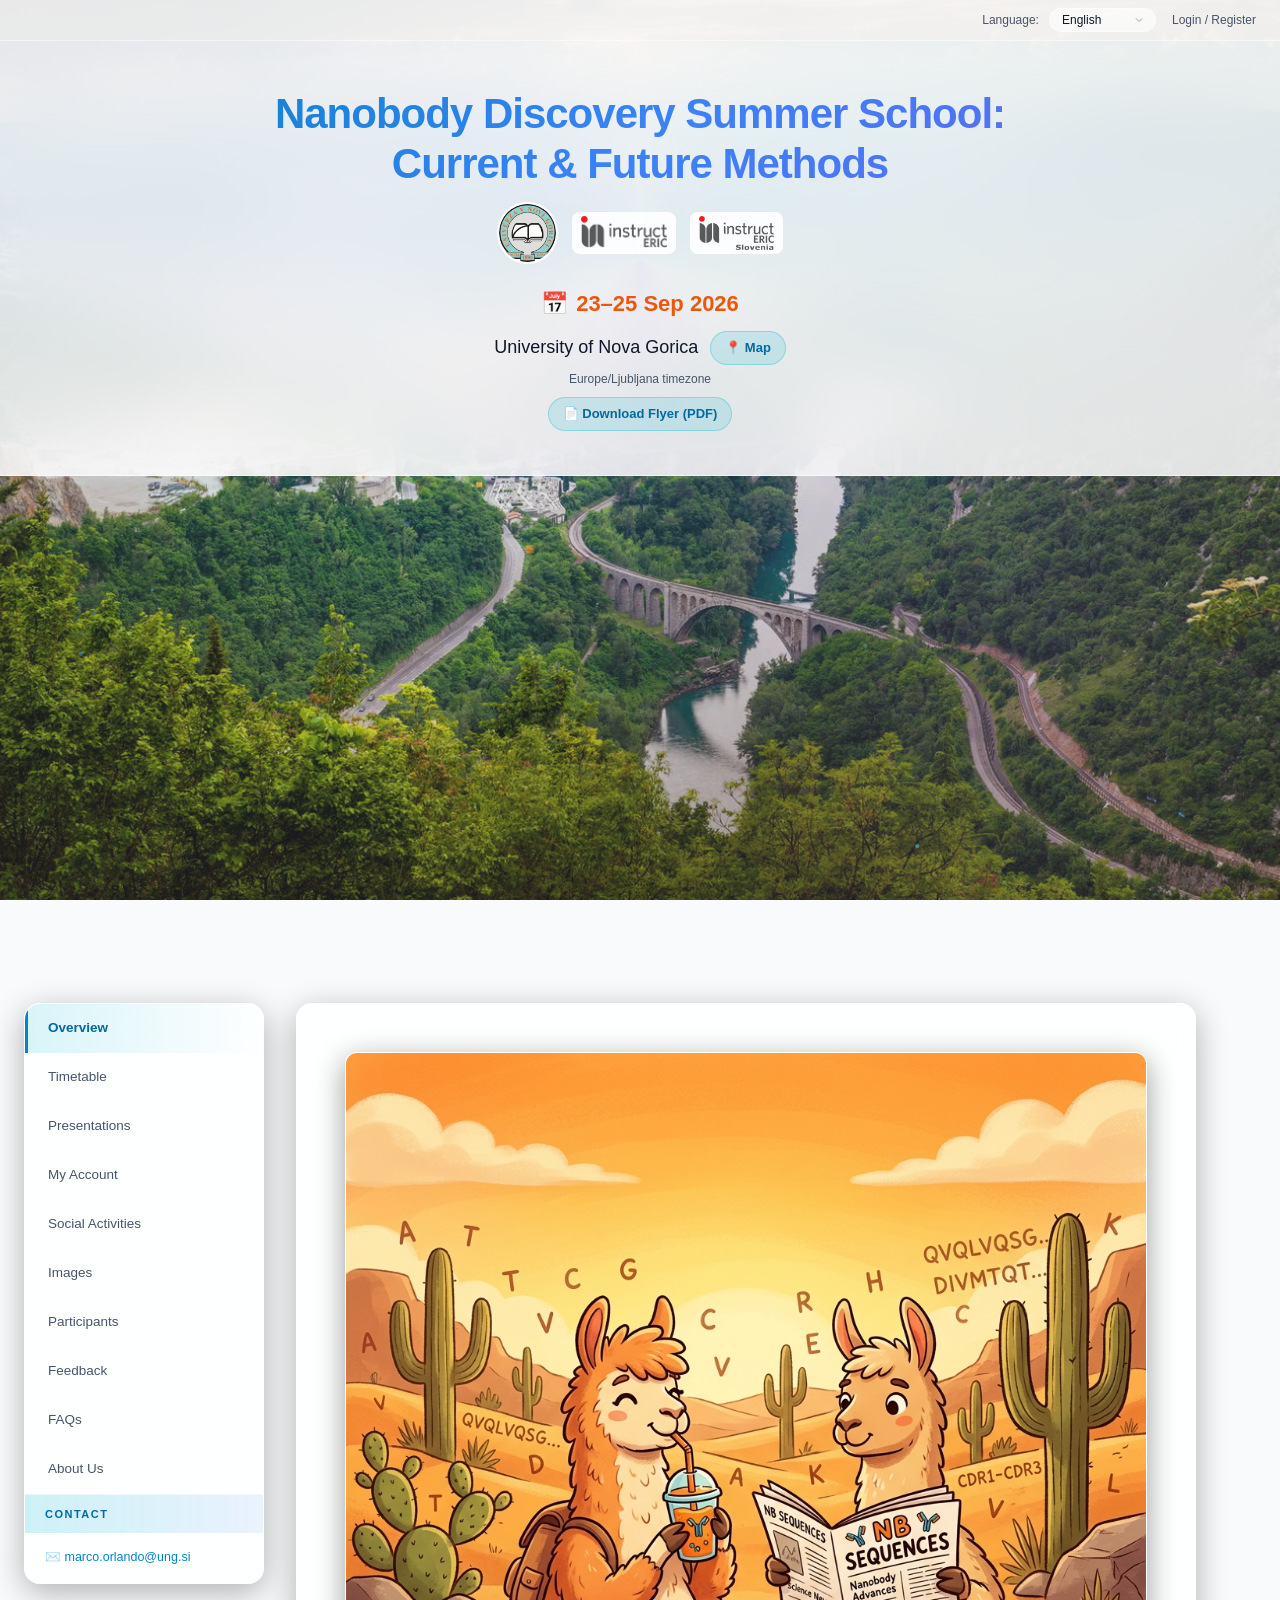
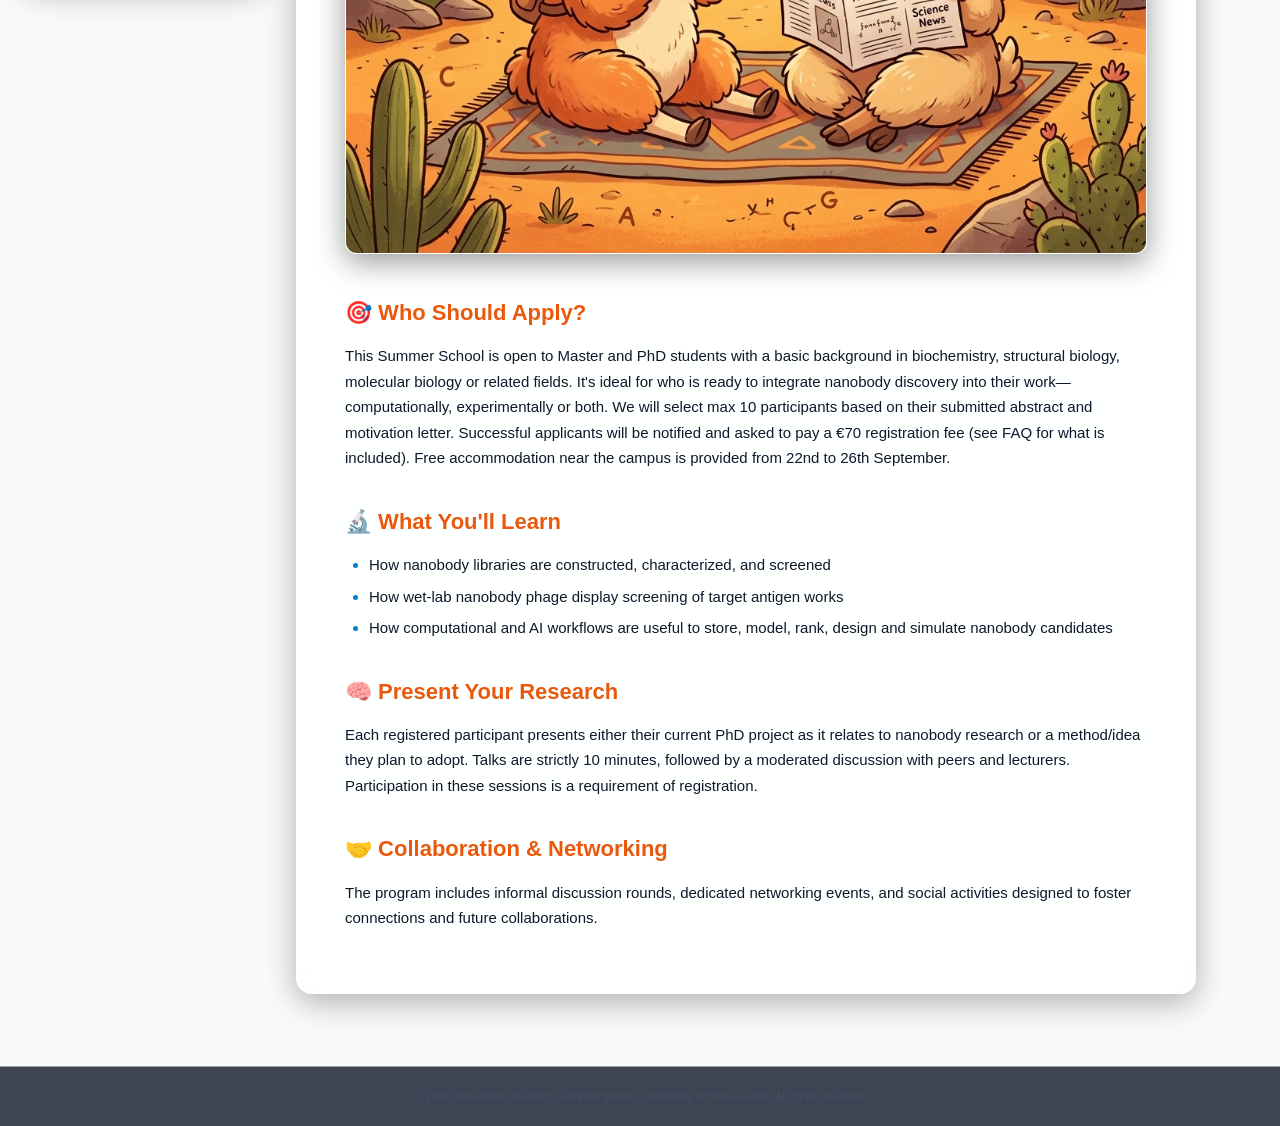
==== index.html @ 4ea8579a "Built-in anonymous feedback form with organizer-only results Replaces the external Google Forms link" ====
<!DOCTYPE html>
<html lang="en">

<head>
  <meta charset="UTF-8">
  <meta name="viewport" content="width=device-width, initial-scale=1.0">
  <!-- Only this site, Firebase and Google Fonts/Analytics may load code or receive data; no inline scripts -->
  <meta http-equiv="Content-Security-Policy" content="default-src 'self'; script-src 'self' https://www.gstatic.com https://www.googletagmanager.com https://apis.google.com; connect-src 'self' https://*.googleapis.com https://*.google-analytics.com https://*.analytics.google.com https://www.googletagmanager.com; img-src 'self' data: blob: https://*.google-analytics.com https://www.googletagmanager.com https://www.google.com; style-src 'self' 'unsafe-inline' https://fonts.googleapis.com; font-src 'self' https://fonts.gstatic.com; frame-src https://ai-based-protein-design.firebaseapp.com; object-src 'none'; base-uri 'self'; form-action 'self'">
  <meta name="referrer" content="strict-origin-when-cross-origin">
  <title>Nanobody Discovery Summer School: Current & Future Methods</title>
  <meta name="description"
    content="Summer School on AI-based methods for de novo protein and nanobody binder design. 23-25 Sep 2026, University of Nova Gorica. Hands-on training, keynote lectures, and peer-to-peer sessions.">
  <link rel="stylesheet" href="style.css?v=29">
  <link
    href="https://fonts.googleapis.com/css2?family=Outfit:wght@400;500;600;700;800&family=Plus+Jakarta+Sans:wght@400;500;600;700&display=swap"
    rel="stylesheet">
</head>

<body>

  <!-- Particles Background -->
  <canvas id="particles-canvas"></canvas>

  <!-- Top Bar with Language Toggle -->
  <div id="top-bar">
    <div class="lang-switcher">
      <span style="color: var(--text-muted); margin-right: 4px;" data-i18n="lang_txt">🌐</span>
      <select id="lang-select">
        <option value="en">English</option>
        <option value="it">Italiano</option>
        <option value="sl">Slovenščina</option>
        <option value="fr">Français</option>
        <option value="es">Español</option>
        <option value="de">Deutsch</option>
      </select>
    </div>
    <div id="user-auth-status">
      <a href="#" id="open-login-btn" class="js-open-login">Login / Register</a>
      <a href="#" id="user-email-display" data-target="account" style="display:none; margin-right:10px; font-weight:600;" title="Go to My Account"></a>
      <a href="#" id="logout-btn" style="display:none;">Logout</a>
    </div>
  </div>

  <!-- Header -->
  <header id="site-header">
    <h1 data-i18n="site_title_html">Nanobody Discovery Summer School:<br>Current & Future Methods</h1>
    <div class="header-sponsors-row">
      <a href="https://ung.si/en/" target="_blank" rel="noopener" title="University of Nova Gorica">
        <img src="logo-ung.png" alt="University of Nova Gorica Logo" class="header-univ-logo">
      </a>
      <a href="https://instruct-eric.org/" target="_blank" rel="noopener" title="Instruct-ERIC">
        <img src="logo-instruct-eric.png" alt="Instruct-ERIC Logo" class="header-univ-logo horizontal">
      </a>
      <a href="https://instruct-eric.si/" target="_blank" rel="noopener" title="Instruct-ERIC Slovenia">
        <img src="instructsi-logo.png" alt="Instruct-ERIC Slovenia Logo" class="header-univ-logo horizontal">
      </a>
    </div>
    <div class="event-meta" data-i18n="event_date">23–25 Sep 2026</div>
    <div class="header-location-container">
      <span class="event-location" data-i18n="event_loc">University of Nova Gorica</span>
      <a href="https://maps.app.goo.gl/PM1hABKpAfYEtW3E6" target="_blank" rel="noopener noreferrer" class="header-map-btn"
        title="View on Google Maps">📍 Map</a>
    </div>
    <div class="event-tz" data-i18n="event_tz">Europe/Ljubljana timezone</div>
    <div class="header-location-container" style="margin-top: 8px;">
      <a href="flyer.pdf?v=20260928" target="_blank" rel="noopener" class="header-map-btn" title="Download the event flyer (PDF)">📄 Download Flyer (PDF)</a>
    </div>
    <div id="feedback-header" class="header-location-container" style="margin-top: 8px; display: none;">
      <a id="feedback-link" href="#" class="header-map-btn" title="Anonymous feedback form">📝 Give anonymous feedback</a>
    </div>

  </header>

  <!-- Main Body Layout -->
  <div id="page-body">

    <!-- Sidebar -->
    <aside id="sidebar">
      <nav>
        <ul>
          <li><a href="#" class="nav-link active" data-target="overview" data-i18n="nav_overview">Overview</a></li>
          <li><a href="#" class="nav-link" data-target="timetable" data-i18n="nav_timetable">Timetable</a></li>
          <li><a href="#" class="nav-link" data-target="programme" data-i18n="nav_programme">Presentations</a></li>
          <li><a href="#" class="nav-link" data-target="account" data-i18n="nav_account">My Account</a></li>
          <li id="nav-subscribers-item" style="display:none;"><a href="#" class="nav-link" id="nav-subscribers-link" data-target="subscribers" data-i18n="nav_subscribers">🛡️ Subscribers (Organizer)</a></li>
          <li><a href="#" class="nav-link" data-target="social" data-i18n="nav_evening">Social Activities</a></li>
          <li><a href="#" class="nav-link" data-target="images" data-i18n="nav_images">Images</a></li>
          <li><a href="#" class="nav-link" data-target="participants" data-i18n="nav_participants">Participants</a></li>
          <li><a href="#" class="nav-link" data-target="feedback" data-i18n="nav_feedback">Feedback</a></li>
          <li><a href="#" class="nav-link" data-target="faqs" data-i18n="nav_faqs">FAQs</a></li>
          <li><a href="#" class="nav-link" data-target="about" data-i18n="nav_about">About Us</a></li>
        </ul>
      </nav>

      <div class="sidebar-section-header" data-i18n="nav_support">Contact</div>
      <div class="sidebar-contact">
        <a href="mailto:marco.orlando@ung.si">✉️ marco.orlando@ung.si</a>
      </div>


    </aside>

    <!-- Main Content Area -->
    <main id="main-content">

      <!-- Overview Section -->
      <section id="overview" class="page-section active">
        <div style="text-align: center; margin-bottom: 20px;">
          <img src="hero.png" alt="Llamas reading Nanobodies sequence graphic"
            style="max-width: 100%; border-radius: 12px; box-shadow: 0 8px 30px rgba(0,0,0,0.4); border: 1px solid var(--border-glass);">
        </div>

        <h3 data-i18n="ov_who_h">🎯 Who Should Apply?</h3>
        <p data-i18n="ov_who_p">This Summer School is open to Master and PhD students with a basic background in biochemistry, structural biology, molecular biology or related fields. It's ideal for who is ready to integrate nanobody discovery into their work—computationally, experimentally or both. We will select max 10 participants based on their submitted abstract and motivation letter. Successful applicants will be notified and asked to pay a €70 registration fee (see FAQ for what is included).</p>

        <h3 data-i18n="ov_learn_h">🔬 What You'll Learn</h3>
        <ul>
          <li data-i18n="ov_learn_1">How nanobody libraries are constructed, characterized, and screened</li>
          <li data-i18n="ov_learn_2">How wet-lab nanobody phage display screening of target antigen works</li>
          <li data-i18n="ov_learn_3">How computational and AI workflows are useful to store, model, rank, design and simulate nanobody candidates</li>
        </ul>

        <h3 data-i18n="ov_phd_h">🧠 Present Your Research</h3>
        <p data-i18n="ov_phd_p">Each registered participant presents either their current PhD project as it relates to
          nanobody research or a method/idea they plan to adopt. Talks are strictly 10 minutes, followed by a moderated
          discussion with peers and lecturers. Participation in these sessions is a requirement of registration.</p>

        <h3 data-i18n="ov_collab_h">🤝 Collaboration & Networking</h3>
        <p data-i18n="ov_collab_p">The program includes informal discussion rounds, dedicated networking events, and
          social activities designed to foster connections and future collaborations.</p>


      </section>

      <!-- Timetable Section -->
      <section id="timetable" class="page-section">


        <div class="timetable-days">
          <button class="day-tab active" data-day="day1">Wed 23/09</button>
          <button class="day-tab" data-day="day2">Thu 24/09</button>
          <button class="day-tab" data-day="day3">Fri 25/09</button>
        </div>

        <div id="day1" class="timetable-day active">
          <h3>Wed 23/09</h3>

          <div class="timetable-location">
            <span class="loc-icon">📍</span>
            <span class="loc-text">Venue: <a href="https://share.google/G9WWuHbZWrh0saumS" target="_blank" rel="noopener">EPICenter</a></span>
            <a href="https://share.google/G9WWuHbZWrh0saumS" target="_blank" rel="noopener" class="loc-maps-link">🗺️ View on Google Maps</a>
          </div>

          <div class="timetable-entry">
            <div class="timetable-time">09:00</div>
            <div class="timetable-item registration">
              <strong>Registrations & coffee break</strong>
            </div>
          </div>

          <div class="timetable-entry">
            <div class="timetable-time">10:00</div>
            <div class="timetable-item">
              <a href="#talk-ario" class="talk-link"><strong>Welcome & Introduction on Nanobody technology</strong></a>
              <div class="speaker-label">👤 Prof. Ario de Marco</div>
            </div>
          </div>

          <div class="timetable-entry">
            <div class="timetable-time">11:00</div>
            <div class="timetable-item">
              <a href="#talk-klara" class="talk-link"><strong>Nanobody <i>in silico</i> Screening from Pre-Immune Libraries</strong></a>
              <div class="speaker-label">👤 Dr. Klara Kropivsek</div>
            </div>
          </div>

          <div class="timetable-entry">
            <div class="timetable-time">12:00</div>
            <div class="timetable-item break">
              <strong>Lunch Break</strong>
            </div>
          </div>

          <div class="timetable-entry">
            <div class="timetable-time">13:30</div>
            <div class="timetable-item">
              <a href="#talk-marco" class="talk-link"><strong>Nanobody de novo design with AI</strong></a>
              <div class="speaker-label">👤 Dr. Marco Orlando</div>
            </div>
          </div>

          <div class="timetable-entry">
            <div class="timetable-time">15:15</div>
            <div class="timetable-item break">
              <strong>Coffee Break (only beverages)</strong>
            </div>
          </div>

          <div class="timetable-entry">
            <div class="timetable-time">15:30</div>
            <div class="timetable-item">
              <a href="#talk-claudia" class="talk-link"><strong>Nanobody Panning Against a Target Antigen</strong></a>
              <div class="speaker-label">👤 Dr. Claudia d'Ercole</div>
            </div>
          </div>

          <div class="timetable-entry">
            <div class="timetable-time">16:00</div>
            <div class="timetable-item social">
              <strong>Apero 🥂</strong>
              <div class="item-location">Networking & Social</div>
            </div>
          </div>
        </div>

        <div id="day2" class="timetable-day">
          <h3>Thu 24/09</h3>

          <div class="timetable-location">
            <span class="loc-icon">📍</span>
            <span class="loc-text">Venue: <a href="https://www.google.com/maps/place/Univerza+v+Novi+Gorici/@45.9422324,13.6393235,181m/data=!3m1!1e3!4m6!3m5!1s0x477b012076d3c577:0x967b2b164d07fc51!8m2!3d45.942261!4d13.6395425!16s%2Fm%2F02q4c2b?entry=ttu&g_ep=EgoyMDI2MDkwNi4wIKXMDSoASAFQAw%3D%3D" target="_blank" rel="noopener">University of Nova Gorica</a> - Rozna Dolina Campus</span>
            <a href="https://www.google.com/maps/place/Univerza+v+Novi+Gorici/@45.9422324,13.6393235,181m/data=!3m1!1e3!4m6!3m5!1s0x477b012076d3c577:0x967b2b164d07fc51!8m2!3d45.942261!4d13.6395425!16s%2Fm%2F02q4c2b?entry=ttu&g_ep=EgoyMDI2MDkwNi4wIKXMDSoASAFQAw%3D%3D" target="_blank" rel="noopener" class="loc-maps-link">🗺️ View on Google Maps</a>
          </div>

          <div class="info-box">
            <span class="info-icon">🧪</span> During the lab sessions, participants are split into three groups:
            <ul style="margin-top:8px; margin-bottom:0; padding-left:22px;">
              <li><strong>Mirna Nakić's group:</strong> Bor Krajnik, Nikol Mraz, Chaeyeon Park</li>
              <li><strong>Lucia Cikatricisová's group:</strong> Mariagrazia Scarano, Taehee Yu, Vicky Chouhan</li>
              <li><strong>Claudia d'Ercole's group:</strong> Gašper Vrečer, Perveen Akhtar, Boubekeur Saifi</li>
            </ul>
          </div>

          <div class="timetable-entry">
            <div class="timetable-time">09:00</div>
            <div class="timetable-item lab">
              <strong>Practical in vitro nanobody panning</strong>
              <div class="item-location">🔬 Lab</div>
            </div>
          </div>

          <div class="timetable-entry">
            <div class="timetable-time">10:30</div>
            <div class="timetable-item break">
              <strong>Coffee Break</strong>
            </div>
          </div>

          <div class="timetable-entry">
            <div class="timetable-time">11:30</div>
            <div class="timetable-item">
              <a href="#talk-bor" class="talk-link"><strong>De novo designed nanobodies for intracellular protein perturbation</strong></a>
              <div class="speaker-label">👤 <a href="#talk-bor" class="talk-link">Bor Krajnik</a></div>
              <div class="item-location">Participant Talks — Session I</div>
            </div>
          </div>

          <div class="timetable-entry">
            <div class="timetable-time">11:50</div>
            <div class="timetable-item">
              <a href="#talk-boubekeur" class="talk-link"><strong>Generation and Characterization of Disease-Targeting Nanobodies</strong></a>
              <div class="speaker-label">👤 <a href="#talk-boubekeur" class="talk-link">Boubekeur Saifi</a></div>
              <div class="item-location">Participant Talks — Session I</div>
            </div>
          </div>

          <div class="timetable-entry">
            <div class="timetable-time">12:10</div>
            <div class="timetable-item">
              <a href="#talk-chaeyeon" class="talk-link"><strong>Engineered DARPin-Based Imaging Probe Platform for the Detection of Pathological Tau and Tau Variants</strong></a>
              <div class="speaker-label">👤 <a href="#talk-chaeyeon" class="talk-link">Chaeyeon Park</a></div>
              <div class="item-location">Participant Talks — Session I</div>
            </div>
          </div>

          <div class="timetable-entry">
            <div class="timetable-time">12:30</div>
            <div class="timetable-item break">
              <strong>Lunch Break</strong>
            </div>
          </div>

          <div class="timetable-entry">
            <div class="timetable-time">13:30</div>
            <div class="timetable-item lab">
              <strong>Practical in vitro nanobody panning</strong>
              <div class="item-location">🔬 Lab</div>
            </div>
          </div>

          <div class="timetable-entry">
            <div class="timetable-time">15:00</div>
            <div class="timetable-item break">
              <strong>Coffee Break</strong>
            </div>
          </div>

          <div class="timetable-entry">
            <div class="timetable-time">15:30</div>
            <div class="timetable-item">
              <a href="#talk-gasper" class="talk-link"><strong>Characterization of Protein–Secondary Metabolite Interactions and Identification of Molecular Binding Determinants</strong></a>
              <div class="speaker-label">👤 <a href="#talk-gasper" class="talk-link">Gašper Vrečer</a></div>
              <div class="item-location">Participant Talks — Session II</div>
            </div>
          </div>

          <div class="timetable-entry">
            <div class="timetable-time">15:50</div>
            <div class="timetable-item">
              <a href="#talk-mariagrazia" class="talk-link"><strong>Functional and Structural Characterisation of Anti-Fyn SH3 VHH and CDR3 Optimization for Improved Intracellular Binding</strong></a>
              <div class="speaker-label">👤 <a href="#talk-mariagrazia" class="talk-link">Mariagrazia Scarano</a></div>
              <div class="item-location">Participant Talks — Session II</div>
            </div>
          </div>

          <div class="timetable-entry">
            <div class="timetable-time">16:10</div>
            <div class="timetable-item">
              <a href="#talk-perveen" class="talk-link"><strong>Development of a Recombinant Nanobody Pipeline Integrating Computational Design and Phage Display for Sensitive Detection of Microcystin</strong></a>
              <div class="speaker-label">👤 <a href="#talk-perveen" class="talk-link">Perveen Akhtar</a></div>
              <div class="item-location">Participant Talks — Session II</div>
            </div>
          </div>

          <div class="timetable-entry">
            <div class="timetable-time">16:30</div>
            <div class="timetable-item">
              <a href="#talk-taehee" class="talk-link"><strong>Discovery of TfR1-Binding Fab Fragments</strong></a>
              <div class="speaker-label">👤 <a href="#talk-taehee" class="talk-link">Taehee Yu</a></div>
              <div class="item-location">Participant Talks — Session II</div>
            </div>
          </div>

          <div class="timetable-entry">
            <div class="timetable-time">16:50</div>
            <div class="timetable-item">
              <a href="#talk-vicky" class="talk-link"><strong>Plant Epigenetics in Conifers: Identification of Epigenetic Biomarkers Under Stress Conditions</strong></a>
              <div class="speaker-label">👤 <a href="#talk-vicky" class="talk-link">Vicky Chouhan</a></div>
              <div class="item-location">Participant Talks — Session II</div>
            </div>
          </div>

          <div class="timetable-entry">
            <div class="timetable-time">17:10</div>
            <div class="timetable-item social">
              <strong>Free time</strong>
              <div class="item-location">Explore around</div>
            </div>
          </div>

          <div class="timetable-entry">
            <div class="timetable-time">17:30</div>
            <div class="timetable-item social">
              <strong>Conference Dinner 🍽️</strong>
              <div class="item-location">Social Gathering — Going to Šmartno</div>
              <div class="item-location">Dinner at <a href="https://share.google/sg0sospw4MJzElFUA" target="_blank" rel="noopener">Hiša Marica</a></div>
              <div class="item-location">🚐 We'll go together by minibus, departing from Rozna Dolina campus</div>
            </div>
          </div>
        </div>
        <div id="day3" class="timetable-day">
          <h3>Fri 25/09</h3>

          <div class="timetable-location">
            <span class="loc-icon">📍</span>
            <span class="loc-text">Venue: <a href="https://www.google.com/maps/place/Univerza+v+Novi+Gorici/@45.9422324,13.6393235,181m/data=!3m1!1e3!4m6!3m5!1s0x477b012076d3c577:0x967b2b164d07fc51!8m2!3d45.942261!4d13.6395425!16s%2Fm%2F02q4c2b?entry=ttu&g_ep=EgoyMDI2MDkwNi4wIKXMDSoASAFQAw%3D%3D" target="_blank" rel="noopener">University of Nova Gorica</a> - Rozna Dolina Campus</span>
            <a href="https://www.google.com/maps/place/Univerza+v+Novi+Gorici/@45.9422324,13.6393235,181m/data=!3m1!1e3!4m6!3m5!1s0x477b012076d3c577:0x967b2b164d07fc51!8m2!3d45.942261!4d13.6395425!16s%2Fm%2F02q4c2b?entry=ttu&g_ep=EgoyMDI2MDkwNi4wIKXMDSoASAFQAw%3D%3D" target="_blank" rel="noopener" class="loc-maps-link">🗺️ View on Google Maps</a>
          </div>

          <div class="timetable-entry">
            <div class="timetable-time">09:00</div>
            <div class="timetable-item">
              <a href="#talk-invited1" class="talk-link"><strong>Molecular dynamics based evolution of epitope specific nanobodies</strong></a>
              <div class="speaker-label">👤 Assistant Prof. Sara Fortuna</div>
            </div>
          </div>

          <div class="timetable-entry">
            <div class="timetable-time">10:00</div>
            <div class="timetable-item break">
              <strong>Coffee Break</strong>
            </div>
          </div>

          <div class="timetable-entry">
            <div class="timetable-time">10:30</div>
            <div class="timetable-item">
              <a href="#talk-invited2" class="talk-link"><strong>Data Quality Challenges and Structural Artifacts in Nanobody–Antigen Databases</strong></a>
              <div class="speaker-label">👤 Assistant Prof. San Hadži</div>
            </div>
          </div>

          <div class="timetable-entry">
            <div class="timetable-time">11:30</div>
            <div class="timetable-item">
              <strong>Final regards and discussion</strong>
            </div>
          </div>

          <div class="timetable-entry">
            <div class="timetable-time">12:00</div>
            <div class="timetable-item break">
              <strong>Lunch Break</strong>
            </div>
          </div>

          <div class="timetable-entry">
            <div class="timetable-time">13:00</div>
            <div class="timetable-item registration">
              <strong>End of the Summer School 🏁</strong>
            </div>
          </div>
        </div>
      </section>

      <!-- Scientific Programme Section -->
      <section id="programme" class="page-section">


        <!-- Speaker Cards -->
        <div id="talk-ario" class="contribution-card">
          <div class="contrib-title">Welcome & Introduction on Nanobody technology</div>
          <div class="contrib-speaker">👤 Prof. Ario de Marco (University of Nova Gorica)</div>
          <div class="contrib-time">🕒 Wed 23/09, 10:00</div>
          <div class="contrib-type">Opening Lecture</div>
          <div class="contrib-abstract">This introductory session provides a foundational overview of nanobody (VHH) libraries and their role in binder discovery. Participants will learn the key differences between immune libraries (from antigen-immunized animals), naïve or pre-immune libraries (from non-immunized sources), and synthetic libraries (constructed through targeted sequence design and CDR randomization). The session explores how library diversity is generated—through methods such as PCR amplification of VHH genes or synthetic variation—and how it influences library quality and downstream success. Common library sizes are discussed, as well as how different display platforms (e.g. phage, yeast, ribosome) are used to present libraries to antigens, with an emphasis on phage display.</div>
          <div class="contrib-material-status" style="margin-top:10px; font-size:12px; color:var(--accent-rose);">🔒 Material locked (Registration required)</div>
        </div>

        <div id="talk-klara" class="contribution-card">
          <div class="contrib-title">Nanobody <i>in silico</i> Screening from Pre-Immune Libraries</div>
          <div class="contrib-speaker">👤 Dr. Klara Kropivsek (University of Nova Gorica)</div>
          <div class="contrib-time">🕒 Wed 23/09, 11:00</div>
          <div class="contrib-type">Lecture & Hands-on</div>
          <div class="contrib-abstract">Recent advances in high-throughput sequencing and structure prediction have enabled “virtual panning” of naïve nanobody (VHH) repertoires. This session reviews the core modules of computational nanobody discovery: repertoire profiling via MiXCR and clonotype clustering, homology modeling with NanobodyBuilder2 and ColabFold/Boltz-2, and docking benchmarking of published VHH–antigen complexes using ZDock and Boltz-2, scored by different scoring strategies. We’ll showcase case studies from ongoing work—including clonotype analysis of a naïve llama library and redocking of SAbDab-derived VHH–antigen pairs to assess predictive performance.</div>
          <div class="contrib-material-status" style="margin-top:10px; font-size:12px; color:var(--accent-rose);">🔒 Material locked (Registration required)</div>
        </div>

        <div id="talk-marco" class="contribution-card">
          <div class="contrib-title">Nanobody de novo design with AI</div>
          <div class="contrib-speaker">👤 Dr. Marco Orlando (University of Nova Gorica)</div>
          <div class="contrib-time">🕒 Wed 23/09, 13:30</div>
          <div class="contrib-type">Lecture & Hands-on</div>
          <div class="contrib-abstract">Nanobodies (Nbs) from pre-immune libraries could exhibit deficiencies in biophysical properties, such as stability and affinity, necessitating an optimization step. This can be achieved either in vitro through controlled mutagenesis followed by another round of panning or in silico by proposing variants. This approach, which involves screening multiple single-site variants, may demand extensive experimental efforts. Additionally, negative epistatic effects can occur when combining multiple potentially beneficial single-site variants, where increased affinity variants may negatively impact stability. Emerging data-driven Machine Learning (ML) approaches are promising in the field of de novo Nb design or redesign, as they can learn multidimensional constraints between protein structure, stability and binding capacity, while explicitly designing protein and non-protein biomolecules at atomic-level resolution. Anyway, a small amount of data is available for training Nbs-specific methods and available models have been tested and validated mainly in the design of mini-binders of known protein biomarkers. In this session an introduction to these methods and their expected accuracy on published data will be provided, with the possibility to try a nanobody design tasks through an API-based web service.</div>
          <div class="contrib-material-status" style="margin-top:10px; font-size:12px; color:var(--accent-rose);">🔒 Material locked (Registration required)</div>
        </div>

        <div id="talk-claudia" class="contribution-card">
          <div class="contrib-title">Nanobody Panning Against a Target Antigen</div>
          <div class="contrib-speaker">👤 Dr. Claudia d'Ercole (University of Nova Gorica)</div>
          <div class="contrib-time">🕒 Wed 23/09, 15:30</div>
          <div class="contrib-type">Practical Briefing</div>
          <div class="contrib-abstract">In the practical part of the workshop, participants will gain hands-on experience with phage display-based nanobody panning. Working in small groups, they will perform a selection round using a nanobody (VHH) library and a chosen model antigen immobilized on a solid surface. The goal is to enrich for nanobody clones that specifically bind the target. The workflow includes incubation of the library with the antigen, washing to remove non-binders, elution of bound phages, and infection of E. coli for amplification. If time allows, participants will also explore panning on live cells to simulate more complex and physiologically relevant selection environments. Takeaway: Participants will understand and carry out the core steps of a nanobody selection campaign, gaining insight into the practical considerations and challenges of identifying specific binders from a large pre-immune or synthetic library.</div>
          <div class="contrib-material-status" style="margin-top:10px; font-size:12px; color:var(--accent-rose);">🔒 Material locked (Registration required)</div>
        </div>

        <div id="talk-invited1" class="contribution-card">
          <div class="contrib-title">Molecular dynamics based evolution of epitope specific nanobodies</div>
          <div class="contrib-speaker">👤 <a href="https://sites.units.it/sarafortuna/index.php/people/sara-fortuna/" target="_blank" rel="noopener">Assistant Prof. Sara Fortuna</a> (Dipartimento di Scienze Matematiche, Informatiche e Fisiche, Università di Udine)</div>
          <div class="contrib-time">🕒 Fri 25/09, 09:00</div>
          <div class="contrib-type">Special Lecture</div>
          <div class="contrib-abstract">Molecular modelling allows addressing an important bottleneck of antibodies engineering: the control over their target binding site. To reach this goal we have developed an improved parallelised evolutionary algorithm for the computational optimization of generic aminoacid based binders. The code, through a combination of molecular dynamics simulation and free energy estimations, allows to iteratively improve epoch by epoch the predicted binding affinity of a pool of binders. Our result shows the obtained nanobodies capable of captutring the target through the pre-chosen binding site. This holds true even when no prior experimental data is available.</div>
          <div class="contrib-material-status" style="margin-top:10px; font-size:12px; color:var(--accent-rose);">🔒 Material locked (Registration required)</div>
        </div>

        <div id="talk-invited2" class="contribution-card">
          <div class="contrib-title">Data Quality Challenges and Structural Artifacts in Nanobody–Antigen Databases</div>
          <div class="contrib-speaker">👤 <a href="https://www.bf.uni-lj.si/en/about-the-faculty/employees/2024112813152938/hadzi-san" target="_blank" rel="noopener">Assistant Prof. San Hadži</a>, Uroš Zavrtanik, Tadej Medved (Faculty of Chemistry and Chemical Technology, University of Ljubljana)</div>
          <div class="contrib-time">🕒 Fri 25/09, 10:00</div>
          <div class="contrib-type">Special Lecture</div>
          <div class="contrib-abstract">Machine learning methods for protein structure prediction and design depend critically on the quality of the structural data used for training and benchmarking. ML-driven structure prediction of nanobody–antigen complexes is challenging due to the lack of appropriate MSAs to restrain predictions, and large curated structural datasets devoid of structural artifacts could provide data to improve these models. Currently, all nanobody–antigen structural data comes from crystallography, and I will highlight some common artifacts that are present in current structural databases, including incorrectly defined biological assemblies, redundancy bias, crystal contacts mistaken for functional interfaces, packing-induced distortions, and missing density or post-translational modifications near binding sites. I will discuss a new database (AVIDbase) that attempts to address these issues and highlight how much of the nanobody structural space is known and what remains to be discovered.</div>
          <div class="contrib-material-status" style="margin-top:10px; font-size:12px; color:var(--accent-rose);">🔒 Material locked (Registration required)</div>
        </div>

        <h3 id="participants-abstracts" style="margin-top:32px;">📋 Participants Abstracts</h3>

        <div id="talk-bor" class="programme-item">
          <div class="programme-item-header">Bor Krajnik — De novo designed nanobodies for intracellular protein perturbation<span>▾</span></div>
          <div class="programme-item-body">
            <p style="font-size:12px; color:var(--text-muted); margin-bottom:10px;">Bor Krajnik<sup>1,2</sup>, Uroš Petrovič<sup>1,2</sup> — <sup>1</sup>Jožef Stefan Institute, Department of Molecular and Biomedical Sciences, Ljubljana, Slovenia; <sup>2</sup>University of Ljubljana, Biotechnical Faculty, Ljubljana, Slovenia</p>
            <p>Intracellular binders provide a powerful approach for perturbing protein function. Targeting functional sites, such as active sites and protein–protein interaction interfaces, enables a more nuanced understanding of protein function than gene knockout or knockdown. Nanobodies are attractive scaffolds for such applications as their single-domain architecture and high stability make them well suited for intracellular use. A major limitation in nanobody discovery is the lack of control over the targeted epitope. Advances in deep-learning based structure prediction and protein design have enabled the design of epitope specific nanobodies, addressing this limitation. Using BoltzGen, a generative model for binder design, we have designed nanobodies against a panel of human intracellular protein targets involved in diverse cellular processes, including proteostasis, nuclear transport and translation. The resulting designs will be tested for target binding and functional perturbation as intrabodies in the yeast Saccharomyces cerevisiae. By integrating nanobody design with intracellular assays in yeast we aim to expand the number of intrabodies against human proteins.</p>
          </div>
        </div>

        <div id="talk-boubekeur" class="programme-item">
          <div class="programme-item-header">Boubekeur Saifi — Generation and Characterization of Disease-Targeting Nanobodies<span>▾</span></div>
          <div class="programme-item-body">
            <p><strong>Background and Objectives.</strong> This project focuses on the generation and development of single-domain antibody fragments (nanobodies / VHH) as novel tools for the diagnosis and therapy of major human diseases, including cancer and Alzheimer's disease. Due to their small size, high stability, and excellent tissue penetration, these nanobodies offer significant advantages over conventional antibodies for targeted biomedical applications.</p>
            <p><strong>Current Progress &amp; Methodology.</strong> The current phase of the project is dedicated to targeting Galectin-3 (Gal3), a key biomarker associated with disease progression. The project has successfully advanced through the following stages: an immune/synthetic nanobody library was generated (Library Generation &amp; Selection); using the phage display technique, the library was screened against Gal3, leading to the successful selection and isolation of 4 distinct nanobody clusters (Phage Display Screening).</p>
            <p><strong>Current and Future Work.</strong> We are currently in the biophysical characterization phase of these selected nanobodies to evaluate their binding affinity, stability, and specificity toward Gal3. The ultimate goal of this research is to validate these candidates for downstream applications in advanced diagnostics or as therapeutic agents.</p>
          </div>
        </div>

        <div id="talk-chaeyeon" class="programme-item">
          <div class="programme-item-header">Chaeyeon Park — Engineered DARPin-Based Imaging Probe Platform for the Detection of Pathological Tau and Tau Variants in Alzheimer's Disease Models<span>▾</span></div>
          <div class="programme-item-body">
            <p style="font-size:12px; color:var(--text-muted); margin-bottom:10px;">Chaeyeon Park<sup>1</sup>, Rajib Schubert<sup>1,*</sup> — <sup>1</sup>Department of Bio and Brain Engineering, Korea Advanced Institute of Science and Technology (KAIST), Daejeon 34141, Republic of Korea</p>
            <p>Tau is a soluble microtubule-associated protein essential for maintaining axonal integrity and cytoskeletal stability in healthy neurons. In pathological states such as Alzheimer's disease, hereditary mutations and conformational shifts induce soluble tau to form various pathogenic tau variants and toxic, insoluble filamentous aggregates. Accurate visualization and non-invasive detection of these pathological tau species are crucial for early diagnosis, tracking disease progression, and monitoring therapeutic responses. Although monoclonal antibody-based imaging agents are widely explored, their diagnostic utility is frequently constrained by high molecular weight, poor blood-brain barrier permeability, and prolonged systemic circulation times that lower target-to-background contrast. To overcome these biophysical limitations, we propose a novel molecular imaging strategy utilizing a Designed Ankyrin Repeat Protein (DARPin)-based probe platform. Characterized by high thermal stability, a small molecular footprint, rapid clearance kinetics, and high modularity, DARPins offer an exceptional scaffold for target-specific molecular imaging. In this study, we systematically engineer the hypervariable binding surfaces of the DARPin scaffold to generate high-affinity candidates capable of recognizing general tau and distinct pathological tau variants. We evaluate these engineered DARPin probes in Alzheimer's disease mouse models to assess their brain permeability, binding specificity, and imaging efficacy in vivo. This modular platform represents a promising, highly bioavailable diagnostic tool to visualize pathological tau dynamics and advance precision imaging in Alzheimer's disease.</p>
          </div>
        </div>

        <div id="talk-gasper" class="programme-item">
          <div class="programme-item-header">Gašper Vrečer — Characterization of Protein–Secondary Metabolite Interactions and Identification of Molecular Binding Determinants<span>▾</span></div>
          <div class="programme-item-body">
            <p>Secondary metabolites of natural origin represent an important source of bioactive compounds with diverse biological effects, among which antimicrobial activity is particularly prominent. In my PhD project we have so far isolated several groups of secondary metabolites — primarily tannins and carotenoids — from various natural sources, including bacteria and plants. These compounds are systematically investigated for their antimicrobial activity as well as their ability to bind to target proteins.</p>
            <p>A central focus of our research is the elucidation of the molecular mechanisms underlying interactions between these isolated compounds and proteins. However, the precise binding sites and structural characteristics of the involved protein motifs remain unknown.</p>
            <p>So far, we are analysing the binding of these compounds and model proteins using circular dichroism (CD) spectroscopy, which allows monitoring of changes in the secondary and tertiary structure of proteins upon ligand interaction, and nuclear magnetic resonance (NMR), which allows for determination of binding constants even for weak binders. Using this approach, we will evaluate the binding between proteins and secondary metabolites and assess its impact on protein structure, including thermal stability and denaturation temperature, thereby contributing to a deeper understanding of the molecular mechanisms underlying their biological effects. Based on the preliminary data we can see that the strength of the interactions of these ligands varies based on the surface properties of the model proteins. Next, we want to characterise the structural motifs that are crucial for ligand binding and determine which mutations improve the binding affinity.</p>
            <p>To this end we would like to try the use of nanobodies, which represent a powerful tool for the specific recognition and binding of target protein structures, especially since they are small enough to be studied by NMR — in combination with strategies based on affinity chromatography principles, mutated nanobodies can serve as selective ligands for the isolation of proteins with the highest affinity for the studied compounds. This approach enables the enrichment of proteins sharing common structural motifs that are hypothesized to be optimal binding sites for specific secondary metabolites.</p>
          </div>
        </div>

        <div id="talk-mariagrazia" class="programme-item">
          <div class="programme-item-header">Mariagrazia Scarano — Functional and Structural Characterisation of Anti-Fyn SH3 VHH and CDR3 Optimization for Improved Intracellular Binding<span>▾</span></div>
          <div class="programme-item-body">
            <p style="font-size:12px; color:var(--text-muted); margin-bottom:10px;">Mariagrazia Scarano<sup>1,2</sup>, Elian Dupré<sup>2</sup>, Idir Malki<sup>2</sup>, Justine Mortelecque<sup>2</sup>, Céline Reverdy<sup>1</sup>, Isabelle Landrieu<sup>2</sup>, Jean-Christophe Rain<sup>1</sup> — <sup>1</sup>Hybrigenics Services, 1 rue Pierre Fontaine, Evry; <sup>2</sup>Univ. Lille, CNRS UMR9031 – BSI, Integrative Structural Biology, Institut Pasteur de Lille, F-59000 Lille, France</p>
            <p>The protein tyrosine kinase (PTK) Fyn is involved in cell proliferation and alternative splicing. Its dysregulation has been linked to carcinogenesis and the generation of abnormally phosphorylated Tau, a hallmark of several neurodegenerative disorders including Alzheimer's disease. The interaction between Tau and the SH3 domain of Fyn has emerged as a potential therapeutic target, as it is implicated in the pathological cascade linking Tau to neuronal damage.</p>
            <p>We previously identified H6-1, a VHH against the Fyn SH3 domain, through three rounds of phage display using a synthetic VHH library against full-length mouse Fyn. Epitope mapping by NMR and X-ray crystallography revealed that H6-1 targets the RT loop and N-Src loop of the Fyn SH3 domain, the same region engaged by Tau proline-rich motifs and Sam68. However, H6-1 displayed moderate affinity toward the Fyn SH3 domain, as demonstrated by both yeast surface display and SPR measurements, motivating an affinity maturation campaign focused on CDR3 engineering to identify variants with improved binding properties.</p>
            <p>To improve binding properties, a CDR3-focused library was constructed by NNK randomization and screened by yeast surface display over four rounds of FACS-based selection. Among the affinity-matured variants, clone F12 showed a two to 3-fold improvement in binding affinity by SPR, high thermostability, and better intracellular interaction with both Fyn's SH3 and full-length Fyn in yeast two-hybrid assays. NMR competition experiments further demonstrated that F12 prevents the Tau-Fyn SH3 interaction without directly binding Tau, confirming its potential as an intracellular inhibitor of this pathological interaction.</p>
            <p style="font-size:11px; color:var(--text-muted); margin-top:12px;">1. Kurochkina, N. &amp; Guha, U. SH3 domains: modules of protein-protein interactions. Biophys. Rev. 5, 29-39 (2012).<br>2. Bielli, P., Busà, R., Paronetto, M. P. &amp; Sette, C. The RNA-binding protein Sam68 is a multifunctional player in human cancer. Endocr. Relat. Cancer 18, R91–R102 (2011).<br>3. Lee, G. et al. Phosphorylation of Tau by Fyn: Implications for Alzheimer's Disease. J. Neurosci. 24, 2304–2312 (2004).</p>
          </div>
        </div>

        <div id="talk-perveen" class="programme-item">
          <div class="programme-item-header">Perveen Akhtar — Development of a Recombinant Nanobody Pipeline Integrating Computational Design and Phage Display for Sensitive Detection of Microcystin<span>▾</span></div>
          <div class="programme-item-body">
            <p>Microcystins are toxic cyanobacterial metabolites that can contaminate freshwater systems, aquaculture environments, and seafood, posing significant risks to environmental and food safety. The development of sensitive and specific detection methods requires robust biorecognition elements with high affinity for these toxins. This work aims to develop recombinant nanobodies targeting microcystin through an integrated pipeline combining computational modelling, phage display, recombinant expression, and assay development. Initially, in silico approaches, including de novo binder design, molecular docking, and molecular simulations, will be used to investigate nanobody–microcystin interactions and identify promising candidate binders. A nanobody phage display library will subsequently undergo biopanning against relevant microcystin antigens, followed by amplification, preliminary ELISA screening, and sequencing of positive clones. The identified nanobody sequences will be further characterized through physicochemical analysis and structural prediction to evaluate properties such as molecular weight, isoelectric point, stability, hydrophobicity, and three-dimensional structure. Promising nanobody candidates will then be subcloned, recombinantly expressed in Escherichia coli, purified using affinity chromatography, and characterized by SDS-PAGE. Finally, the selected nanobodies will be evaluated for their applicability in the development of a lateral flow assay for rapid microcystin detection. The developed nanobody-based lateral flow platform could support sensitive and rapid monitoring of microcystin in water, aquaculture environments, and seafood.</p>
          </div>
        </div>

        <div id="talk-taehee" class="programme-item">
          <div class="programme-item-header">Taehee Yu — Discovery of TfR1-Binding Fab Fragments<span>▾</span></div>
          <div class="programme-item-body">
            <p>The blood brain barrier (BBB) is a major obstacle to the delivery of therapeutic biologics to the central nervous system. Receptor-mediated transcytosis, including approaches targeting transferrin receptor 1 (TfR1), offers a potential strategy for facilitating the transport of large therapeutic molecules across the BBB. We are exploring phage display as an approach to identify TfR1-binding Fab fragments that could potentially serve as BBB shuttle modules. TfR1 protein has been prepared as the target antigen, and our planned workflow involves iterative biopanning, phage ELISA, sequence analysis, and recombinant Fab production.</p>
          </div>
        </div>

        <div id="talk-vicky" class="programme-item">
          <div class="programme-item-header">Vicky Chouhan — Plant Epigenetics in Conifers: Identification of Epigenetic Biomarkers Under Stress Conditions<span>▾</span></div>
          <div class="programme-item-body">
            <p style="font-size:12px; color:var(--text-muted); margin-bottom:10px;">Vicky Chouhan, PhD Researcher, University of Nova Gorica, Slovenia</p>
            <p>Coniferous trees are long-lived organisms that continuously experience environmental stresses such as drought, temperature fluctuations, salinity, and pathogen pressure. Their ability to survive and adapt to these changing conditions is influenced not only by genetic variation but also by epigenetic mechanisms. Plant epigenetics involves heritable or reversible changes in gene regulation without alterations in the underlying DNA sequence and includes DNA methylation, histone modifications, chromatin remodeling, and regulation by non-coding RNAs. This research aims to investigate stress-associated epigenetic changes in selected conifer species and to identify reliable molecular biomarkers associated with different stress conditions. The study will combine molecular and epigenomic approaches to examine changes in DNA methylation, histone modifications, chromatin structure, and the expression of stress-responsive genes. Comparative analysis of stressed and control plants will be used to identify epigenetic signatures that correlate with specific environmental conditions. The identified biomarkers may provide valuable information about the molecular mechanisms underlying stress adaptation and resilience in long-lived conifers. In the longer term, such biomarkers could contribute to early detection of environmental stress, improved monitoring of forest health, and the development of strategies for conserving and managing conifer populations under changing climatic conditions.</p>
            <p style="font-size:11px; color:var(--text-muted); font-style:italic;">Keywords: Plant epigenetics; conifers; environmental stress; DNA methylation; histone modification; chromatin remodeling; epigenetic biomarkers; stress adaptation.</p>
          </div>
        </div>
      </section>



      <!-- My Account Section -->
      <section id="account" class="page-section">
        <h3 data-i18n="acc_h2">👤 My Account</h3>
        <p style="margin-bottom: 20px; font-size: 14px; opacity: 0.9;" data-i18n="acc_intro">Manage your profile photo and personal information. This information helps the organisers prepare your registration, badge, and any dietary or accessibility needs.</p>

        <div id="account-locked-state" class="reg-notice">
          <strong data-i18n="acc_login_req">Account required</strong><br>
          <span data-i18n="acc_login_desc">You must be logged in to view or edit your account.</span><br>
          <a href="#" class="register-btn js-open-login" data-i18n="btn_login">Login to Continue</a>
        </div>

        <div id="account-unlocked-state" style="display:none;">
          <div class="account-photo-row">
            <img id="account-photo-preview" class="account-avatar" src="" alt="Profile photo" style="display:none;">
            <div id="account-photo-placeholder" class="account-avatar account-avatar-placeholder">👤</div>
            <div>
              <label for="account-photo-input" class="register-btn" style="cursor:pointer; padding: 9px 20px; font-size: 13px;" data-i18n="acc_upload_photo">Upload Photo</label>
              <input type="file" id="account-photo-input" accept="image/*" style="display:none;">
              <div style="font-size: 12px; color: var(--text-muted); margin-top: 6px;" data-i18n="acc_photo_hint">JPG, PNG, WEBP or GIF — automatically resized and compressed, square images look best.</div>
            </div>
          </div>

          <div id="account-abstract-card" class="doc-card" style="margin-top: 24px;">
            <div class="doc-card-icon">📝</div>
            <div class="doc-card-body">
              <div class="doc-card-title" data-i18n="acc_abstract_h">Abstract (Word document)</div>
              <div id="account-abstract-status" class="doc-card-status" data-i18n="acc_abstract_none">No abstract uploaded yet.</div>
              <div style="margin-top: 10px;">
                <label for="account-abstract-input" class="register-btn" style="cursor:pointer; padding: 9px 20px; font-size: 13px;" data-i18n="acc_abstract_choose">Choose .doc/.docx…</label>
                <input type="file" id="account-abstract-input" accept=".doc,.docx,application/msword,application/vnd.openxmlformats-officedocument.wordprocessingml.document" style="display:none;">
                <button type="button" id="account-abstract-upload-btn" class="register-btn" style="border:none; cursor:pointer; margin-left: 8px;" disabled data-i18n="acc_abstract_upload">Upload</button>
                <div style="font-size: 12px; color: var(--text-muted); margin-top: 6px;" data-i18n="acc_abstract_hint">Max 300 KB, .doc or .docx only.</div>
              </div>
            </div>
            <a id="account-abstract-download" href="#" rel="noopener" class="register-btn" style="display:none;" data-i18n="acc_abstract_download">⬇️ Download my abstract</a>
          </div>

          <div id="account-presentation-card" class="doc-card" style="margin-top: 12px; display: none;">
            <div class="doc-card-icon">🎤</div>
            <div class="doc-card-body">
              <div class="doc-card-title">Your talk slides — <span id="account-presentation-talk"></span></div>
              <div id="account-presentation-status" class="doc-card-status">No slides uploaded yet.</div>
              <div style="margin-top: 10px;">
                <label for="account-presentation-input" class="register-btn" style="cursor:pointer; padding: 9px 20px; font-size: 13px;">Choose .ppt/.pptx/.pdf…</label>
                <input type="file" id="account-presentation-input" accept=".ppt,.pptx,.pdf,application/vnd.ms-powerpoint,application/vnd.openxmlformats-officedocument.presentationml.presentation,application/pdf" style="display:none;">
                <button type="button" id="account-presentation-upload-btn" class="register-btn" style="border:none; cursor:pointer; margin-left: 8px;" disabled>Upload</button>
                <div style="font-size: 12px; color: var(--text-muted); margin-top: 6px;">Registered participants can download your slides from your talk card in the Programme. Max 100 MB, .ppt, .pptx or .pdf.</div>
              </div>
            </div>
            <a id="account-presentation-download" href="#" rel="noopener" class="register-btn" style="display:none;">⬇️ Download my slides</a>
          </div>

          <div class="auth-form-group" style="margin-top: 24px;">
            <label data-i18n="acc_email">Email address</label>
            <input type="email" id="account-email" disabled style="opacity: 0.7;">
          </div>

          <div class="account-form-grid">
            <div class="auth-form-group">
              <label data-i18n="acc_full_name">Full name</label>
              <input type="text" id="account-full-name" placeholder="e.g. Jane Doe" maxlength="120" autocomplete="name">
            </div>
            <div class="auth-form-group">
              <label data-i18n="acc_position">Position / Role</label>
              <select id="account-position">
                <option value="">Select…</option>
                <option value="master">Master student</option>
                <option value="phd">PhD student</option>
                <option value="postdoc">Postdoc</option>
                <option value="pi">PI / Faculty</option>
                <option value="speaker">Speaker</option>
                <option value="other">Other</option>
              </select>
            </div>
            <div class="auth-form-group">
              <label data-i18n="acc_institution">Institution / Affiliation</label>
              <input type="text" id="account-institution" placeholder="e.g. University of Nova Gorica" maxlength="150" autocomplete="organization">
            </div>
            <div class="auth-form-group">
              <label data-i18n="acc_country">Country</label>
              <input type="text" id="account-country" placeholder="e.g. Slovenia" maxlength="80" autocomplete="country-name">
            </div>
            <div class="auth-form-group">
              <label data-i18n="acc_phone">Phone number (optional)</label>
              <input type="tel" id="account-phone" placeholder="e.g. +386 ..." maxlength="30" autocomplete="tel">
            </div>
            <div class="auth-form-group">
              <label data-i18n="acc_arrival">Expected arrival time (optional)</label>
              <input type="text" id="account-arrival" placeholder="e.g. Tue 22/09, ~18:00 by train" maxlength="120" autocomplete="off">
            </div>
          </div>

          <div class="auth-form-group">
            <label data-i18n="acc_dietary">Dietary restrictions / allergies (optional)</label>
            <textarea id="account-dietary" rows="2" maxlength="500" placeholder="e.g. vegetarian, gluten-free, none"></textarea>
          </div>

          <div class="auth-form-group">
            <label data-i18n="acc_bio">Short bio / research interests (optional)</label>
            <textarea id="account-bio" rows="3" maxlength="800" placeholder="A couple of sentences about your research"></textarea>
          </div>

          <h4 class="account-subsection-title" data-i18n="acc_invoice_h">🧾 Invoice / billing information</h4>
          <p class="account-subsection-hint" data-i18n="acc_invoice_hint">Needed to issue the invoice for the €70 registration fee. We only ask for a billing address — never for card or payment details.</p>

          <p class="account-subsection-hint" data-i18n="acc_bill_institution_q">Is the registration fee being paid by your Institution?</p>
          <div class="trip-toggle-group" role="radiogroup" aria-label="Bill paid by Institution">
            <label class="trip-toggle"><input type="radio" name="account-bill-institution" id="account-bill-institution-yes" value="yes"><span data-i18n="acc_bill_institution_yes">🏛️ Yes — billed to my Institution</span></label>
            <label class="trip-toggle"><input type="radio" name="account-bill-institution" id="account-bill-institution-no" value="no"><span data-i18n="acc_bill_institution_no">🙋 No — billed to me personally</span></label>
          </div>
          <p class="account-subsection-hint" data-i18n="acc_bill_institution_hint">If your Institution is paying, please enter your <strong>Institution's</strong> name and address below. If you are paying personally, please enter <strong>your own</strong> name and residential address below.</p>

          <div class="auth-form-group">
            <label data-i18n="acc_invoice_name">Invoice name (person or institution) <span class="required-mark">*</span></label>
            <input type="text" id="account-invoice-name" placeholder="e.g. Jane Doe or University of Nova Gorica" maxlength="150" autocomplete="name" required>
          </div>

          <div class="account-form-grid">
            <div class="auth-form-group" style="grid-column: 1 / -1;">
              <label data-i18n="acc_invoice_address">Billing address (street, number) <span class="required-mark">*</span></label>
              <input type="text" id="account-invoice-address" placeholder="e.g. Vipavska cesta 13" maxlength="200" autocomplete="street-address" required>
            </div>
            <div class="auth-form-group">
              <label data-i18n="acc_invoice_city">City <span class="required-mark">*</span></label>
              <input type="text" id="account-invoice-city" placeholder="e.g. Nova Gorica" maxlength="100" autocomplete="address-level2" required>
            </div>
            <div class="auth-form-group">
              <label data-i18n="acc_invoice_zip">Postal code <span class="required-mark">*</span></label>
              <input type="text" id="account-invoice-zip" placeholder="e.g. 5000" maxlength="20" autocomplete="postal-code" required>
            </div>
            <div class="auth-form-group">
              <label data-i18n="acc_invoice_country">Billing country <span class="required-mark">*</span></label>
              <input type="text" id="account-invoice-country" placeholder="e.g. Slovenia" maxlength="80" autocomplete="country-name" required>
            </div>
            <div class="auth-form-group">
              <label data-i18n="acc_invoice_vat">VAT / Tax ID (optional)</label>
              <input type="text" id="account-invoice-vat" placeholder="e.g. SI12345678" maxlength="40" autocomplete="off">
            </div>
            <div class="auth-form-group">
              <label data-i18n="acc_personal_vat">Personal VAT number — Mandatory for Slovenian subscribers</label>
              <input type="text" id="account-personal-vat" placeholder="e.g. SI12345678 (davčna številka)" maxlength="40" autocomplete="off">
            </div>
          </div>

          <h4 class="account-subsection-title" data-i18n="acc_trip_h">⛰️ Friday afternoon mountain trip — 25 September</h4>
          <p class="account-subsection-hint" data-i18n="acc_trip_hint">We're considering a short guided trip to a nearby mountain location on Friday afternoon, 25th September, subject to interest and weather. Would you like to join?</p>
          <div class="trip-toggle-group" role="radiogroup" aria-label="Friday mountain trip interest">
            <label class="trip-toggle"><input type="radio" name="account-trip-interest" id="account-trip-yes" value="yes"><span data-i18n="acc_trip_yes">🙋 Yes, I'm interested</span></label>
            <label class="trip-toggle"><input type="radio" name="account-trip-interest" id="account-trip-maybe" value="maybe"><span data-i18n="acc_trip_maybe">🤔 Maybe</span></label>
            <label class="trip-toggle"><input type="radio" name="account-trip-interest" id="account-trip-no" value="no"><span data-i18n="acc_trip_no">🙅 No, thanks</span></label>
          </div>

          <div class="auth-form-group" style="margin-top: 20px;">
            <label data-i18n="acc_notes">Notes / special requests (optional)</label>
            <textarea id="account-notes" rows="3" maxlength="800" placeholder="Anything else you'd like the organisers to know"></textarea>
          </div>

          <p style="font-size: 12px; color: var(--text-muted); margin-bottom: 16px;" data-i18n="acc_privacy_note">🔒 This information is stored in your account and used only by the organisers for the Summer School — except your name, email, phone and affiliation, which other logged-in participants can see in the Participants tab.</p>

          <div id="account-save-status" style="font-size: 13px; margin-bottom: 10px; display: none;"></div>

          <button id="account-save-btn" class="register-btn" style="border:none; cursor:pointer;" data-i18n="acc_save">Save Changes</button>

          <div id="account-letter-card" class="doc-card" style="margin-top: 24px; margin-bottom: 0;">
            <div class="doc-card-icon">📄</div>
            <div class="doc-card-body">
              <div class="doc-card-title" data-i18n="acc_letter_h">Confirmation letter</div>
              <div id="account-letter-status" class="doc-card-status" data-i18n="acc_letter_pending">Fill in and save your information above — your confirmation letter will appear here once the organisers issue it.</div>
            </div>
            <a id="account-letter-download" href="#" rel="noopener" class="register-btn" style="display:none;" data-i18n="acc_letter_download">⬇️ Download PDF</a>
          </div>

          <div id="account-danger-zone" class="danger-zone">
            <div class="danger-zone-title" data-i18n="acc_delete_h">⚠️ Delete my account</div>

            <div id="account-delete-open">
              <p class="danger-zone-text" data-i18n="acc_delete_desc">You can permanently delete your account and everything you've submitted (profile, invoice info, photo) until <strong>1 September 2026</strong>. This cannot be undone.</p>
              <div class="auth-form-group" style="max-width: 320px;">
                <label data-i18n="acc_delete_pw_label">Enter your password to confirm</label>
                <input type="password" id="account-delete-password" placeholder="••••••••" autocomplete="current-password">
              </div>
              <button type="button" id="account-delete-btn" class="danger-btn" data-i18n="acc_delete_btn">Permanently delete my account</button>
              <div id="account-delete-status" style="font-size: 13px; margin-top: 10px; display: none;"></div>
            </div>

            <p id="account-delete-closed" class="danger-zone-text" style="display:none;" data-i18n="acc_delete_closed">Self-service account deletion is no longer available online. Please contact the organisers directly if you'd like your account removed.</p>
          </div>
        </div>
      </section>

      <!-- Subscribers Section (Organizer-only, read-only) -->
      <section id="subscribers" class="page-section">
        <h3 data-i18n="subs_h2">🛡️ Subscribers</h3>
        <div class="admin-badge" data-i18n="subs_badge">Organizer view — read-only. You can see what participants have entered, but cannot edit their information from here.</div>

        <div id="subscribers-list-view">
          <div id="subscribers-list" class="subscribers-list">
            <p id="subscribers-loading" style="color: var(--text-muted); font-size: 14px;" data-i18n="subs_loading">Loading subscribers…</p>
          </div>
        </div>

        <div id="subscriber-detail-view" style="display:none;">
          <button type="button" id="subscriber-back-btn" class="register-btn" style="border:none; cursor:pointer; margin-bottom: 20px;" data-i18n="subs_back">← Back to list</button>

          <div class="account-photo-row">
            <img id="subs-detail-photo" class="account-avatar" src="" alt="Profile photo" style="display:none;">
            <div id="subs-detail-photo-placeholder" class="account-avatar account-avatar-placeholder">👤</div>
            <div>
              <div id="subs-detail-name" style="font-size: 18px; font-weight: 700;"></div>
              <div id="subs-detail-email" style="font-size: 13px; color: var(--text-muted);"></div>
            </div>
          </div>

          <dl class="subscriber-readonly-grid">
            <div><dt data-i18n="acc_position">Position / Role</dt><dd id="subs-detail-position">—</dd></div>
            <div><dt data-i18n="acc_institution">Institution / Affiliation</dt><dd id="subs-detail-institution">—</dd></div>
            <div><dt data-i18n="acc_country">Country</dt><dd id="subs-detail-country">—</dd></div>
            <div><dt data-i18n="acc_phone">Phone number</dt><dd id="subs-detail-phone">—</dd></div>
            <div><dt data-i18n="acc_arrival">Expected arrival time</dt><dd id="subs-detail-arrival">—</dd></div>
            <div><dt data-i18n="acc_dietary">Dietary restrictions / allergies</dt><dd id="subs-detail-dietary">—</dd></div>
            <div><dt data-i18n="acc_trip_h">Friday mountain trip</dt><dd id="subs-detail-trip">—</dd></div>
          </dl>

          <dl class="subscriber-readonly-grid">
            <div><dt data-i18n="acc_bill_institution_q">Billed to Institution?</dt><dd id="subs-detail-bill-institution">—</dd></div>
            <div><dt data-i18n="acc_personal_vat">Personal VAT number</dt><dd id="subs-detail-personal-vat">—</dd></div>
            <div style="grid-column: 1 / -1;"><dt data-i18n="acc_invoice_h">Invoice / billing information</dt><dd id="subs-detail-invoice">—</dd></div>
          </dl>

          <div style="margin-top: 16px;">
            <div style="font-size:13px; font-weight:600; color: var(--text-muted); margin-bottom: 6px;" data-i18n="acc_bio">Short bio / research interests</div>
            <div id="subs-detail-bio">—</div>
          </div>

          <div style="margin-top: 16px;">
            <div style="font-size:13px; font-weight:600; color: var(--text-muted); margin-bottom: 6px;" data-i18n="acc_notes">Notes / special requests</div>
            <div id="subs-detail-notes">—</div>
          </div>

          <p id="subs-detail-updated" style="font-size: 12px; color: var(--text-muted); margin-top: 20px;"></p>

          <div class="doc-card" style="margin-top: 8px;">
            <div class="doc-card-icon">📝</div>
            <div class="doc-card-body">
              <div class="doc-card-title" data-i18n="subs_abstract_h">Abstract (submitted by subscriber)</div>
              <div id="subs-abstract-status" class="doc-card-status" data-i18n="subs_abstract_none">No abstract submitted yet.</div>
            </div>
            <a id="subs-abstract-download" href="#" rel="noopener" class="register-btn" style="display:none;" data-i18n="subs_abstract_view">⬇️ Download abstract</a>
          </div>

          <div class="doc-card" style="margin-top: 8px;">
            <div class="doc-card-icon">🎤</div>
            <div class="doc-card-body">
              <div class="doc-card-title">Speaker — can upload slides for this talk</div>
              <div id="subs-speaker-status" class="doc-card-status">Not a speaker.</div>
              <div class="auth-form-group" style="margin: 8px 0 0;">
                <select id="subs-speaker-select"><option value="">— Not a speaker —</option></select>
              </div>
            </div>
          </div>

          <div class="doc-card" style="margin-top: 8px;">
            <div class="doc-card-icon">📄</div>
            <div class="doc-card-body">
              <div class="doc-card-title" data-i18n="subs_letter_h">Confirmation letter</div>
              <div id="subs-letter-status" class="doc-card-status" data-i18n="subs_letter_none">No letter uploaded yet for this subscriber.</div>
              <div style="margin-top: 10px;">
                <label for="subs-letter-input" class="register-btn" style="cursor:pointer; padding: 9px 20px; font-size: 13px;" data-i18n="subs_letter_choose">Choose PDF…</label>
                <input type="file" id="subs-letter-input" accept="application/pdf" style="display:none;">
                <button type="button" id="subs-letter-upload-btn" class="register-btn" style="border:none; cursor:pointer; margin-left: 8px;" disabled data-i18n="subs_letter_upload">Upload</button>
                <div style="font-size: 12px; color: var(--text-muted); margin-top: 6px;" data-i18n="subs_letter_hint">Max 650 KB — a simple, text-based one-page letter (no scanned images) fits comfortably.</div>
              </div>
            </div>
            <a id="subs-letter-current-link" href="#" rel="noopener" class="register-btn" style="display:none;" data-i18n="acc_letter_download">⬇️ View current PDF</a>
          </div>
        </div>
      </section>

      <!-- Social Activities Section -->
      <section id="social" class="page-section">

        <h3 data-i18n="eve_dinner_h">🍽️ Social Dinner — Šmartno</h3>
        <p data-i18n="eve_dinner_desc">On Thursday evening we'll all head to <strong>Šmartno</strong>, a picturesque walled medieval village perched on a hilltop in the Goriška Brda wine region. See the schedule for the exact venue and departure details — and <a href="https://www.sanmartin.si/en" target="_blank" rel="noopener">sanmartin.si</a> for more on the village and its hospitality.</p>
        <div style="text-align: center; margin-top: 20px; margin-bottom: 32px;">
          <a href="https://www.sanmartin.si/en" target="_blank" rel="noopener" class="social-photo-link"><img src="smartno-sunset.jpg" alt="Šmartno village at sunset, Goriška Brda"></a>
          <p style="font-size: 12px; color: var(--text-muted); margin-top: 8px;">Source: <a href="https://www.sanmartin.si/en" target="_blank" rel="noopener noreferrer" style="color: var(--accent-glow);">sanmartin.si</a></p>
        </div>

        <h3 data-i18n="eve_trek_h">🥾 Friday Trekking — Cerje</h3>
        <p data-i18n="eve_trek_desc">On Friday afternoon, once the Summer School wraps up, anyone up for it is welcome to join a soft trekking to <a href="https://share.google/dTDxLGhKbrEZ83KRB" target="_blank" rel="noopener">Cerje</a>, home to the 25-metre Peace Monument — a hilltop tower-museum tracing Slovenian history across seven levels, from the earliest surviving Slovenian texts to the Isonzo Front, with a panoramic terrace over Gorizia, the Karst, the Vipava Valley, the Friuli Plain and the Adriatic Sea. From the UNG Rožna Dolina campus it's about 1h30 on foot to Miren (or ~20 min by bus, line N6237), then a further ~1h, 300 m climb up to Cerje — roughly 2h30 door to door. See the <a href="https://www.komoot.it/smarttour/12140676?ref=atd&t_s=referral&t_cid=route_share" target="_blank" rel="noopener">Komoot route</a> for the full trekking details. Right at Cerje there's also <a href="https://share.google/3sycP4v41QWhM1Fnt" target="_blank" rel="noopener">a spot with a view</a> where you can sit down for food and drinks.</p>
        <div style="text-align: center; margin-top: 20px; margin-bottom: 32px;">
          <a href="https://www.go2025.eu/it/imports/poi/mirenkras/il-monumento-della-pace-a-cerje" target="_blank" rel="noopener" class="social-photo-link"><img src="cerje-peace-monument.jpg" alt="Cerje Peace Monument tower at sunset"></a>
          <p style="font-size: 12px; color: var(--text-muted); margin-top: 8px;">Source: <a href="https://www.go2025.eu/it/imports/poi/mirenkras/il-monumento-della-pace-a-cerje" target="_blank" rel="noopener noreferrer" style="color: var(--accent-glow);">go2025.eu</a></p>
        </div>

        <h3 data-i18n="eve_gusti_h">🎪 Gusti di Frontiera</h3>
        <p data-i18n="eve_desc">The Summer School overlaps with <a href="https://gustidifrontiera.it/" target="_blank" rel="noopener noreferrer">"Gusti di Frontiera"</a>, the most awaited event of the year for the city of Gorizia: as every year, along the main city streets several food and beverage enogastronomic stands will arrive from all over the world, and will be accompanied with music, fun and shows. An event to not miss!</p>
        <div style="text-align: center; margin-top: 20px;">
          <a href="https://gustidifrontiera.it/" target="_blank" rel="noopener" class="social-photo-link"><img src="gusti-di-frontiera.jpg" alt="Gusti di Frontiera street food festival"></a>
          <p style="font-size: 12px; color: var(--text-muted); margin-top: 8px;">Source: <a href="https://gustidifrontiera.it/" target="_blank" rel="noopener noreferrer" style="color: var(--accent-glow);">gustidifrontiera.it</a></p>
        </div>
      </section>

      <!-- FAQs Section -->
      <section id="images" class="page-section">
        <h3>📷 Workshop Images</h3>
        <p id="gallery-status" style="font-size: 18px; color: var(--text-muted);">Soon</p>
        <div id="gallery-drive" style="display: none; margin-bottom: 20px;">
          <a id="gallery-drive-link" href="#" target="_blank" rel="noopener" class="register-btn">📁 Open the shared photo folder</a>
          <div style="font-size: 12px; color: var(--text-muted); margin-top: 8px;">Google Drive folder with all the workshop photos — you can view, download and add your own.</div>
        </div>
        <div id="gallery-drive-admin" style="display: none; margin-bottom: 16px;">
          <label for="gallery-drive-input" style="font-size: 13px; color: var(--text-muted);">Shared photo folder link (organizer):</label>
          <div style="display: flex; gap: 8px; margin-top: 6px; flex-wrap: wrap;">
            <input type="url" id="gallery-drive-input" placeholder="https://drive.google.com/drive/folders/…" style="flex: 1; min-width: 240px; padding: 8px 12px; border: 1px solid var(--border-glass); border-radius: 8px; font: inherit;">
            <button type="button" id="gallery-drive-save" class="register-btn" style="border: none; cursor: pointer; padding: 9px 20px; font-size: 13px;">Save link</button>
          </div>
          <div id="gallery-drive-status" style="font-size: 12px; color: var(--text-muted); margin-top: 6px;"></div>
        </div>
        <div id="gallery-admin" style="display: none; margin-bottom: 16px;">
          <label for="gallery-input" class="register-btn" style="cursor: pointer; padding: 9px 20px; font-size: 13px;">⬆️ Add photos (organizer)</label>
          <input type="file" id="gallery-input" accept="image/*" multiple style="display: none;">
          <span id="gallery-upload-status" style="font-size: 13px; color: var(--text-muted); margin-left: 8px;"></span>
        </div>
        <div id="gallery-grid" style="display: grid; grid-template-columns: repeat(auto-fill, minmax(160px, 1fr)); gap: 10px;"></div>
      </section>

      <section id="participants" class="page-section">
        <h3>👥 Participants</h3>
        <p style="font-size: 13px; color: var(--text-muted);">Contact details of everyone registered for the Summer School — visible to logged-in participants only.</p>
        <p id="participants-status" style="font-size: 16px; color: var(--text-muted);">🔒 Log in to see the other participants' contact details.</p>
        <div id="participants-list" style="display: grid; grid-template-columns: repeat(auto-fill, minmax(240px, 1fr)); gap: 10px;"></div>
      </section>

      <section id="feedback" class="page-section">
        <h3>📝 Feedback</h3>
        <p style="font-size: 13px; color: var(--text-muted);">Your answers are anonymous: they are stored without your name, email or account, and only the organizers can read them. Every question is optional except your role.</p>
        <p id="feedback-status" style="font-size: 16px; color: var(--text-muted);">🔒 Log in to give feedback.</p>
        <form id="feedback-form" style="display: none;" novalidate></form>
        <div id="feedback-results" style="display: none; margin-top: 32px;"></div>
      </section>

      <section id="faqs" class="page-section">


        <div class="faq-item">
          <div class="faq-q">1. Is the Summer School free?</div>
          <div class="faq-a">
            No. Selected participants pay a <strong>€70 registration fee</strong>, which covers:
            <ul>
              <li>Accommodation at Šempeter (see Q2)</li>
              <li>All meals (lunches, coffee breaks) and social events</li>
              <li>Wet-lab consumables and materials</li>
            </ul>
            Transport costs we organize during the Summer School are covered. Transport costs to reach the campus from your place are not covered.
          </div>
        </div>

        <div class="faq-item">
          <div class="faq-q">2. What accommodation is provided?</div>
          <div class="faq-a">
            We provide <strong>free accommodation near the campus from 22nd to 26th September</strong>. We've reserved rooms at <a href="https://www.arhiv-novagorica.si/it/capitoli/dintorni/sempeter-pri-gorici/" target="_blank" rel="noopener">Šempeter</a>, immersed in the green and 30 min by foot distance to the campus and to the Gusti di Frontiera event. Public transport is free during Summer School attendance.
          </div>
        </div>

        <div class="faq-item">
          <div class="faq-q">3. Can I earn ECTS credits?</div>
          <div class="faq-a">
            We do not directly award ECTS credits. However, we will issue an official Certificate of Attendance
            indicating the Summer School's workload and learning outcomes.
          </div>
        </div>

        <div class="faq-item">
          <div class="faq-q">4. Is the Summer School open to international applicants?</div>
          <div class="faq-a">
            Yes, researchers from any country are welcome to apply. We're happy to provide invitation letters and
            supporting documents to help with your visa application.
          </div>
        </div>

        <div class="faq-item">
          <div class="faq-q">5. What food will be served?</div>
          <div class="faq-a">
            We cater to all dietary needs—vegetarian, vegan, gluten-free, halal, etc. When you register, you'll be asked
            to specify any dietary restrictions or allergies.
          </div>
        </div>

        <div class="faq-item">
          <div class="faq-q">8. What is the cancellation policy?</div>
          <div class="faq-a">
            Free cancellation up to 1.9.2026. No refunds for cancellations made after 1.9.2026.
          </div>
        </div>
      </section>

      <!-- About Us Section -->
      <section id="about" class="page-section">


        <h3 data-i18n="ab_org">About the Organisers</h3>
        <p data-i18n="ab_org_desc">This Summer School is jointly organised by members of the <a href="https://ung.si/en/research/laboratory-for-environmental-and-life-sciences/" target="_blank" rel="noopener">Laboratory of Environmental and Life Sciences</a> at the University of Nova Gorica. We are grateful for the support of everyone who helped to make this event possible.</p>



        <h4 data-i18n="ab_orgcomm">Organising Committee</h4>
        <p>Dr. Marco Orlando, Dr. Klara Kropivšek, Prof. Ario de Marco, Prof. Iain R. White, Nadja Lovec Santinello, Lea Spačal</p>

        <h4>Acknowledgments</h4>
        <p>We would also like to thank Dr. Claudia D'Ercole, Mirna Nakić and Lucia Cikatricisová for supervising on lab materials and operations.</p>

        <h3 data-i18n="ab_research">About the Research</h3>
        <p data-i18n="ab_research_desc">The Ario de Marco group specialises in scalable nanobody production, focusing on
          efficient microbial expression systems and robust purification protocols. They have developed and refined
          phage display selection strategies to isolate high-affinity binders, often integrating deep sequencing to
          monitor selection dynamics and improve target coverage.</p>

        <h3 data-i18n="ab_support">Support and Funding</h3>
        <div class="support-logos-container">
          <a href="https://ung.si/en/" target="_blank" rel="noopener" class="support-logo-card">
            <img src="logo-ung.png" alt="University of Nova Gorica" class="support-logo">
            <span class="support-logo-text">University of Nova Gorica</span>
          </a>
          <a href="https://instruct-eric.org/" target="_blank" rel="noopener" class="support-logo-card">
            <img src="logo-instruct-eric.png" alt="Instruct-ERIC" class="support-logo horizontal">
            <span class="support-logo-text">Instruct-ERIC</span>
          </a>
          <a href="https://instruct-eric.si/" target="_blank" rel="noopener" class="support-logo-card">
            <img src="instructsi-logo.png" alt="Instruct-ERIC Slovenia" class="support-logo horizontal">
            <span class="support-logo-text">Instruct-ERIC Slovenia</span>
          </a>
        </div>
      </section>

    </main>
  </div>

  <footer id="site-footer" style="justify-content: center; text-align: center;">
    <div class="mobile-only" style="font-size: 13px;"><a href="mailto:marco.orlando@ung.si">✉️ marco.orlando@ung.si</a></div>
    <div style="font-size: 11px; opacity: 0.6;">© 2026 Nanobody Discovery Summer School · University of Nova Gorica. All rights reserved.</div>
  </footer>

  <!-- Mobile Bottom Nav -->
  <nav class="mobile-nav" id="mobile-nav">
    <a href="#" class="mob-nav-link active" data-target="overview"><span class="nav-icon">🏠</span>Overview</a>
    <a href="#" class="mob-nav-link" data-target="timetable"><span class="nav-icon">📅</span>Schedule</a>
    <a href="#" class="mob-nav-link" data-target="programme"><span class="nav-icon">🔬</span>Presentations</a>
    <a href="#" class="mob-nav-link" data-target="account"><span class="nav-icon">👤</span>Account</a>
    <a href="#" class="mob-nav-link" id="mob-nav-subscribers-link" data-target="subscribers" style="display:none;"><span class="nav-icon">🛡️</span>Subscribers</a>
    <a href="#" class="mob-nav-link" data-target="social"><span class="nav-icon">🎉</span>Social</a>
    <a href="#" class="mob-nav-link" data-target="images"><span class="nav-icon">📷</span>Images</a>
    <a href="#" class="mob-nav-link" data-target="participants"><span class="nav-icon">👥</span>People</a>
    <a href="#" class="mob-nav-link" data-target="feedback"><span class="nav-icon">📝</span>Feedback</a>
    <a href="#" class="mob-nav-link" data-target="faqs"><span class="nav-icon">❓</span>FAQs</a>
    <a href="#" class="mob-nav-link" data-target="about"><span class="nav-icon">ℹ️</span>About</a>
  </nav>

  <!-- Login/Register Modal -->
  <div id="login-modal" class="modal-overlay">
    <div class="modal-box">
      <button type="button" class="close-modal" aria-label="Close">&times;</button>

      <div class="auth-modal-icon">🔐</div>
      <h2 id="modal-title">Sign In</h2>
      <p class="auth-modal-subtitle" id="modal-subtitle">Access your Summer School account</p>

      <div class="auth-mode-tabs">
        <button type="button" id="auth-tab-signin" class="auth-mode-tab active">Sign In</button>
        <button type="button" id="auth-tab-register" class="auth-mode-tab">Register</button>
      </div>

      <div class="auth-form-group">
        <label>Email address</label>
        <div class="auth-input-wrap">
          <span class="auth-input-icon">✉️</span>
          <input type="email" id="auth-email" placeholder="you@university.edu" autocomplete="email" required>
        </div>
      </div>

      <div class="auth-form-group">
        <label>Password</label>
        <div class="auth-input-wrap">
          <span class="auth-input-icon">🔒</span>
          <input type="password" id="auth-password" placeholder="••••••••" autocomplete="current-password" required>
          <button type="button" class="auth-toggle-pw" id="auth-toggle-pw" title="Show password" aria-label="Show password">👁</button>
        </div>
      </div>

      <p id="auth-forgot-wrap" style="text-align: right; font-size: 12px; margin: -8px 0 14px;">
        <a href="#" id="auth-forgot-link">Forgot your password?</a>
        <span style="display: block; margin-top: 4px; color: var(--text-muted); font-size: 11px;">The reset email comes from noreply@ai-based-protein-design.firebaseapp.com — check your spam folder.</span>
      </p>

      <div id="auth-error-msg" class="auth-error-box" style="display: none;"></div>

      <button id="auth-submit-btn" class="register-btn auth-submit-btn">Sign In</button>

      <p class="auth-switch-text">
        <span id="auth-switch-prompt">Don't have an account?</span>
        <a href="#" id="auth-switch-link">Register here</a>
      </p>

      <p class="auth-modal-footnote">🔒 Your credentials are handled by Firebase Authentication over a secure connection.</p>
    </div>
  </div>

  <script src="script.js?v=19"></script>
  <script src="lang.js?v=20"></script>
  <script type="module" src="auth.js?v=37"></script>
</body>

</html>
---- style.css ----
/* ===== Reset & Base ===== */
*, *::before, *::after { box-sizing: border-box; margin: 0; padding: 0; }

:root {
  --primary: #f8fafc;
  --primary-mid: #e2e8f0;
  --primary-light: #3b82f6;
  --accent: #0284c7;
  --accent-glow: #0369a1;
  --accent-warm: #ea580c;
  --accent-rose: #e11d48;
  --text: #0f172a;
  --text-muted: #475569;
  --text-dark: #020617;
  --bg-dark: #f8fafc;
  --bg-card: rgba(255, 255, 255, 0.85);
  --bg-glass: rgba(255, 255, 255, 0.6);
  --border-glass: rgba(255, 255, 255, 0.5);
  --border-glow: rgba(2, 132, 199, 0.3);
  --gradient-main: linear-gradient(135deg, #f8fafc 0%, #e2e8f0 50%, #f8fafc 100%);
  --gradient-accent: linear-gradient(135deg, #0284c7, #3b82f6, #6366f1);
  --gradient-warm: linear-gradient(135deg, #ea580c, #dc2626);
  --sidebar-width: 240px;
  --radius: 16px;
  --radius-sm: 8px;
  --radius-pill: 50px;
  --transition: 0.3s cubic-bezier(0.4, 0, 0.2, 1);
}

html { scroll-behavior: smooth; }

body {
  font-family: 'Plus Jakarta Sans', 'Inter', sans-serif;
  font-size: 15px;
  line-height: 1.7;
  color: var(--text);
  background: var(--bg-dark);
  background-image: url('Background.png');
  background-size: cover;
  background-attachment: fixed;
  background-position: center;
  min-height: 100vh;
  overflow-x: hidden;
}

a { color: var(--accent); text-decoration: none; transition: color var(--transition); }
a:hover { color: var(--accent-glow); }

h1, h2, h3, h4, .font-heading {
  font-family: 'Outfit', sans-serif;
}

/* ===== Animated Background Overlay ===== */
body::before {
  content: '';
  position: fixed;
  top: 0; left: 0;
  width: 100%; height: 100%;
  background: rgba(255, 255, 255, 0.1); /* Very light overlay initially */
  z-index: -2;
  transition: all 0.5s ease;
  backdrop-filter: blur(0px);
  -webkit-backdrop-filter: blur(0px);
}

body.scrolled::before {
  background: rgba(255, 255, 255, 0.65); /* Stronger white glass effect when scrolled */
  backdrop-filter: blur(12px);
  -webkit-backdrop-filter: blur(12px);
}
body::after {
  content: '';
  position: fixed;
  top: 0; left: 0;
  width: 100%; height: 100%;
  background:
    radial-gradient(ellipse 600px 400px at 20% 30%, rgba(6, 182, 212, 0.12) 0%, transparent 100%),
    radial-gradient(ellipse 500px 500px at 80% 70%, rgba(139, 92, 246, 0.1) 0%, transparent 100%),
    radial-gradient(ellipse 400px 300px at 60% 20%, rgba(59, 130, 246, 0.08) 0%, transparent 100%);
  z-index: -1;
  animation: bgPulse 8s ease-in-out infinite alternate;
}
@keyframes bgPulse {
  0% { opacity: 0.6; }
  100% { opacity: 1; }
}

/* ===== Floating Particles Canvas ===== */
#particles-canvas {
  position: fixed;
  top: 0; left: 0;
  width: 100%; height: 100%;
  z-index: -1;
  pointer-events: none;
}

/* ===== Top Bar ===== */
#top-bar {
  background: var(--bg-card);
  backdrop-filter: blur(20px);
  -webkit-backdrop-filter: blur(20px);
  border-bottom: 1px solid var(--border-glass);
  color: var(--text-muted);
  padding: 8px 24px;
  font-size: 12px;
  display: flex;
  justify-content: flex-end;
  align-items: center;
  gap: 16px;
  position: sticky;
  top: 0;
  z-index: 100;
}
#top-bar a { color: var(--text-muted); font-size: 12px; transition: color var(--transition); }
#top-bar a:hover { color: var(--accent-glow); }

/* ===== Language Pill Switcher ===== */
.lang-switcher {
  display: flex;
  align-items: center;
  gap: 6px;
}
.lang-switcher span { color: var(--text-muted); }

/* Modern pill-style language selector */
#lang-select {
  appearance: none;
  -webkit-appearance: none;
  background: var(--bg-glass);
  color: var(--text);
  border: 1px solid var(--border-glass);
  border-radius: var(--radius-pill);
  padding: 4px 28px 4px 12px;
  font-size: 12px;
  font-family: inherit;
  cursor: pointer;
  transition: all var(--transition);
  background-image: url("data:image/svg+xml,%3Csvg xmlns='http://www.w3.org/2000/svg' width='12' height='12' viewBox='0 0 24 24' fill='none' stroke='%2394a3b8' stroke-width='2'%3E%3Cpath d='M6 9l6 6 6-6'/%3E%3C/svg%3E");
  background-repeat: no-repeat;
  background-position: right 10px center;
}
#lang-select:hover {
  border-color: var(--accent);
  background-color: rgba(6, 182, 212, 0.1);
}
#lang-select:focus {
  outline: none;
  border-color: var(--accent);
  box-shadow: 0 0 0 3px rgba(6, 182, 212, 0.15);
}
#lang-select option {
  background: var(--primary);
  color: var(--text);
  padding: 8px;
}

/* ===== Header ===== */
#site-header {
  background: var(--bg-card);
  backdrop-filter: blur(30px);
  -webkit-backdrop-filter: blur(30px);
  border-bottom: 1px solid var(--border-glass);
  padding: 48px 40px 40px;
  position: relative;
  text-align: center;
  overflow: hidden;
}
#site-header::before {
  content: '';
  position: absolute;
  top: -50%; left: -50%;
  width: 200%; height: 200%;
  background: conic-gradient(from 0deg at 50% 50%,
    transparent 0deg,
    rgba(6, 182, 212, 0.04) 60deg,
    transparent 120deg,
    rgba(139, 92, 246, 0.04) 180deg,
    transparent 240deg,
    rgba(59, 130, 246, 0.04) 300deg,
    transparent 360deg
  );
  animation: headerRotate 30s linear infinite;
  z-index: 0;
}
@keyframes headerRotate {
  to { transform: rotate(360deg); }
}
#site-header > * { position: relative; z-index: 1; }
#site-header h1 {
  font-size: 42px;
  font-weight: 800;
  background: var(--gradient-accent);
  -webkit-background-clip: text;
  -webkit-text-fill-color: transparent;
  background-clip: text;
  margin-bottom: 12px;
  letter-spacing: -1px;
  line-height: 1.2;
}
#site-header .event-meta {
  font-size: 22px;
  color: var(--accent-warm);
  font-weight: 700;
  margin-bottom: 8px;
  display: inline-flex;
  align-items: center;
  gap: 8px;
}
#site-header .event-meta::before {
  content: '📅';
}
#site-header .event-location {
  font-size: 18px;
  color: var(--text);
  text-decoration: none;
  font-weight: 500;
}
.header-location-container {
  display: flex;
  align-items: center;
  justify-content: center;
  gap: 12px;
  margin-bottom: 4px;
}
.header-map-btn {
  display: inline-flex;
  align-items: center;
  background: rgba(6, 182, 212, 0.15);
  border: 1px solid rgba(6, 182, 212, 0.3);
  color: var(--accent-glow);
  font-size: 13px;
  font-weight: 600;
  padding: 5px 14px;
  border-radius: var(--radius-pill);
  transition: all var(--transition);
  text-decoration: none !important;
}
.header-map-btn:hover {
  background: var(--accent);
  color: var(--primary);
  transform: translateY(-2px);
  box-shadow: 0 4px 20px rgba(6, 182, 212, 0.3);
}
#site-header .event-tz {
  font-size: 12px;
  color: var(--text-muted);
  margin-top: 4px;
}

/* ===== Layout ===== */
#page-body {
  display: flex;
  min-height: calc(100vh - 200px);
  max-width: 1400px;
  margin: 55vh auto 0; /* Massive top margin to reveal the fixed background image */
  padding: 32px 24px;
  gap: 32px;
}

/* ===== Sidebar ===== */
#sidebar {
  width: var(--sidebar-width);
  min-width: var(--sidebar-width);
  background: var(--bg-card);
  backdrop-filter: blur(20px);
  -webkit-backdrop-filter: blur(20px);
  border: 1px solid var(--border-glass);
  border-radius: var(--radius);
  padding: 0;
  position: sticky;
  top: 52px;
  height: fit-content;
  box-shadow: 0 8px 32px rgba(0, 0, 0, 0.3);
  overflow: hidden;
}

#sidebar nav ul { list-style: none; }
#sidebar nav ul li a {
  display: flex;
  align-items: center;
  gap: 10px;
  padding: 13px 20px;
  font-size: 13.5px;
  color: var(--text-muted);
  border-left: 3px solid transparent;
  transition: all var(--transition);
  position: relative;
}
#sidebar nav ul li a::before {
  content: '';
  position: absolute;
  left: 0; top: 0;
  width: 0; height: 100%;
  background: linear-gradient(90deg, rgba(6, 182, 212, 0.1), transparent);
  transition: width var(--transition);
}
#sidebar nav ul li a:hover {
  color: var(--text);
  text-decoration: none;
}
#sidebar nav ul li a:hover::before {
  width: 100%;
}
#sidebar nav ul li a.active {
  background: linear-gradient(90deg, rgba(6, 182, 212, 0.15), transparent);
  border-left-color: var(--accent);
  color: var(--accent-glow);
  font-weight: 600;
}

.sidebar-section-header {
  background: linear-gradient(90deg, rgba(6, 182, 212, 0.2), rgba(59, 130, 246, 0.1));
  color: var(--accent-glow);
  font-size: 11px;
  font-weight: 700;
  padding: 10px 20px;
  text-transform: uppercase;
  letter-spacing: 1.5px;
  border-top: 1px solid var(--border-glass);
}

.sidebar-contact { padding: 14px 20px; }
.sidebar-contact a {
  font-size: 12.5px;
  color: var(--accent);
  display: flex;
  align-items: center;
  gap: 6px;
}
.sidebar-contact a:hover { color: var(--accent-glow); }

/* ===== Main Content ===== */
#main-content {
  flex: 1;
  padding: 0;
  max-width: 900px;
  background: transparent;
}

/* ===== Page Sections (Glass Cards) ===== */
.page-section {
  display: none;
  background: var(--bg-card);
  backdrop-filter: blur(20px);
  -webkit-backdrop-filter: blur(20px);
  padding: 48px;
  border-radius: var(--radius);
  box-shadow: 0 8px 32px rgba(0, 0, 0, 0.3);
  border: 1px solid var(--border-glass);
  animation: sectionFadeIn 0.5s ease-out;
}
.page-section.active { display: block; }

@keyframes sectionFadeIn {
  from { opacity: 0; transform: translateY(20px); }
  to { opacity: 1; transform: translateY(0); }
}

.programme-item-body.active {
  display: block;
}

/* ===== Speaker Block ===== */
.speaker-block {
  display: flex;
  gap: 16px;
  align-items: flex-start;
  margin-top: 12px;
}
.speaker-photo {
  width: 64px;
  height: 64px;
  border-radius: 50%;
  background: rgba(255, 255, 255, 0.05);
  object-fit: cover;
  flex-shrink: 0;
  border: 2px solid var(--border-glass);
  transition: border-color var(--transition);
}
.speaker-photo:hover { border-color: var(--accent); }
.speaker-info { flex: 1; }
.speaker-name {
  display: block;
  font-weight: 700;
  color: var(--accent-glow);
  margin-bottom: 6px;
  font-size: 15px;
}

/* ===== Content Typography ===== */
#main-content h2 {
  font-size: 36px;
  font-weight: 800;
  background: var(--gradient-accent);
  -webkit-background-clip: text;
  -webkit-text-fill-color: transparent;
  background-clip: text;
  margin-bottom: 28px;
  padding-bottom: 16px;
  letter-spacing: -0.5px;
  border-bottom: 1px solid var(--border-glass);
}
#main-content h3 {
  font-size: 22px;
  font-weight: 700;
  color: var(--accent-warm);
  margin: 32px 0 12px;
}
#main-content h4 {
  font-size: 18px;
  font-weight: 700;
  color: var(--text);
  margin: 20px 0 10px;
}
#main-content p { margin-bottom: 14px; line-height: 1.7; color: var(--text); }
#main-content ul {
  margin: 8px 0 14px 24px;
  line-height: 1.7;
}
#main-content li {
  margin-bottom: 6px;
  color: var(--text);
}
#main-content li::marker {
  color: var(--accent);
}

/* ===== Hero Image ===== */
.event-hero {
  display: flex;
  gap: 24px;
  margin-bottom: 28px;
  align-items: flex-start;
}
.event-hero img {
  width: 320px;
  max-width: 100%;
  border-radius: var(--radius-sm);
  box-shadow: 0 4px 20px rgba(0, 0, 0, 0.4);
  border: 1px solid var(--border-glass);
}
.event-hero-text { flex: 1; }
.event-highlight {
  font-size: 24px;
  list-style: none;
  margin-bottom: 20px;
  line-height: 1.3;
  color: var(--text);
}
.event-highlight strong {
  color: var(--accent-warm);
  font-size: 28px;
  display: block;
  margin-bottom: 2px;
}

/* ===== Info Boxes ===== */
.info-box {
  background: rgba(59, 130, 246, 0.08);
  border: 1px solid rgba(59, 130, 246, 0.2);
  border-left: 4px solid var(--primary-light);
  border-radius: var(--radius-sm);
  padding: 18px 24px;
  margin: 16px 0;
  font-size: 14px;
  line-height: 1.65;
  color: var(--text);
}
.info-box.note {
  border-left-color: var(--accent-warm);
  background: rgba(245, 158, 11, 0.08);
  border-color: rgba(245, 158, 11, 0.2);
}
.info-box .info-icon { color: var(--accent-warm); font-weight: bold; margin-right: 6px; }

blockquote {
  border-left: 3px solid var(--border-glass);
  padding: 10px 20px;
  margin: 16px 0;
  color: var(--text-muted);
  font-style: italic;
  background: var(--bg-glass);
  border-radius: 0 var(--radius-sm) var(--radius-sm) 0;
}

/* ===== Timetable — Modern Segmented Control ===== */
.timetable-days {
  display: flex;
  gap: 4px;
  background: rgba(255, 255, 255, 0.05);
  border: 1px solid var(--border-glass);
  padding: 4px;
  border-radius: var(--radius-pill);
  margin-bottom: 24px;
  flex-wrap: wrap;
}
.timetable-days button {
  flex: 1;
  padding: 10px 16px;
  font-size: 13px;
  font-weight: 600;
  font-family: inherit;
  border: none;
  background: transparent;
  cursor: pointer;
  color: var(--text-muted);
  transition: all var(--transition);
  border-radius: var(--radius-pill);
  white-space: nowrap;
}
.timetable-days button:hover {
  background: rgba(255, 255, 255, 0.08);
  color: var(--text);
}
.timetable-days button.active {
  background: var(--gradient-accent);
  color: white;
  box-shadow: 0 4px 15px rgba(6, 182, 212, 0.3);
}

.timetable-day { display: none; }
.timetable-day.active { display: block; animation: sectionFadeIn 0.4s ease-out; }

.timetable-day h3 {
  font-size: 15px;
  color: var(--text-muted);
  font-weight: 600;
  margin-bottom: 16px;
  padding-bottom: 8px;
  border-bottom: 1px solid var(--border-glass);
}

.timetable-entry {
  display: flex;
  gap: 16px;
  padding: 10px 0;
  border-bottom: 1px solid rgba(255, 255, 255, 0.04);
  align-items: flex-start;
  transition: all var(--transition);
}
.timetable-entry:hover {
  transform: translateX(4px);
}
.timetable-time {
  min-width: 55px;
  font-size: 13px;
  color: var(--accent);
  font-weight: 700;
  font-family: 'Outfit', monospace;
  padding-top: 12px;
}
.timetable-item {
  flex: 1;
  background: rgba(245, 158, 11, 0.06);
  border: 1px solid rgba(245, 158, 11, 0.15);
  border-left: 4px solid var(--accent-warm);
  border-radius: var(--radius-sm);
  padding: 14px 20px;
  font-size: 14px;
  color: var(--text);
  transition: all var(--transition);
}
.timetable-item:hover {
  background: rgba(245, 158, 11, 0.1);
  box-shadow: 0 4px 20px rgba(245, 158, 11, 0.1);
}
.timetable-item.registration {
  background: rgba(59, 130, 246, 0.08);
  border-color: rgba(59, 130, 246, 0.2);
  border-left-color: var(--primary-light);
}
.timetable-item.social {
  background: rgba(139, 92, 246, 0.08);
  border-color: rgba(139, 92, 246, 0.2);
  border-left-color: #8b5cf6;
}
.timetable-item .item-location {
  font-size: 11px;
  color: var(--text-muted);
  font-style: italic;
  margin-top: 6px;
}
.timetable-item .speaker-label {
  font-size: 12px;
  color: var(--accent-glow);
  font-weight: 600;
  margin-top: 4px;
}
.timetable-item.break {
  background: rgba(255, 255, 255, 0.03);
  border-color: var(--border-glass);
  border-left-color: var(--text-muted);
  font-style: italic;
  opacity: 0.8;
}
.timetable-item.lab {
  background: rgba(16, 185, 129, 0.08);
  border-color: rgba(16, 185, 129, 0.2);
  border-left-color: #10b981;
}
.timetable-location {
  display: flex;
  align-items: center;
  gap: 10px;
  flex-wrap: wrap;
  background: rgba(59, 130, 246, 0.06);
  border: 1px solid rgba(59, 130, 246, 0.18);
  border-radius: var(--radius-sm);
  padding: 10px 16px;
  margin-bottom: 14px;
  font-size: 13px;
  color: var(--text-muted);
}
.timetable-location .loc-icon { font-size: 15px; }
.timetable-location .loc-text em { color: var(--text); font-style: normal; }
.timetable-location .loc-maps-link {
  margin-left: auto;
  color: var(--accent);
  text-decoration: none;
  font-weight: 600;
  font-size: 12px;
}
.timetable-location .loc-maps-link:hover { text-decoration: underline; }
.social-photo-link {
  display: block;
  border-radius: 12px;
  overflow: hidden;
  border: 1px solid var(--border-glass);
  box-shadow: 0 8px 30px rgba(0,0,0,0.4);
  transition: all var(--transition);
}
.social-photo-link:hover {
  transform: translateY(-4px);
  border-color: var(--border-glow);
  box-shadow: 0 12px 40px rgba(6, 182, 212, 0.25);
}
.social-photo-link img { display: block; width: 100%; }

/* ===== Contributions ===== */
.contribution-card {
  border: 1px solid var(--border-glass);
  border-radius: var(--radius);
  padding: 28px;
  margin-bottom: 20px;
  background: rgba(255, 255, 255, 0.03);
  box-shadow: 0 4px 20px rgba(0, 0, 0, 0.2);
  transition: all var(--transition);
  position: relative;
  overflow: hidden;
}
.contribution-card::before {
  content: '';
  position: absolute;
  top: 0; left: 0;
  width: 100%; height: 3px;
  background: var(--gradient-accent);
  opacity: 0;
  transition: opacity var(--transition);
}
.contribution-card:hover {
  box-shadow: 0 8px 30px rgba(6, 182, 212, 0.15);
  transform: translateY(-4px);
  border-color: var(--border-glow);
}
.contribution-card:hover::before { opacity: 1; }

.contribution-card .contrib-title {
  font-size: 16px;
  font-weight: 700;
  color: var(--accent-glow);
  margin-bottom: 8px;
}
.contribution-card .contrib-speaker {
  font-size: 13px;
  color: var(--text-muted);
  margin-bottom: 6px;
}
.contribution-card .contrib-speaker .speaker-name {
  font-weight: 600;
  color: var(--text);
}
.contribution-card .contrib-time {
  font-size: 12px;
  color: var(--text-muted);
  margin-bottom: 10px;
}
.contribution-card .contrib-type {
  display: inline-block;
  background: var(--gradient-accent);
  color: #fff;
  font-size: 11px;
  font-weight: 600;
  padding: 3px 12px;
  border-radius: var(--radius-pill);
  margin-bottom: 10px;
  letter-spacing: 0.5px;
  text-transform: uppercase;
}
.contribution-card .contrib-abstract {
  font-size: 13.5px;
  color: var(--text-muted);
  line-height: 1.6;
}
.contribution-card .contrib-num { color: var(--accent); margin-right: 4px; }

/* ===== Registration ===== */
.reg-notice {
  background: rgba(59, 130, 246, 0.08);
  border: 1px solid rgba(59, 130, 246, 0.2);
  border-radius: var(--radius);
  padding: 28px;
  display: flex;
  gap: 16px;
  align-items: flex-start;
  font-size: 15px;
  color: var(--text);
}
.reg-notice .reg-icon { font-size: 24px; flex-shrink: 0; }
.reg-notice a { font-weight: 600; }
.reg-notice strong { color: var(--text); }

/* ===== FAQs ===== */
.faq-item {
  border-bottom: 1px solid var(--border-glass);
  padding: 16px 0;
}
.faq-q {
  font-size: 15px;
  font-weight: 700;
  color: var(--accent-warm);
  cursor: pointer;
  display: flex;
  justify-content: space-between;
  align-items: center;
  padding: 4px 0;
  transition: color var(--transition);
}
.faq-q:hover { color: var(--accent-glow); }
.faq-q::after {
  content: '+';
  font-size: 18px;
  font-weight: 300;
  color: var(--accent);
  transition: transform var(--transition);
  width: 24px;
  height: 24px;
  display: flex;
  align-items: center;
  justify-content: center;
  border-radius: 50%;
  background: rgba(6, 182, 212, 0.1);
  flex-shrink: 0;
}
.faq-q.open::after {
  content: '−';
  transform: rotate(180deg);
  background: rgba(6, 182, 212, 0.2);
}
.faq-a {
  display: none;
  margin-top: 12px;
  font-size: 14px;
  line-height: 1.7;
  color: var(--text-muted);
  padding-left: 4px;
  border-left: 2px solid var(--border-glass);
  padding-left: 16px;
}
.faq-a.open {
  display: block;
  animation: sectionFadeIn 0.3s ease-out;
}
.faq-a ul { margin: 8px 0 8px 24px; }

/* ===== Chairpersons ===== */
.chairpersons-grid {
  display: flex;
  flex-wrap: wrap;
  gap: 8px;
  margin: 14px 0;
}
.chairperson-tag {
  background: rgba(6, 182, 212, 0.1);
  border: 1px solid rgba(6, 182, 212, 0.25);
  border-radius: var(--radius-pill);
  padding: 6px 18px;
  font-size: 13px;
  color: var(--accent-glow);
  font-weight: 500;
  transition: all var(--transition);
  cursor: default;
}
.chairperson-tag:hover {
  background: rgba(6, 182, 212, 0.2);
  transform: translateY(-2px);
  box-shadow: 0 4px 12px rgba(6, 182, 212, 0.15);
}

/* ===== Scientific Programme Items ===== */
.programme-item {
  border: 1px solid var(--border-glass);
  border-radius: var(--radius);
  margin-bottom: 16px;
  overflow: hidden;
  background: rgba(255, 255, 255, 0.02);
  transition: all var(--transition);
}
.programme-item:hover {
  border-color: var(--border-glow);
}
.programme-item-header {
  background: rgba(255, 255, 255, 0.04);
  padding: 18px 24px;
  font-size: 16px;
  font-weight: 700;
  color: var(--text);
  cursor: pointer;
  display: flex;
  justify-content: space-between;
  align-items: center;
  border-bottom: 1px solid var(--border-glass);
  transition: all var(--transition);
}
.programme-item-header span {
  color: var(--accent);
  transition: transform var(--transition);
  font-size: 14px;
}
.programme-item-header:hover {
  background: rgba(6, 182, 212, 0.06);
  color: var(--accent-glow);
}
.programme-item-body {
  padding: 20px 24px;
  font-size: 14px;
  line-height: 1.7;
  color: var(--text-muted);
}

/* ===== Footer ===== */
#site-footer {
  background: rgba(15, 23, 42, 0.8);
  backdrop-filter: blur(20px);
  -webkit-backdrop-filter: blur(20px);
  border-top: 1px solid var(--border-glass);
  padding: 20px 24px;
  display: flex;
  justify-content: center;
  align-items: center;
  font-size: 12px;
  color: var(--text-muted);
  margin-top: 40px;
}
#site-footer a { color: var(--text-muted); }
#site-footer a:hover { color: var(--accent); }

/* ===== Register Button — Glowing CTA ===== */
.register-btn {
  display: inline-block;
  background: var(--gradient-accent);
  color: #fff !important;
  padding: 11px 28px;
  border-radius: var(--radius-pill);
  font-size: 14px;
  font-weight: 700;
  font-family: inherit;
  margin-top: 16px;
  transition: all var(--transition);
  box-shadow: 0 4px 20px rgba(6, 182, 212, 0.25);
  position: relative;
  letter-spacing: 0.3px;
}
.register-btn:hover {
  transform: translateY(-3px);
  box-shadow: 0 8px 30px rgba(6, 182, 212, 0.4);
  text-decoration: none !important;
}
.register-btn:active {
  transform: translateY(-1px);
}

/* ===== Sidebar Dates Box ===== */
.sidebar-info-box {
  border-top: 1px solid var(--border-glass);
  padding: 14px 20px;
  font-size: 13px;
  color: var(--text-muted);
}
.sidebar-info-box h4 {
  font-size: 11px;
  font-weight: 700;
  text-transform: uppercase;
  letter-spacing: 1px;
  color: var(--text-muted);
  margin-bottom: 6px;
}

/* ===== Responsive ===== */
@media (max-width: 768px) {
  #sidebar { display: none; }
  .event-hero { flex-direction: column; }
  .event-hero img { width: 100%; }
  #main-content { margin: 0; }
  #page-body {
    padding: 16px;
    flex-direction: column;
  }
  .page-section { padding: 28px 20px; }
  #site-header { padding: 32px 20px; }
  #site-header h1 { font-size: 28px; }
  .timetable-days { flex-wrap: wrap; }
  .timetable-days button { flex: none; }

  /* Mobile bottom nav: every tab visible at once (two rows of five) instead of a
     sideways-scrolling strip where the last tabs were hidden off-screen */
  .mobile-nav {
    display: grid !important;
    grid-template-columns: repeat(5, 1fr);
    gap: 2px;
    overflow: visible;
    padding: 6px 4px calc(6px + env(safe-area-inset-bottom));
  }
  .mobile-nav a { padding: 4px 2px; min-width: 0; overflow: hidden; text-overflow: ellipsis; font-size: 9px; letter-spacing: -0.2px; }
  /* keep the end of the page (footer, last buttons) out from under the fixed nav */
  body { padding-bottom: var(--mobile-nav-h, 130px); }
  #site-footer { flex-direction: column; gap: 6px; }
  .mobile-only { display: block !important; }
  .modal-box { padding: 28px 20px; }
}
.mobile-only { display: none; }

/* ===== Mobile Bottom Nav ===== */
.mobile-nav {
  display: none;
  position: fixed;
  bottom: 0;
  left: 0;
  width: 100%;
  background: rgba(15, 23, 42, 0.95);
  backdrop-filter: blur(20px);
  -webkit-backdrop-filter: blur(20px);
  border-top: 1px solid var(--border-glass);
  padding: 8px 4px;
  z-index: 200;
  justify-content: space-around;
  gap: 4px;
  overflow-x: auto;
}
.mobile-nav a {
  display: flex;
  flex-direction: column;
  align-items: center;
  gap: 2px;
  font-size: 10px;
  color: var(--text-muted);
  padding: 4px 8px;
  border-radius: var(--radius-sm);
  transition: all var(--transition);
  white-space: nowrap;
  text-decoration: none;
}
.mobile-nav a.active {
  color: var(--accent-glow);
  background: rgba(6, 182, 212, 0.1);
}
.mobile-nav a .nav-icon { font-size: 18px; }

/* ===== Auth Modal ===== */
.modal-overlay {
  position: fixed;
  top: 0; left: 0; width: 100%; height: 100%;
  background: rgba(2, 6, 23, 0.8);
  backdrop-filter: blur(12px);
  -webkit-backdrop-filter: blur(12px);
  display: flex;
  justify-content: center;
  align-items: flex-start; /* + margin:auto on the box = centred when it fits, scrollable when it doesn't */
  overflow-y: auto;
  padding: 16px 0;
  box-sizing: border-box;
  z-index: 1000;
  opacity: 0;
  visibility: hidden;
  transition: opacity 0.3s;
}
.modal-overlay.active {
  opacity: 1;
  visibility: visible;
}
.modal-box {
  background: var(--primary-mid);
  border: 1px solid var(--border-glass);
  padding: 40px;
  padding-top: 36px;
  border-radius: var(--radius);
  width: 90%;
  max-width: 420px;
  position: relative;
  margin: auto;
  box-shadow: 0 20px 60px rgba(0, 0, 0, 0.5);
  transform: translateY(-20px);
  transition: transform 0.3s;
  overflow: hidden;
}
.modal-box::before {
  content: "";
  position: absolute;
  top: 0; left: 0; right: 0;
  height: 4px;
  background: var(--gradient-accent);
}
.modal-overlay.active .modal-box {
  transform: translateY(0);
}
.close-modal {
  background: none;
  border: none;
  padding: 0;
  font-family: inherit;
  position: absolute;
  top: 16px; right: 20px;
  font-size: 24px;
  cursor: pointer;
  color: var(--text-muted);
  transition: color var(--transition);
  line-height: 1;
}
.close-modal:hover { color: var(--accent); transform: rotate(90deg); }
.auth-modal-icon {
  width: 52px;
  height: 52px;
  border-radius: 50%;
  background: rgba(6, 182, 212, 0.12);
  border: 1px solid rgba(6, 182, 212, 0.3);
  display: flex;
  align-items: center;
  justify-content: center;
  font-size: 22px;
  margin: 0 auto 14px;
}
.modal-box h2 {
  background: var(--gradient-accent);
  -webkit-background-clip: text;
  -webkit-text-fill-color: transparent;
  background-clip: text;
  margin-bottom: 4px;
  font-size: 24px;
  text-align: center;
}
.auth-modal-subtitle {
  text-align: center;
  font-size: 13px;
  color: var(--text-muted);
  margin-bottom: 22px;
}
.auth-mode-tabs {
  display: flex;
  background: rgba(255, 255, 255, 0.05);
  border: 1px solid var(--border-glass);
  border-radius: var(--radius-pill);
  padding: 4px;
  margin-bottom: 24px;
  gap: 4px;
}
.auth-mode-tab {
  flex: 1;
  border: none;
  background: transparent;
  font-family: inherit;
  font-size: 13px;
  font-weight: 600;
  color: var(--text-muted);
  padding: 9px 0;
  border-radius: var(--radius-pill);
  cursor: pointer;
  transition: all var(--transition);
}
.auth-mode-tab.active {
  background: var(--gradient-accent);
  color: #fff;
  box-shadow: 0 4px 14px rgba(6, 182, 212, 0.3);
}
.auth-mode-tab:not(.active):hover { color: var(--text); }
.auth-input-wrap {
  position: relative;
  display: flex;
  align-items: center;
}
.auth-input-wrap .auth-input-icon {
  position: absolute;
  left: 14px;
  font-size: 15px;
  opacity: 0.7;
  pointer-events: none;
}
.auth-input-wrap input {
  padding-left: 42px !important;
}
.auth-input-wrap input#auth-password {
  padding-right: 42px !important;
}
.auth-toggle-pw {
  position: absolute;
  right: 10px;
  background: none;
  border: none;
  cursor: pointer;
  font-size: 15px;
  padding: 6px;
  color: var(--text-muted);
  transition: color var(--transition);
}
.auth-toggle-pw:hover { color: var(--accent); }
.auth-error-box {
  background: rgba(225, 29, 72, 0.1);
  border: 1px solid rgba(225, 29, 72, 0.3);
  border-radius: var(--radius-sm);
  color: var(--accent-rose);
  font-size: 13px;
  padding: 10px 14px;
  margin-bottom: 16px;
}
.auth-submit-btn {
  width: 100%;
  text-align: center;
  margin-top: 5px;
  border: none;
  cursor: pointer;
}
.auth-modal-footnote {
  text-align: center;
  font-size: 11px;
  color: var(--text-muted);
  margin-top: 18px;
  opacity: 0.75;
}
.auth-form-group {
  margin-bottom: 18px;
}
.auth-form-group label {
  display: block;
  font-size: 13px;
  font-weight: 600;
  margin-bottom: 6px;
  color: var(--text-muted);
}
.auth-form-group input {
  width: 100%;
  padding: 12px 16px;
  border: 1px solid var(--border-glass);
  border-radius: var(--radius-sm);
  font-family: inherit;
  font-size: 14px;
  background: rgba(255, 255, 255, 0.05);
  color: var(--text);
  transition: all var(--transition);
}
.auth-form-group input:focus {
  outline: none;
  border-color: var(--accent);
  box-shadow: 0 0 0 3px rgba(6, 182, 212, 0.15);
}
.auth-form-group input::placeholder {
  color: var(--text-muted);
}
.auth-switch-text {
  text-align: center;
  font-size: 13px;
  margin-top: 20px;
  color: var(--text-muted);
}

/* ===== My Account ===== */
.auth-form-group select,
.auth-form-group textarea {
  width: 100%;
  padding: 12px 16px;
  border: 1px solid var(--border-glass);
  border-radius: var(--radius-sm);
  font-family: inherit;
  font-size: 14px;
  background: rgba(255, 255, 255, 0.05);
  color: var(--text);
  transition: all var(--transition);
  resize: vertical;
}
.auth-form-group select:focus,
.auth-form-group textarea:focus {
  outline: none;
  border-color: var(--accent);
  box-shadow: 0 0 0 3px rgba(6, 182, 212, 0.15);
}
.auth-form-group select option { background: var(--primary-mid); color: var(--text); }
.account-form-grid {
  display: grid;
  grid-template-columns: 1fr 1fr;
  gap: 0 20px;
}
@media (max-width: 640px) {
  .account-form-grid { grid-template-columns: 1fr; }
}
.account-photo-row {
  display: flex;
  align-items: center;
  gap: 20px;
  flex-wrap: wrap;
}
.account-avatar {
  width: 96px;
  height: 96px;
  border-radius: 50%;
  object-fit: cover;
  border: 2px solid var(--border-glass);
  flex-shrink: 0;
}
.account-avatar-placeholder {
  display: flex;
  align-items: center;
  justify-content: center;
  font-size: 36px;
  background: rgba(255, 255, 255, 0.05);
  color: var(--text-muted);
}
.account-subsection-title {
  margin: 28px 0 4px;
  font-size: 16px;
  font-weight: 700;
  color: var(--text);
  border-top: 1px solid var(--border-glass);
  padding-top: 20px;
}
.account-subsection-hint {
  font-size: 13px;
  color: var(--text-muted);
  margin-bottom: 16px;
}
.required-mark {
  color: var(--accent-rose);
}

/* ===== Friday trip toggle ===== */
.trip-toggle-group {
  display: flex;
  flex-wrap: wrap;
  gap: 10px;
  margin-bottom: 8px;
}
.trip-toggle {
  display: inline-flex;
  align-items: center;
  gap: 6px;
  padding: 9px 18px;
  border: 1px solid var(--border-glass);
  border-radius: var(--radius-pill);
  font-size: 13px;
  cursor: pointer;
  background: rgba(255, 255, 255, 0.04);
  transition: all var(--transition);
}
.trip-toggle input {
  accent-color: var(--accent);
  margin: 0;
}
.trip-toggle:has(input:checked) {
  background: var(--gradient-accent);
  border-color: transparent;
  color: #fff;
  font-weight: 600;
}

/* ===== Subscribers (organizer-only) ===== */
.admin-badge {
  display: inline-block;
  background: rgba(225, 29, 72, 0.1);
  border: 1px solid rgba(225, 29, 72, 0.25);
  color: var(--accent-rose);
  border-radius: var(--radius-sm);
  padding: 10px 16px;
  font-size: 13px;
  font-weight: 600;
  margin-bottom: 20px;
}
.subscribers-list {
  display: flex;
  flex-direction: column;
  gap: 10px;
}
.subscriber-row {
  display: flex;
  align-items: center;
  gap: 14px;
  padding: 12px 16px;
  border: 1px solid var(--border-glass);
  border-radius: var(--radius-sm);
  background: rgba(255, 255, 255, 0.04);
  cursor: pointer;
  transition: all var(--transition);
  text-align: left;
  width: 100%;
  font-family: inherit;
  color: var(--text);
}
.subscriber-row:hover {
  border-color: var(--accent);
  background: rgba(6, 182, 212, 0.08);
}
.subscriber-row-avatar {
  width: 36px;
  height: 36px;
  border-radius: 50%;
  object-fit: cover;
  flex-shrink: 0;
  background: rgba(255, 255, 255, 0.08);
}
.subscriber-row-name {
  font-weight: 600;
  font-size: 14px;
}
.subscriber-row-email {
  font-size: 12px;
  color: var(--text-muted);
}
.subscriber-readonly-grid {
  display: grid;
  grid-template-columns: 1fr 1fr;
  gap: 16px 24px;
  margin: 16px 0;
}
@media (max-width: 640px) {
  .subscriber-readonly-grid { grid-template-columns: 1fr; }
}
.subscriber-readonly-grid dt {
  font-size: 12px;
  font-weight: 600;
  color: var(--text-muted);
  margin-bottom: 4px;
}
.subscriber-readonly-grid dd {
  font-size: 14px;
  margin: 0;
}

/* ===== Confirmation letter document card ===== */
.doc-card {
  display: flex;
  align-items: center;
  gap: 16px;
  flex-wrap: wrap;
  background: rgba(255, 255, 255, 0.04);
  border: 1px solid var(--border-glass);
  border-radius: var(--radius);
  padding: 18px 22px;
  margin-bottom: 24px;
}
.doc-card-icon {
  font-size: 30px;
  flex-shrink: 0;
}
.doc-card-body {
  flex: 1;
  min-width: 200px;
}
.doc-card-title {
  font-weight: 700;
  font-size: 15px;
  margin-bottom: 2px;
}
.doc-card-status {
  font-size: 13px;
  color: var(--text-muted);
}

/* ===== Danger zone (delete account) ===== */
.danger-zone {
  margin-top: 28px;
  padding: 20px 22px;
  border: 1px solid rgba(225, 29, 72, 0.3);
  border-radius: var(--radius);
  background: rgba(225, 29, 72, 0.05);
}
.danger-zone-title {
  font-weight: 700;
  font-size: 15px;
  color: var(--accent-rose);
  margin-bottom: 8px;
}
.danger-zone-text {
  font-size: 13px;
  color: var(--text-muted);
  margin-bottom: 14px;
  max-width: 560px;
}
.danger-btn {
  background: transparent;
  border: 1px solid var(--accent-rose);
  color: var(--accent-rose);
  border-radius: var(--radius-pill);
  padding: 10px 22px;
  font-size: 13px;
  font-weight: 600;
  cursor: pointer;
  font-family: inherit;
  transition: all var(--transition);
}
.danger-btn:hover {
  background: var(--accent-rose);
  color: #fff;
}

/* ===== Glow animation for key elements ===== */
@keyframes glowPulse {
  0%, 100% { box-shadow: 0 0 20px rgba(6, 182, 212, 0.1); }
  50% { box-shadow: 0 0 30px rgba(6, 182, 212, 0.2); }
}

/* ===== Scrollbar ===== */
::-webkit-scrollbar { width: 8px; }
::-webkit-scrollbar-track { background: var(--bg-dark); }
::-webkit-scrollbar-thumb {
  background: rgba(148, 163, 184, 0.3);
  border-radius: 4px;
}
::-webkit-scrollbar-thumb:hover { background: rgba(148, 163, 184, 0.5); }

/* ===== Selection ===== */
::selection {
  background: rgba(6, 182, 212, 0.3);
  color: white;
}

/* ===== Logos & Support Sections ===== */
.header-univ-logo {
  height: 48px;
  width: auto;
  border-radius: 50%;
  border: 1px solid var(--border-glass);
  background: rgba(255, 255, 255, 0.9);
  padding: 1px;
}

.header-sponsors-row {
  display: flex;
  align-items: center;
  justify-content: center;
  flex-wrap: wrap;
  gap: 14px;
  margin-bottom: 14px;
}

.header-sponsors-row .header-univ-logo {
  height: 62px; /* 48px + 30% */
}

.header-sponsors-row .header-univ-logo.horizontal {
  height: 42px; /* 32px + 30% */
  border-radius: var(--radius-sm);
  padding: 3px 8px;
}

.support-logos-container {
  display: flex;
  flex-wrap: wrap;
  gap: 12px;
  margin-top: 16px;
}

.support-logo-card {
  background: var(--bg-glass);
  border: 1px solid var(--border-glass);
  border-radius: var(--radius-sm);
  padding: 12px 10px 10px;
  display: flex;
  flex-direction: column;
  align-items: center;
  justify-content: center;
  width: 140px;
  text-align: center;
  transition: all var(--transition);
  text-decoration: none;
  color: inherit;
}

.support-logo-card:hover {
  border-color: var(--border-glow);
  transform: translateY(-1px);
  box-shadow: 0 4px 12px rgba(6, 182, 212, 0.1);
}

.support-logo {
  height: 32px;
  width: auto;
  max-width: 100%;
  object-fit: contain;
  margin-bottom: 8px;
}

.support-logo.horizontal {
  height: 22px;
  margin-bottom: 18px; /* Balance proportions with circular logo */
}

.support-logo-text {
  font-size: 10px;
  font-weight: 600;
  color: var(--text-muted);
}

/* ===== Feedback form ===== */
#feedback-form fieldset { border: 1px solid var(--border-glass); border-radius: var(--radius-sm); padding: 16px 18px; margin: 0 0 16px; }
#feedback-form legend { font-weight: 700; padding: 0 6px; }
.fb-q { margin: 14px 0; }
.fb-q > .fb-label { display: block; font-weight: 600; font-size: 14px; margin-bottom: 8px; }
.fb-options { display: flex; flex-wrap: wrap; gap: 6px 14px; font-size: 14px; }
.fb-options label { display: inline-flex; align-items: center; gap: 6px; cursor: pointer; }
.fb-scale-ends { display: flex; justify-content: space-between; font-size: 11px; color: var(--text-muted); max-width: 320px; margin-top: 4px; }
#feedback-form textarea { width: 100%; min-height: 70px; padding: 10px 12px; border: 1px solid var(--border-glass); border-radius: var(--radius-sm); font: inherit; box-sizing: border-box; }
.fb-bar { height: 8px; background: var(--accent); border-radius: 4px; display: inline-block; vertical-align: middle; margin-right: 6px; }
.fb-result { margin: 12px 0; font-size: 13px; }
.fb-result ul { margin: 6px 0 0 18px; padding: 0; }
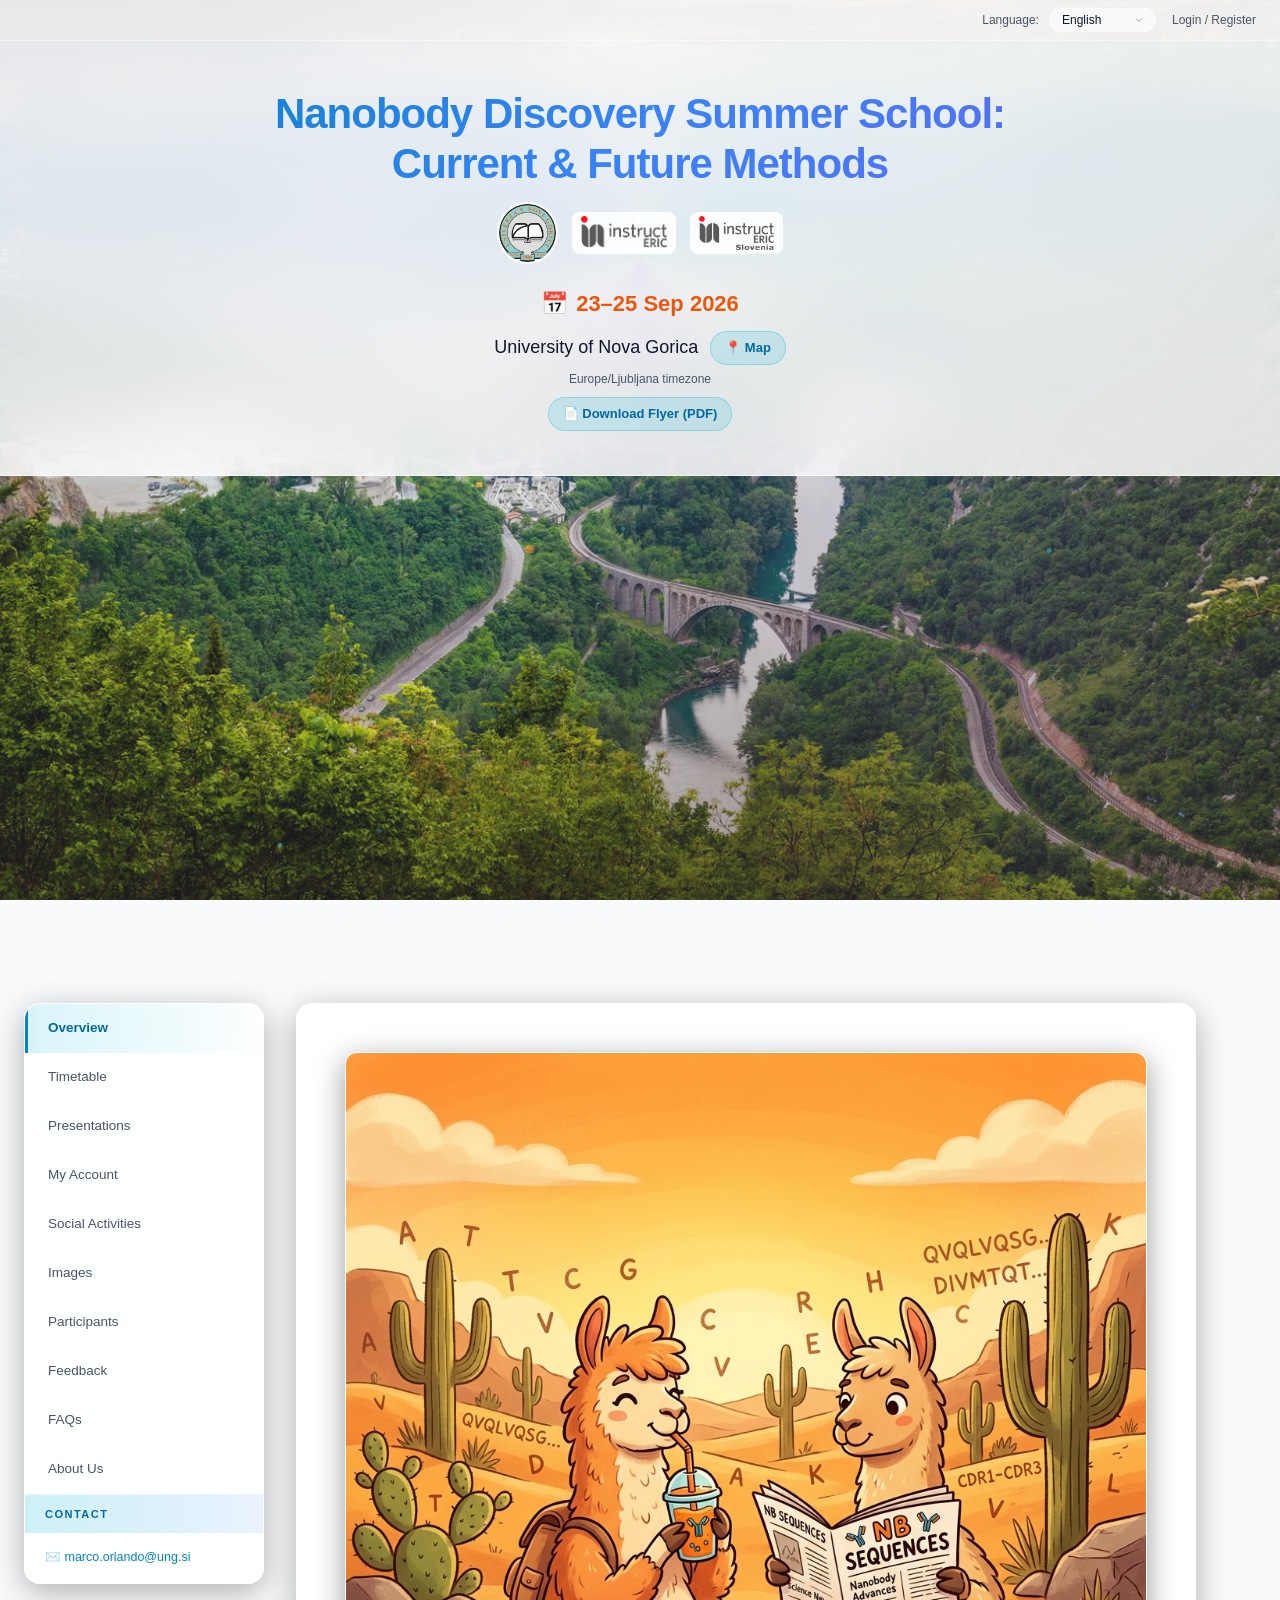
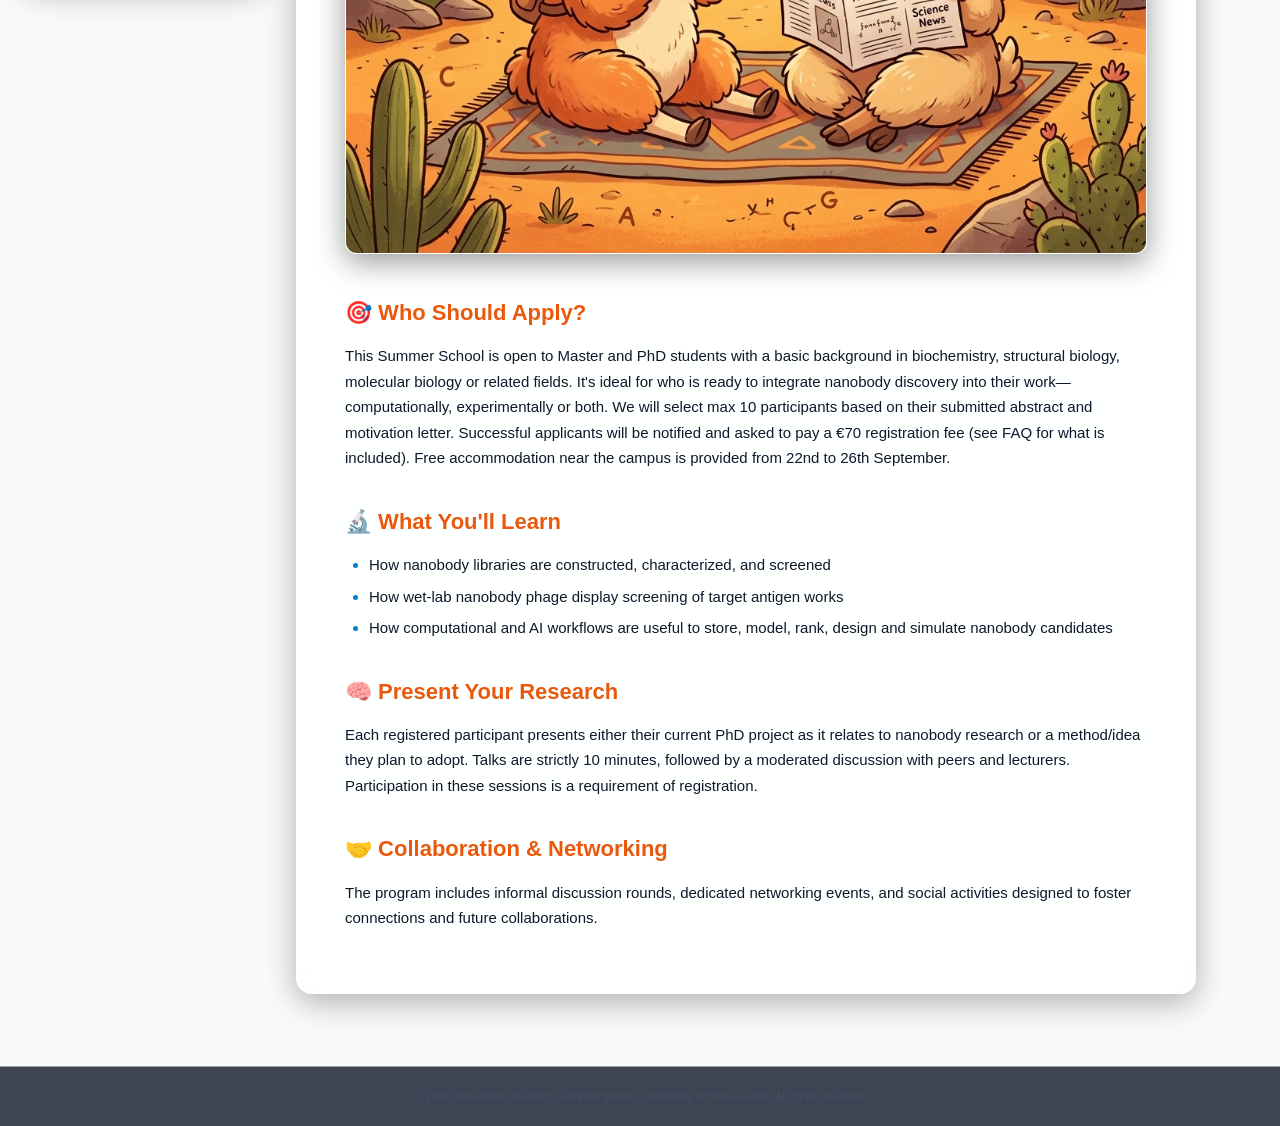
==== commit f3979e0d: "Feedback form: drop format and follow-up questions, adjust session list Co-Authored-By: Claude Opus " ====
--- a/index.html
+++ b/index.html
@@ -1055,7 +1055,7 @@
 
   <script src="script.js?v=19"></script>
   <script src="lang.js?v=20"></script>
-  <script type="module" src="auth.js?v=37"></script>
+  <script type="module" src="auth.js?v=38"></script>
 </body>
 
 </html>
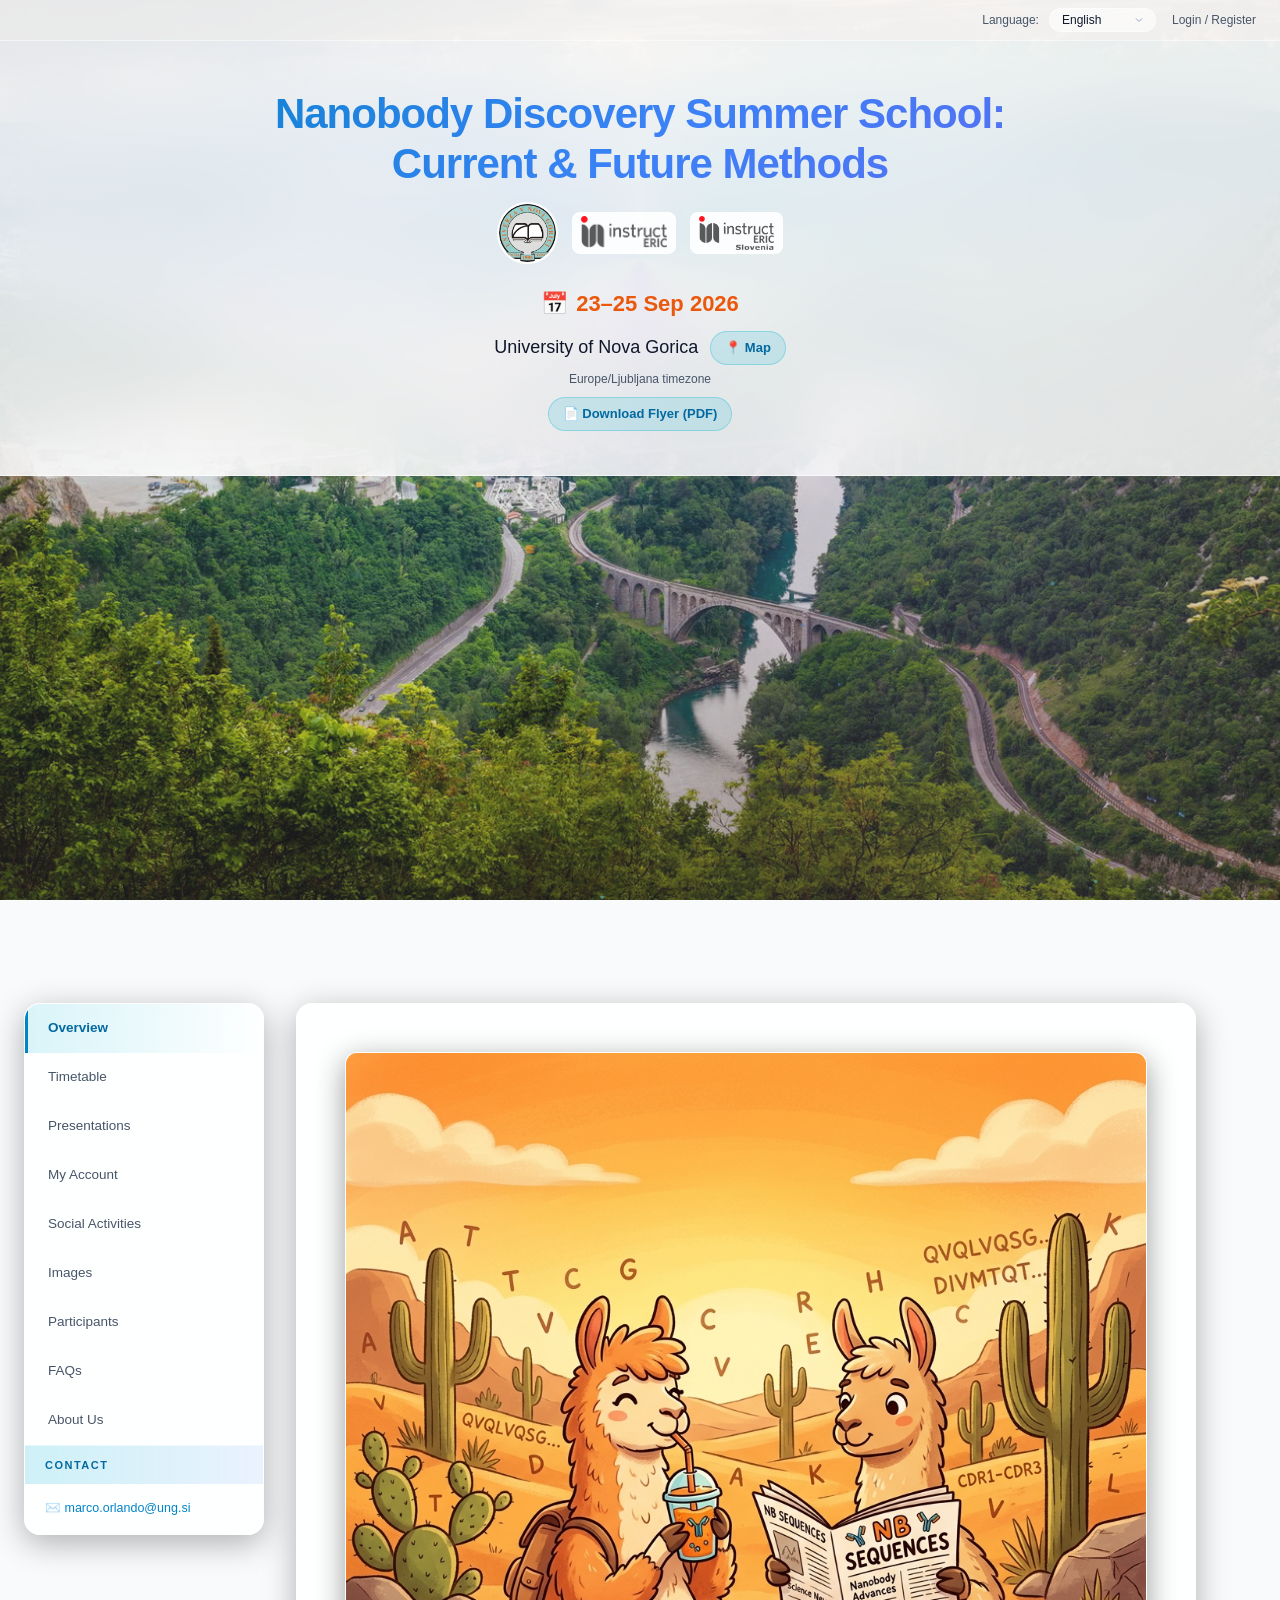
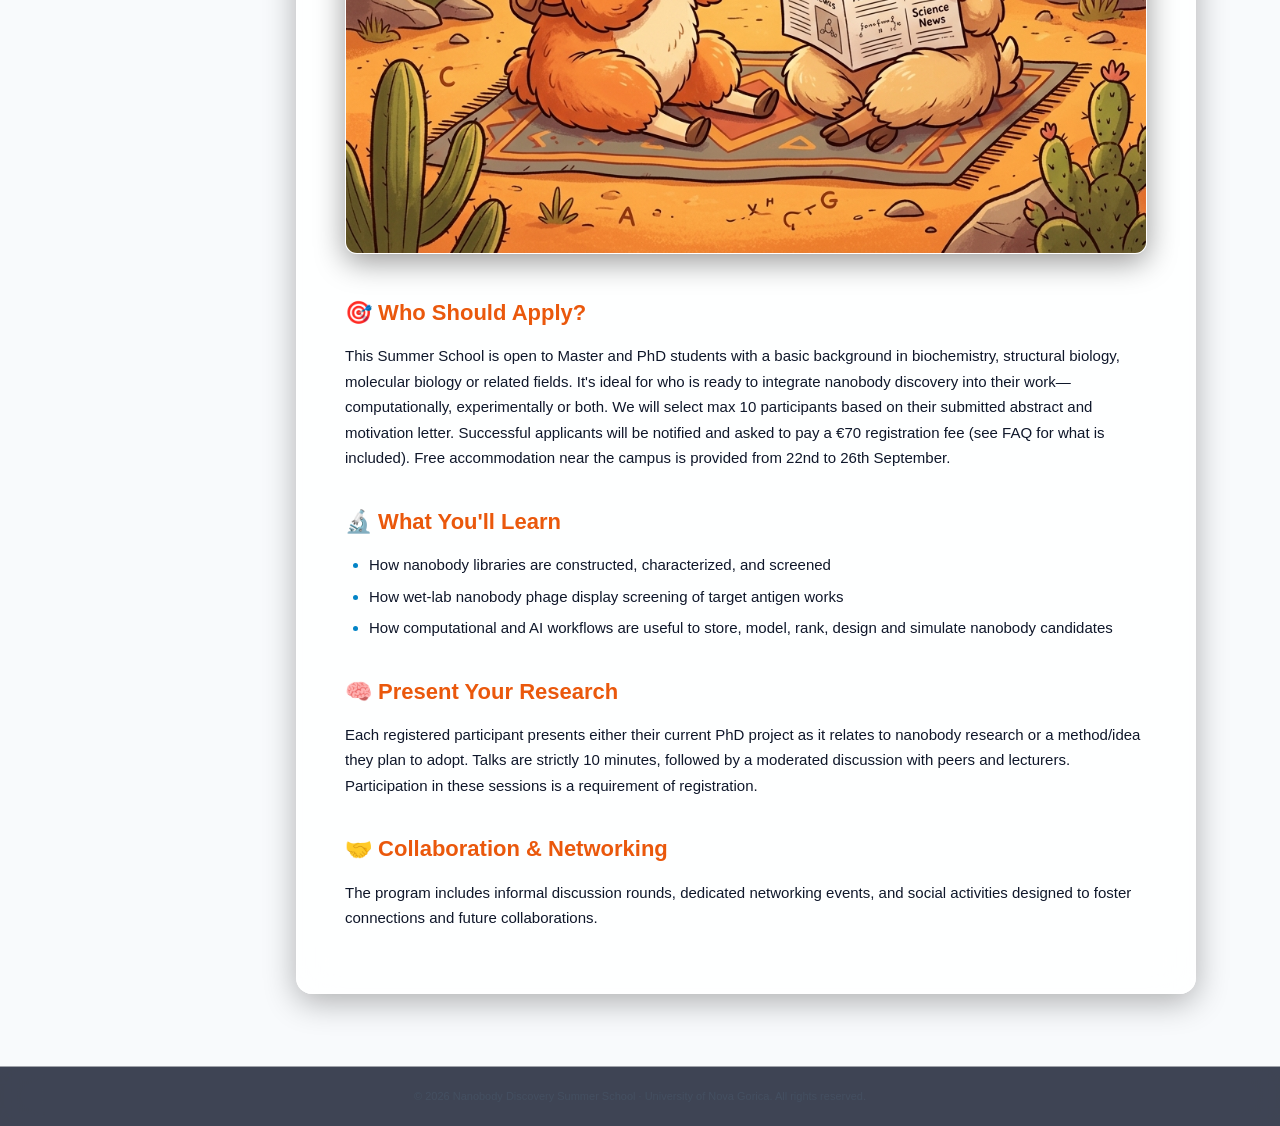
==== commit 9ee6fe20: "Feedback: one answer per account, tab only for users who haven't answered An answer is accepted only" ====
--- a/index.html
+++ b/index.html
@@ -66,7 +66,7 @@
       <a href="flyer.pdf?v=20260928" target="_blank" rel="noopener" class="header-map-btn" title="Download the event flyer (PDF)">📄 Download Flyer (PDF)</a>
     </div>
     <div id="feedback-header" class="header-location-container" style="margin-top: 8px; display: none;">
-      <a id="feedback-link" href="#" class="header-map-btn" title="Anonymous feedback form">📝 Give anonymous feedback</a>
+      <a id="feedback-link" href="#" class="header-map-btn" title="Feedback form">📝 Give feedback</a>
     </div>
 
   </header>
@@ -86,7 +86,7 @@
           <li><a href="#" class="nav-link" data-target="social" data-i18n="nav_evening">Social Activities</a></li>
           <li><a href="#" class="nav-link" data-target="images" data-i18n="nav_images">Images</a></li>
           <li><a href="#" class="nav-link" data-target="participants" data-i18n="nav_participants">Participants</a></li>
-          <li><a href="#" class="nav-link" data-target="feedback" data-i18n="nav_feedback">Feedback</a></li>
+          <li style="display: none;"><a href="#" class="nav-link" data-target="feedback" data-i18n="nav_feedback">Feedback</a></li>
           <li><a href="#" class="nav-link" data-target="faqs" data-i18n="nav_faqs">FAQs</a></li>
           <li><a href="#" class="nav-link" data-target="about" data-i18n="nav_about">About Us</a></li>
         </ul>
@@ -882,7 +882,7 @@
 
       <section id="feedback" class="page-section">
         <h3>📝 Feedback</h3>
-        <p style="font-size: 13px; color: var(--text-muted);">Your answers are anonymous: they are stored without your name, email or account, and only the organizers can read them. Every question is optional except your role.</p>
+        <p style="font-size: 13px; color: var(--text-muted);">Your answers are confidential: they are stored separately from your name, email and account, and only the organizers can read them. Each account can answer once, and answers can't be changed afterwards. Every question is optional except your role.</p>
         <p id="feedback-status" style="font-size: 16px; color: var(--text-muted);">🔒 Log in to give feedback.</p>
         <form id="feedback-form" style="display: none;" novalidate></form>
         <div id="feedback-results" style="display: none; margin-top: 32px;"></div>
@@ -999,7 +999,7 @@
     <a href="#" class="mob-nav-link" data-target="social"><span class="nav-icon">🎉</span>Social</a>
     <a href="#" class="mob-nav-link" data-target="images"><span class="nav-icon">📷</span>Images</a>
     <a href="#" class="mob-nav-link" data-target="participants"><span class="nav-icon">👥</span>People</a>
-    <a href="#" class="mob-nav-link" data-target="feedback"><span class="nav-icon">📝</span>Feedback</a>
+    <a href="#" class="mob-nav-link" data-target="feedback" style="display: none;"><span class="nav-icon">📝</span>Feedback</a>
     <a href="#" class="mob-nav-link" data-target="faqs"><span class="nav-icon">❓</span>FAQs</a>
     <a href="#" class="mob-nav-link" data-target="about"><span class="nav-icon">ℹ️</span>About</a>
   </nav>
@@ -1055,7 +1055,7 @@
 
   <script src="script.js?v=19"></script>
   <script src="lang.js?v=20"></script>
-  <script type="module" src="auth.js?v=38"></script>
+  <script type="module" src="auth.js?v=39"></script>
 </body>
 
 </html>
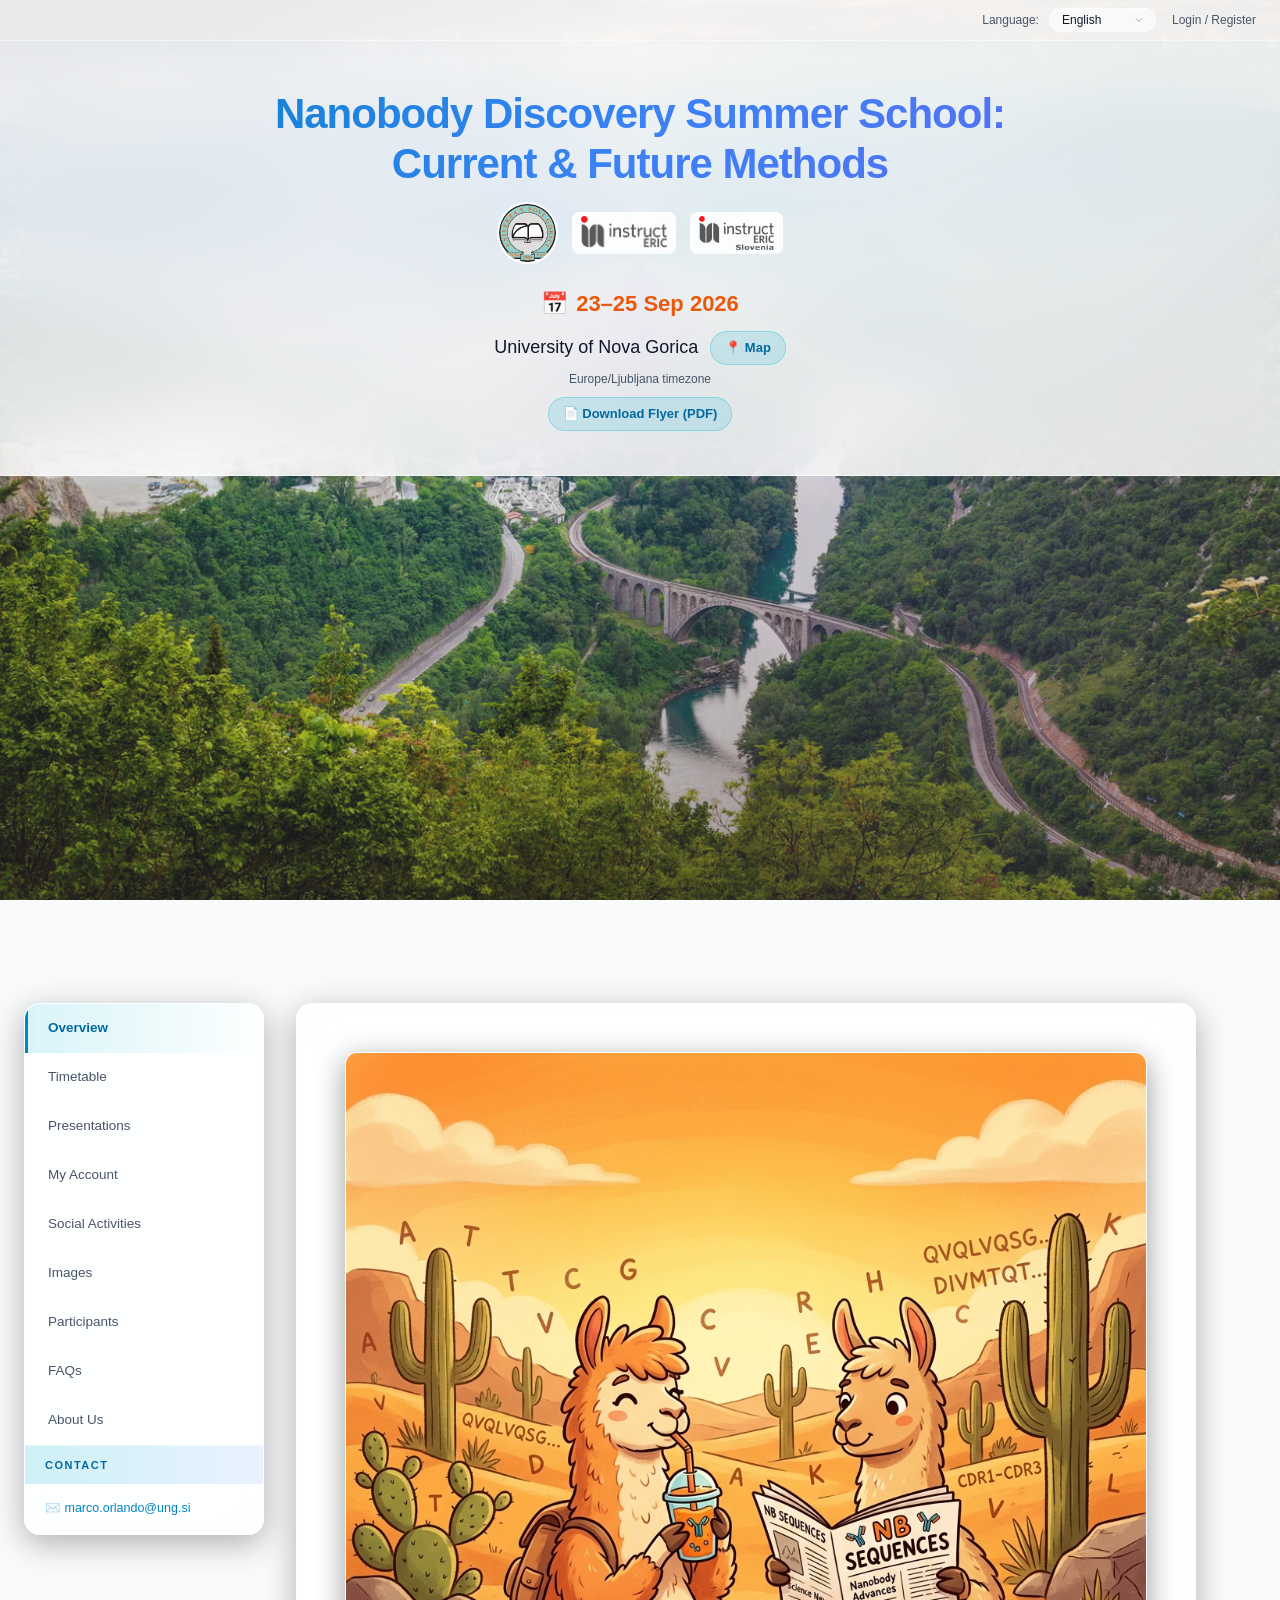
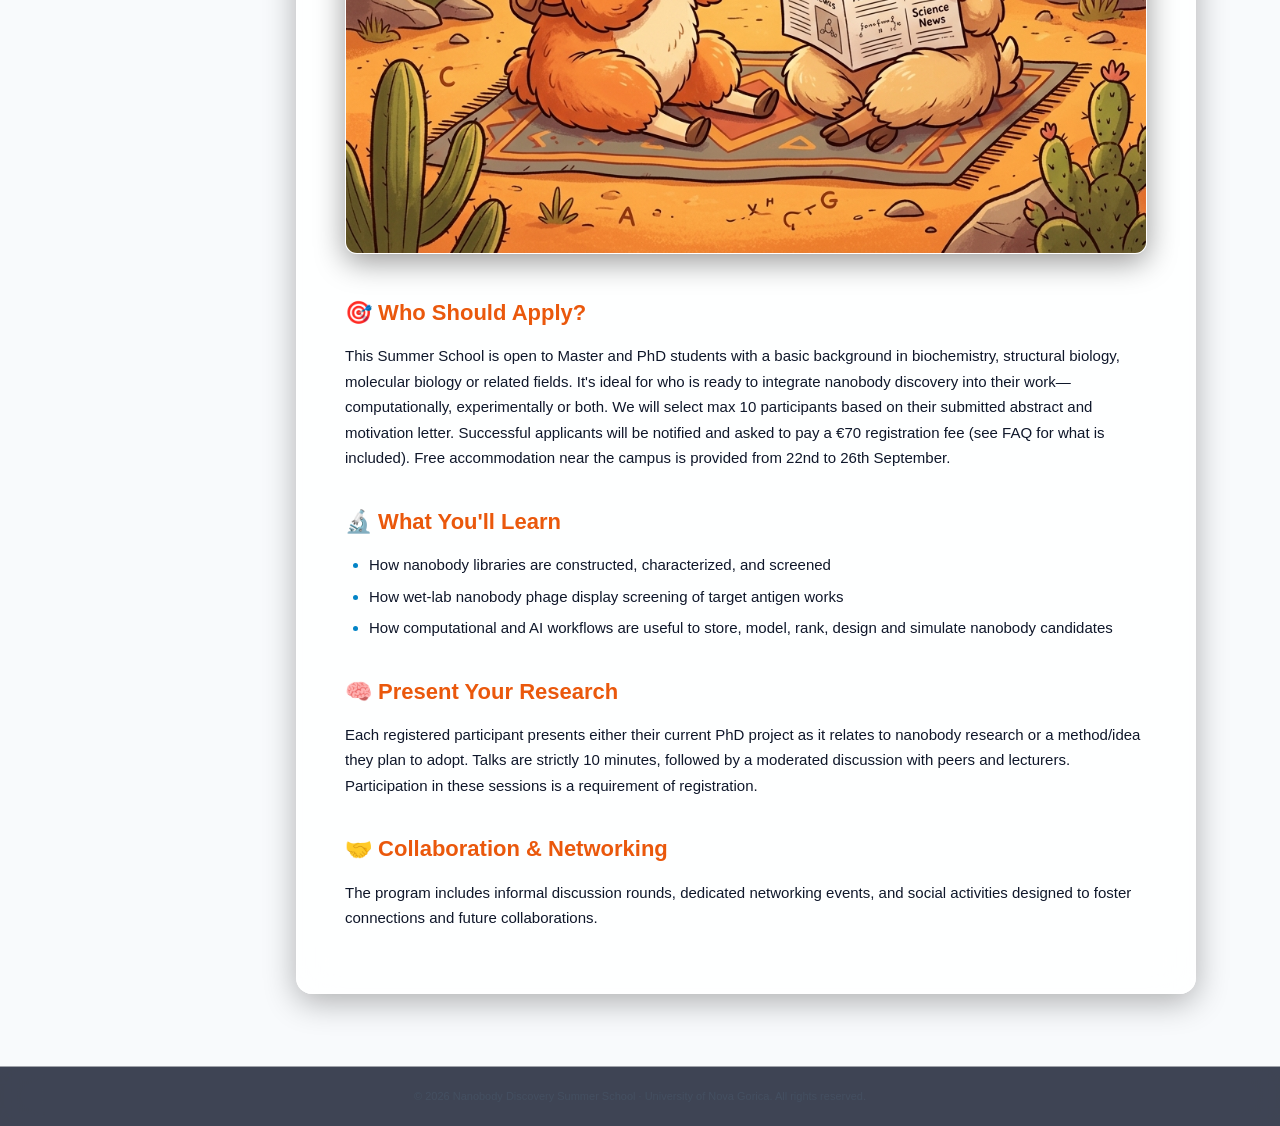
==== commit b08a7dbe: "Feedback: organizers can test the form; their answers are never counted Organizer submissions go to " ====
--- a/index.html
+++ b/index.html
@@ -1055,7 +1055,7 @@
 
   <script src="script.js?v=19"></script>
   <script src="lang.js?v=20"></script>
-  <script type="module" src="auth.js?v=39"></script>
+  <script type="module" src="auth.js?v=40"></script>
 </body>
 
 </html>
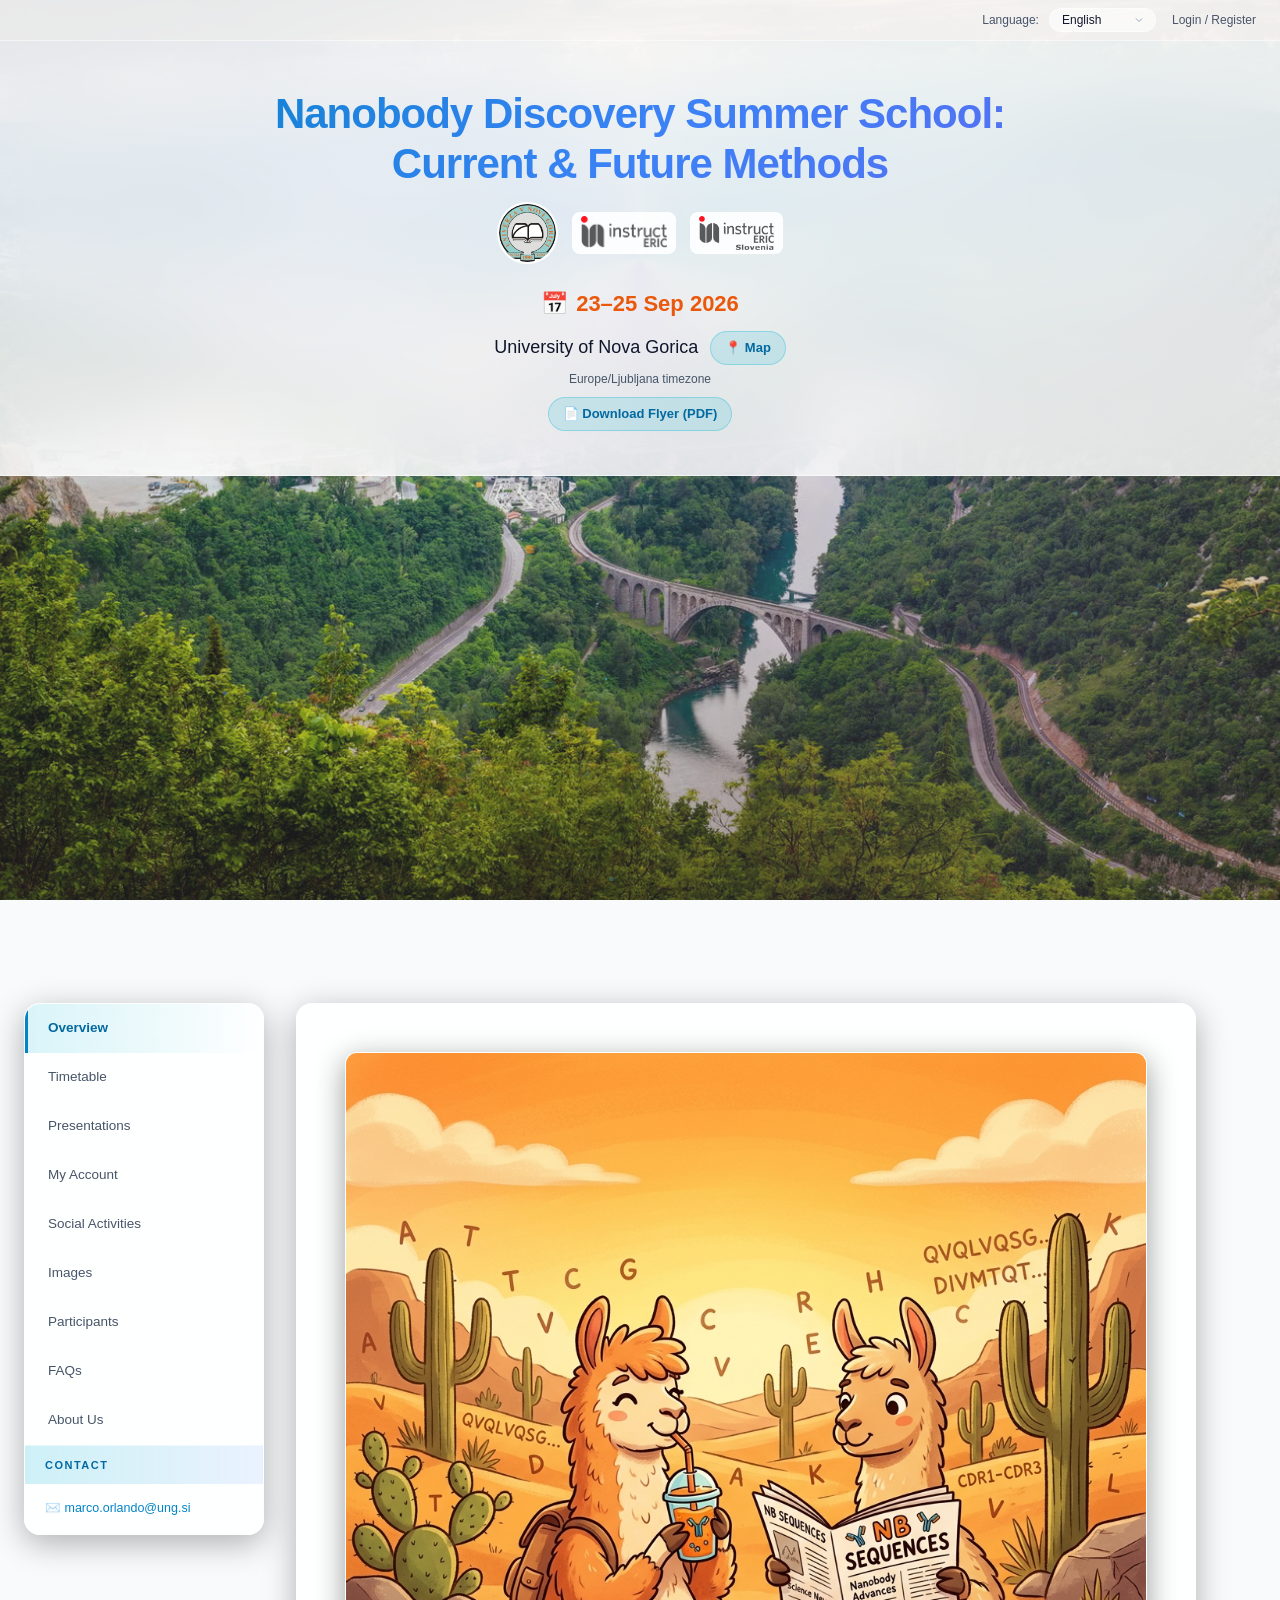
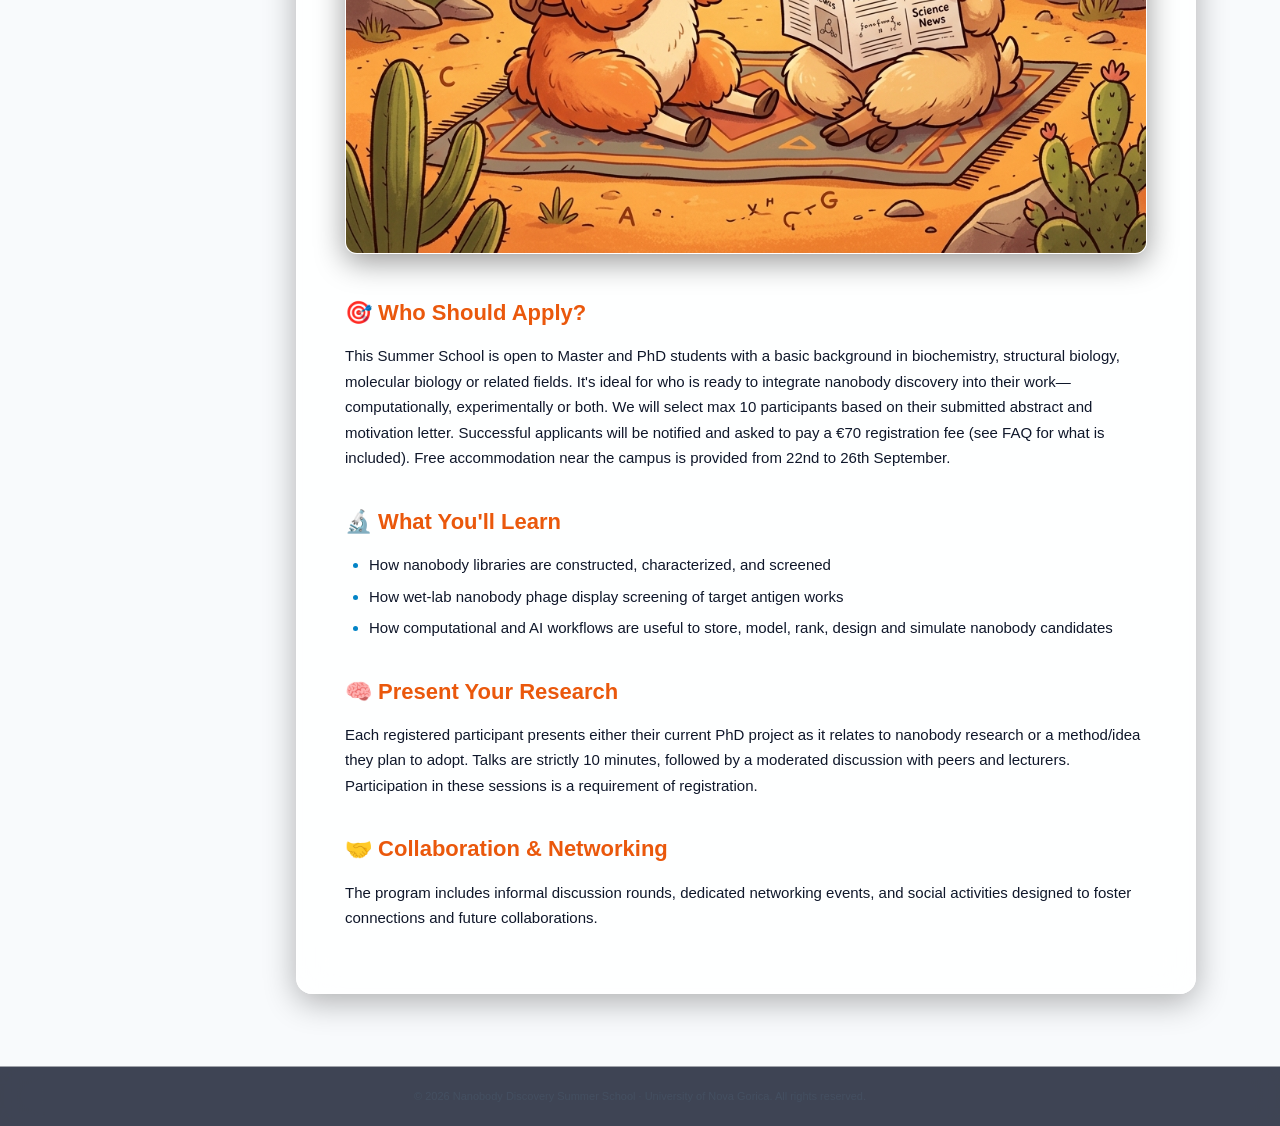
==== commit e45c8d7b: "Feedback: anonymous answers, one per account (ballots) Answers are saved under a random id with no n" ====
--- a/index.html
+++ b/index.html
@@ -882,7 +882,7 @@
 
       <section id="feedback" class="page-section">
         <h3>📝 Feedback</h3>
-        <p style="font-size: 13px; color: var(--text-muted);">Your answers are confidential: they are stored separately from your name, email and account, and only the organizers can read them. Each account can answer once, and answers can't be changed afterwards. Every question is optional except your role.</p>
+        <p style="font-size: 13px; color: var(--text-muted);">Your answers are anonymous: they are saved without your name, email or account, and they can't be linked back to you. Only the organizers can read them. Each account can answer once, and answers can't be changed afterwards. Every question is optional except your role.</p>
         <p id="feedback-status" style="font-size: 16px; color: var(--text-muted);">🔒 Log in to give feedback.</p>
         <form id="feedback-form" style="display: none;" novalidate></form>
         <div id="feedback-results" style="display: none; margin-top: 32px;"></div>
@@ -1055,7 +1055,7 @@
 
   <script src="script.js?v=19"></script>
   <script src="lang.js?v=20"></script>
-  <script type="module" src="auth.js?v=40"></script>
+  <script type="module" src="auth.js?v=41"></script>
 </body>
 
 </html>
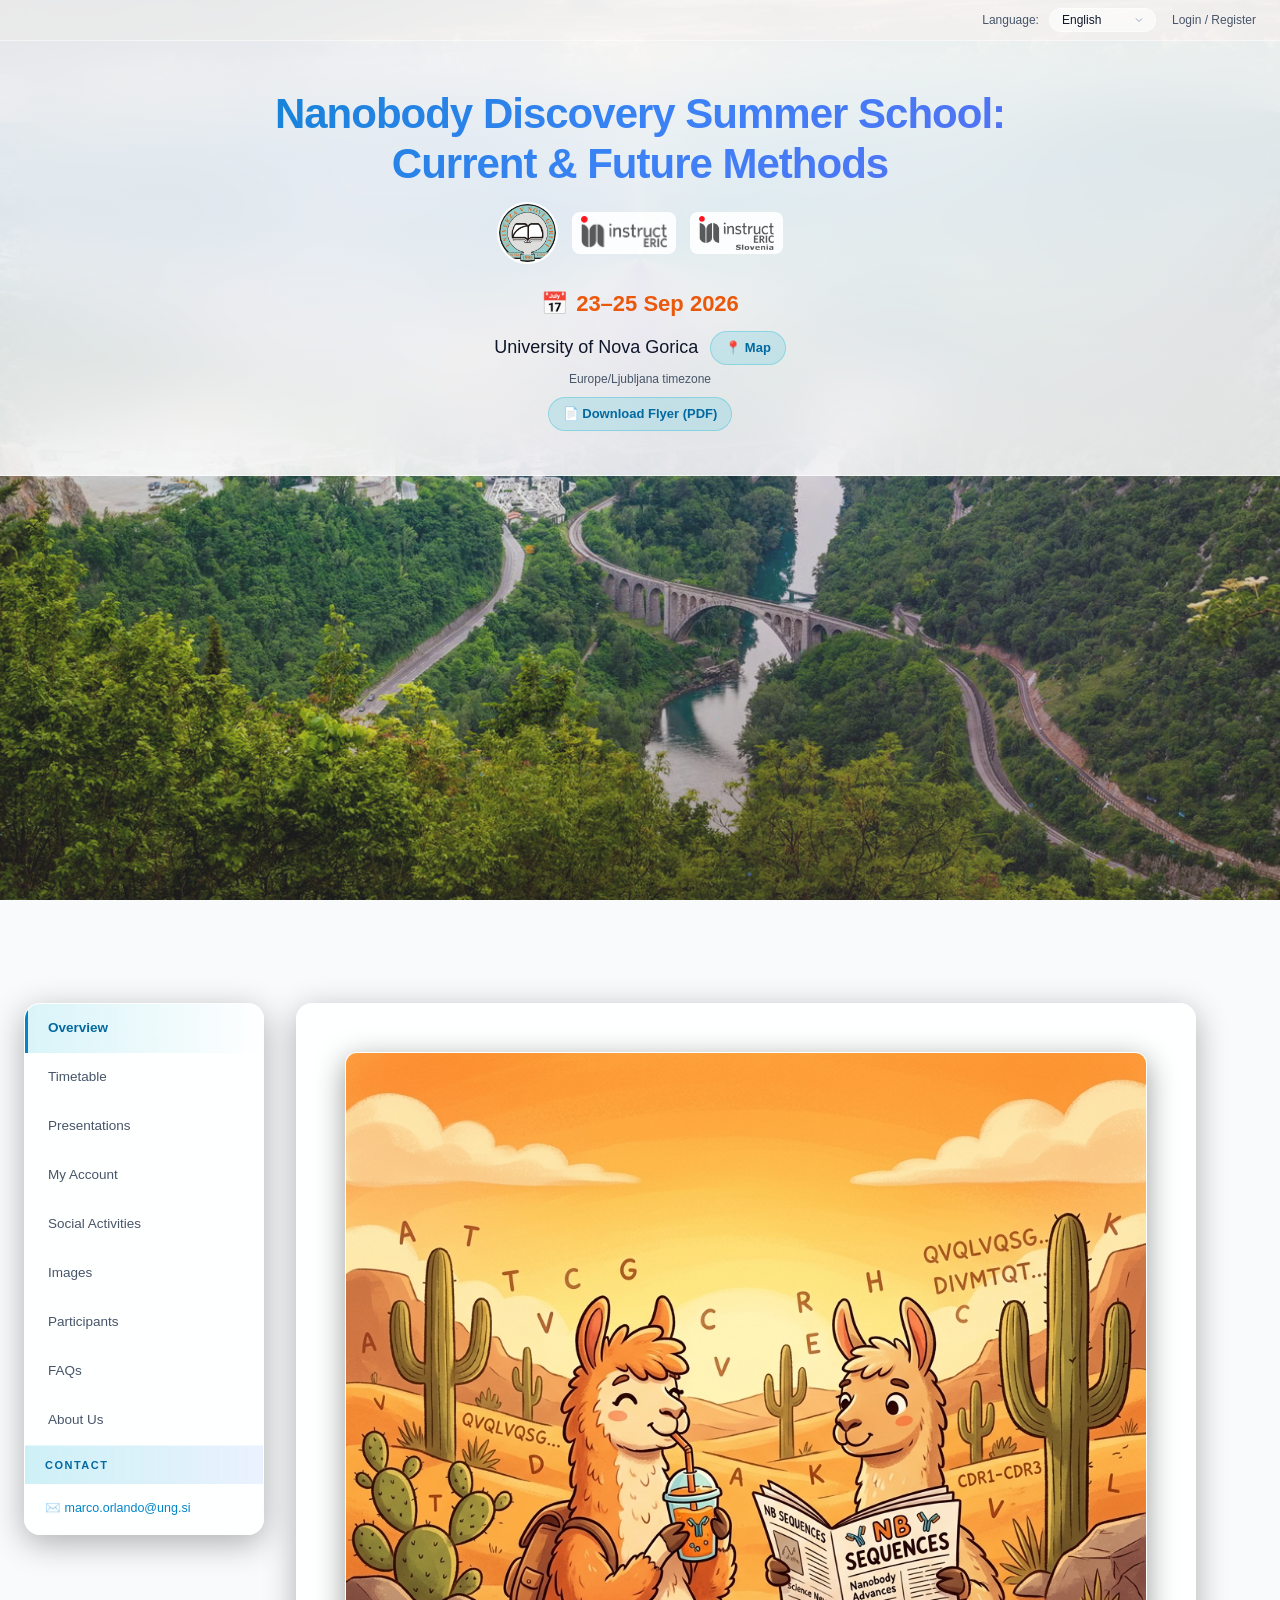
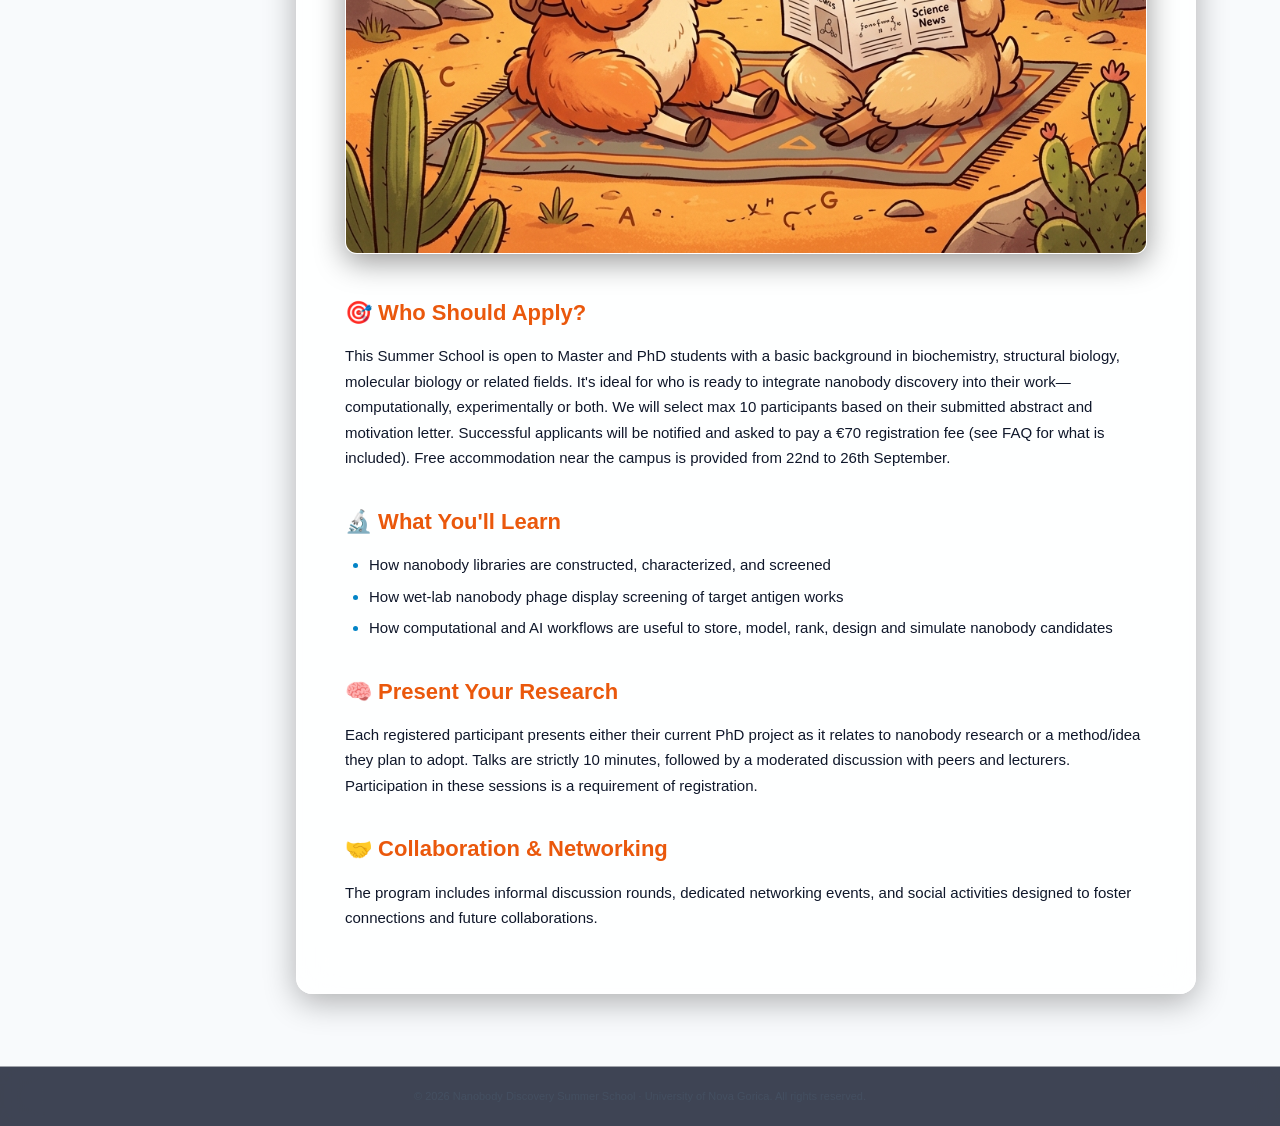
==== commit 45d40524: "Security: clear private data on logout (images, participants, feedback) - Participant list, gallery," ====
--- a/index.html
+++ b/index.html
@@ -1055,7 +1055,7 @@
 
   <script src="script.js?v=19"></script>
   <script src="lang.js?v=20"></script>
-  <script type="module" src="auth.js?v=41"></script>
+  <script type="module" src="auth.js?v=42"></script>
 </body>
 
 </html>
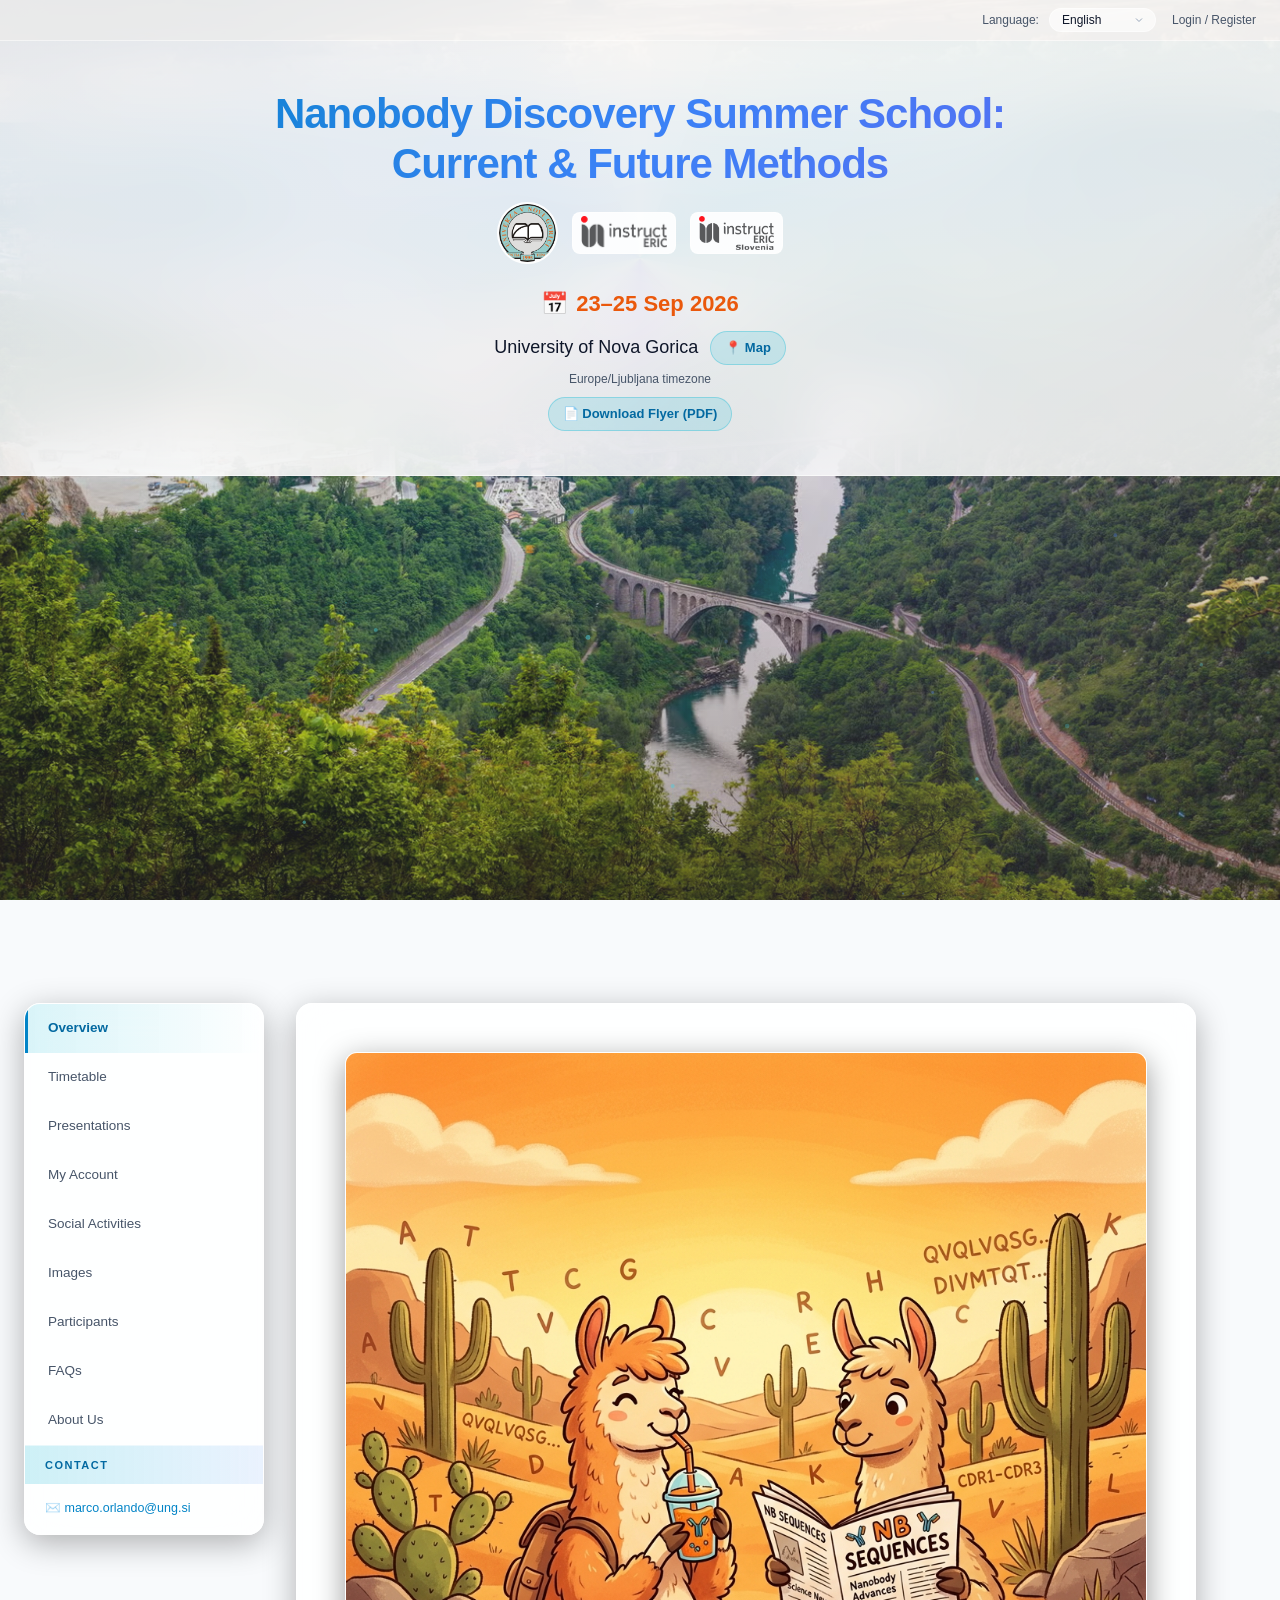
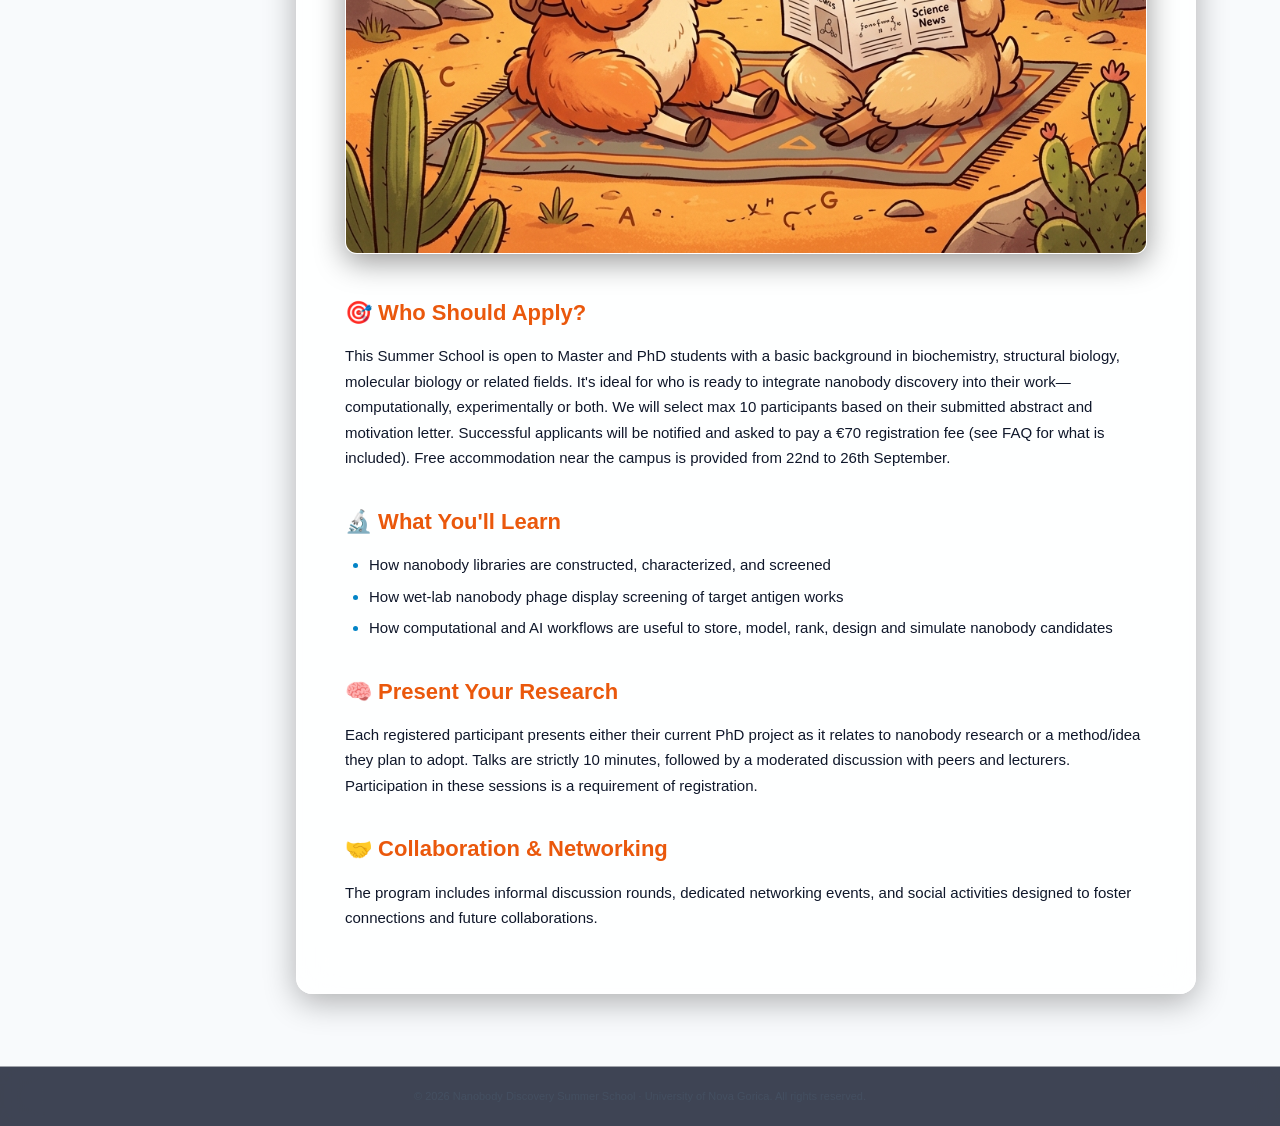
==== commit c28a6f13: "Feedback: role is Participant or Speaker only Co-Authored-By: Claude Opus 5.5 <noreply@anthropic.com" ====
--- a/index.html
+++ b/index.html
@@ -1055,7 +1055,7 @@
 
   <script src="script.js?v=19"></script>
   <script src="lang.js?v=20"></script>
-  <script type="module" src="auth.js?v=42"></script>
+  <script type="module" src="auth.js?v=43"></script>
 </body>
 
 </html>
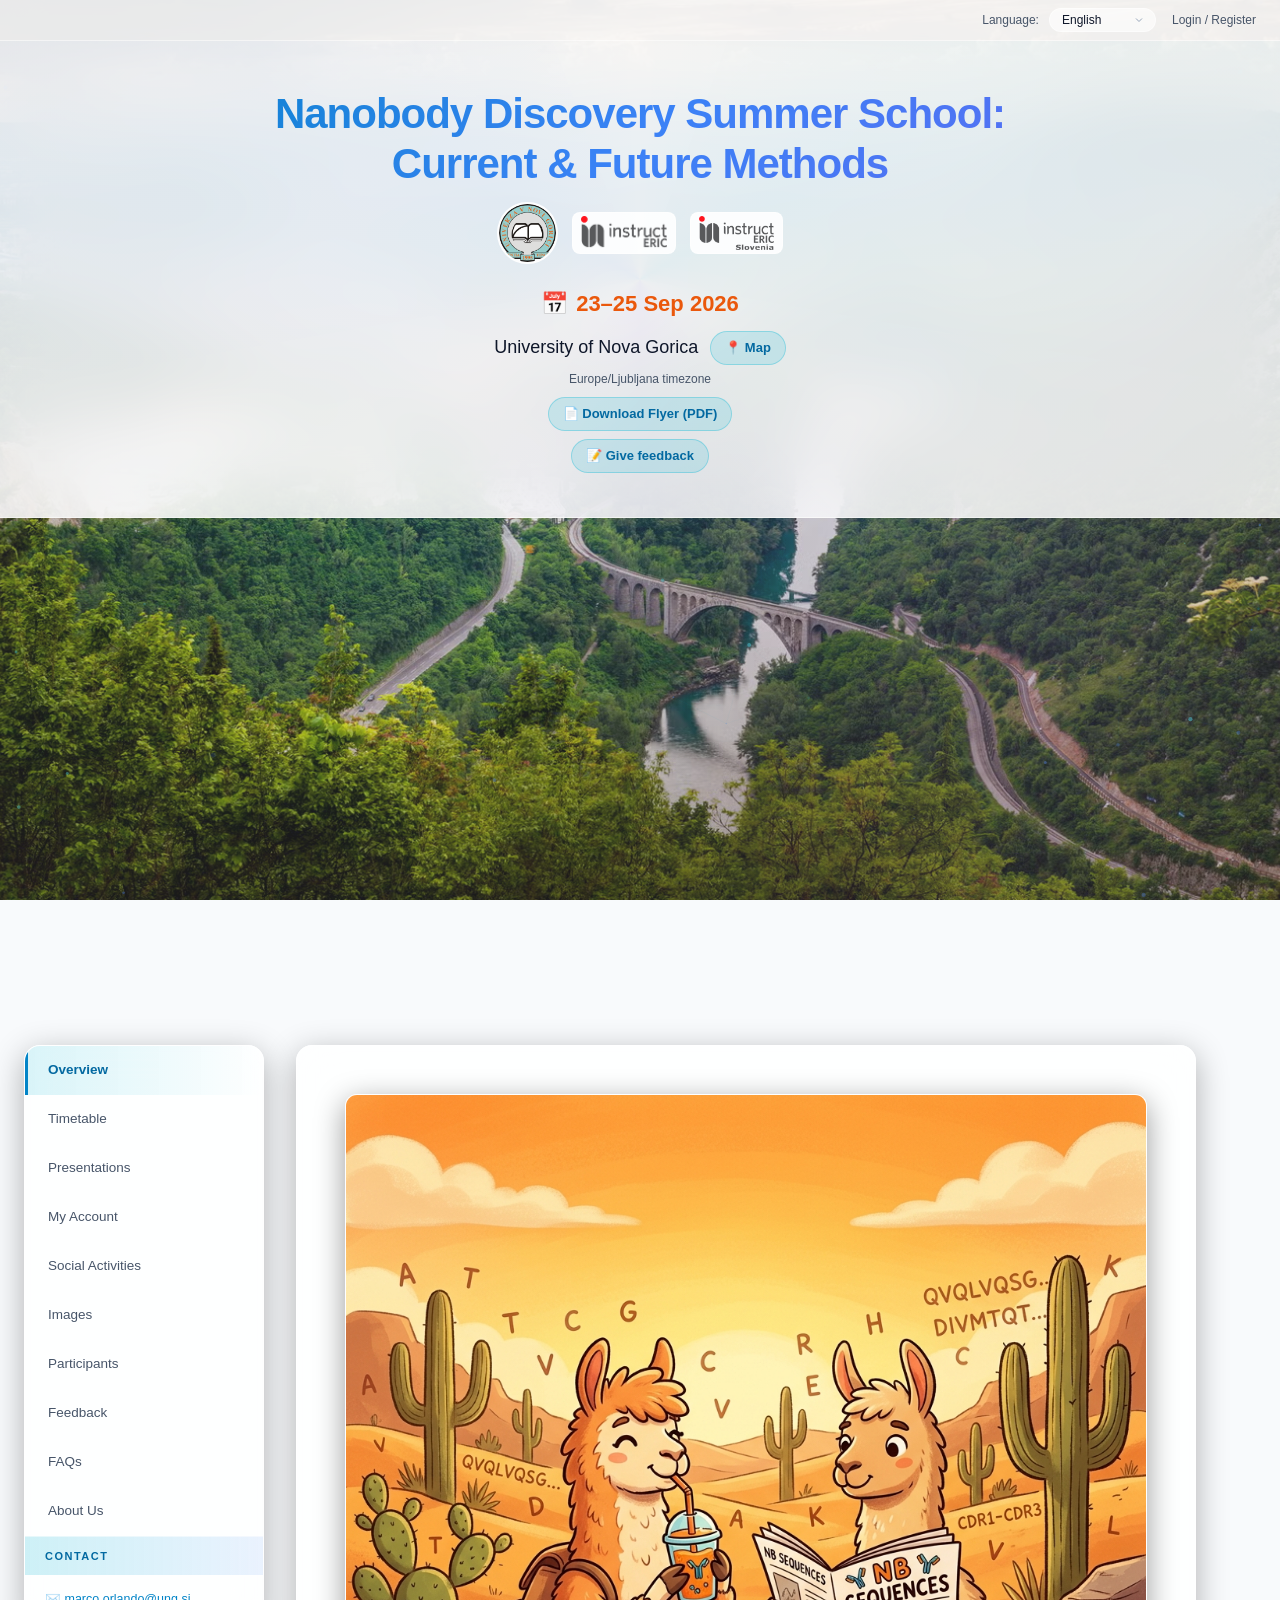
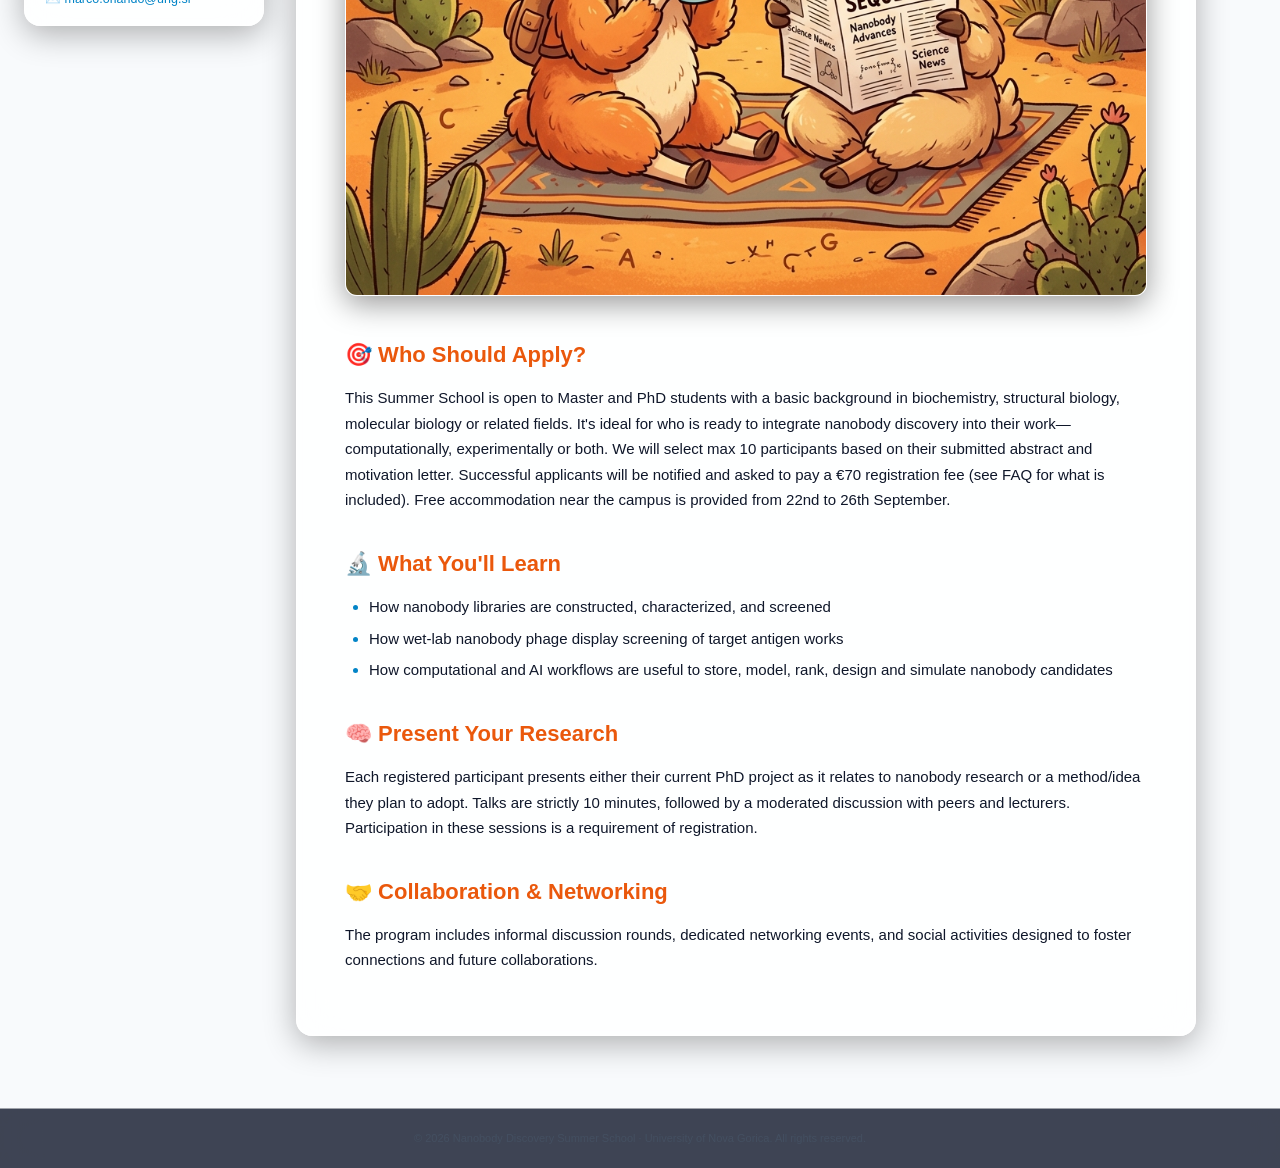
==== commit 5edfa826: "Feedback tab and button visible to everyone (desktop and mobile) The form itself still opens only fo" ====
--- a/index.html
+++ b/index.html
@@ -65,7 +65,7 @@
     <div class="header-location-container" style="margin-top: 8px;">
       <a href="flyer.pdf?v=20260928" target="_blank" rel="noopener" class="header-map-btn" title="Download the event flyer (PDF)">📄 Download Flyer (PDF)</a>
     </div>
-    <div id="feedback-header" class="header-location-container" style="margin-top: 8px; display: none;">
+    <div id="feedback-header" class="header-location-container" style="margin-top: 8px;">
       <a id="feedback-link" href="#" class="header-map-btn" title="Feedback form">📝 Give feedback</a>
     </div>
 
@@ -86,7 +86,7 @@
           <li><a href="#" class="nav-link" data-target="social" data-i18n="nav_evening">Social Activities</a></li>
           <li><a href="#" class="nav-link" data-target="images" data-i18n="nav_images">Images</a></li>
           <li><a href="#" class="nav-link" data-target="participants" data-i18n="nav_participants">Participants</a></li>
-          <li style="display: none;"><a href="#" class="nav-link" data-target="feedback" data-i18n="nav_feedback">Feedback</a></li>
+          <li><a href="#" class="nav-link" data-target="feedback" data-i18n="nav_feedback">Feedback</a></li>
           <li><a href="#" class="nav-link" data-target="faqs" data-i18n="nav_faqs">FAQs</a></li>
           <li><a href="#" class="nav-link" data-target="about" data-i18n="nav_about">About Us</a></li>
         </ul>
@@ -999,7 +999,7 @@
     <a href="#" class="mob-nav-link" data-target="social"><span class="nav-icon">🎉</span>Social</a>
     <a href="#" class="mob-nav-link" data-target="images"><span class="nav-icon">📷</span>Images</a>
     <a href="#" class="mob-nav-link" data-target="participants"><span class="nav-icon">👥</span>People</a>
-    <a href="#" class="mob-nav-link" data-target="feedback" style="display: none;"><span class="nav-icon">📝</span>Feedback</a>
+    <a href="#" class="mob-nav-link" data-target="feedback"><span class="nav-icon">📝</span>Feedback</a>
     <a href="#" class="mob-nav-link" data-target="faqs"><span class="nav-icon">❓</span>FAQs</a>
     <a href="#" class="mob-nav-link" data-target="about"><span class="nav-icon">ℹ️</span>About</a>
   </nav>
@@ -1055,7 +1055,7 @@
 
   <script src="script.js?v=19"></script>
   <script src="lang.js?v=20"></script>
-  <script type="module" src="auth.js?v=43"></script>
+  <script type="module" src="auth.js?v=44"></script>
 </body>
 
 </html>
